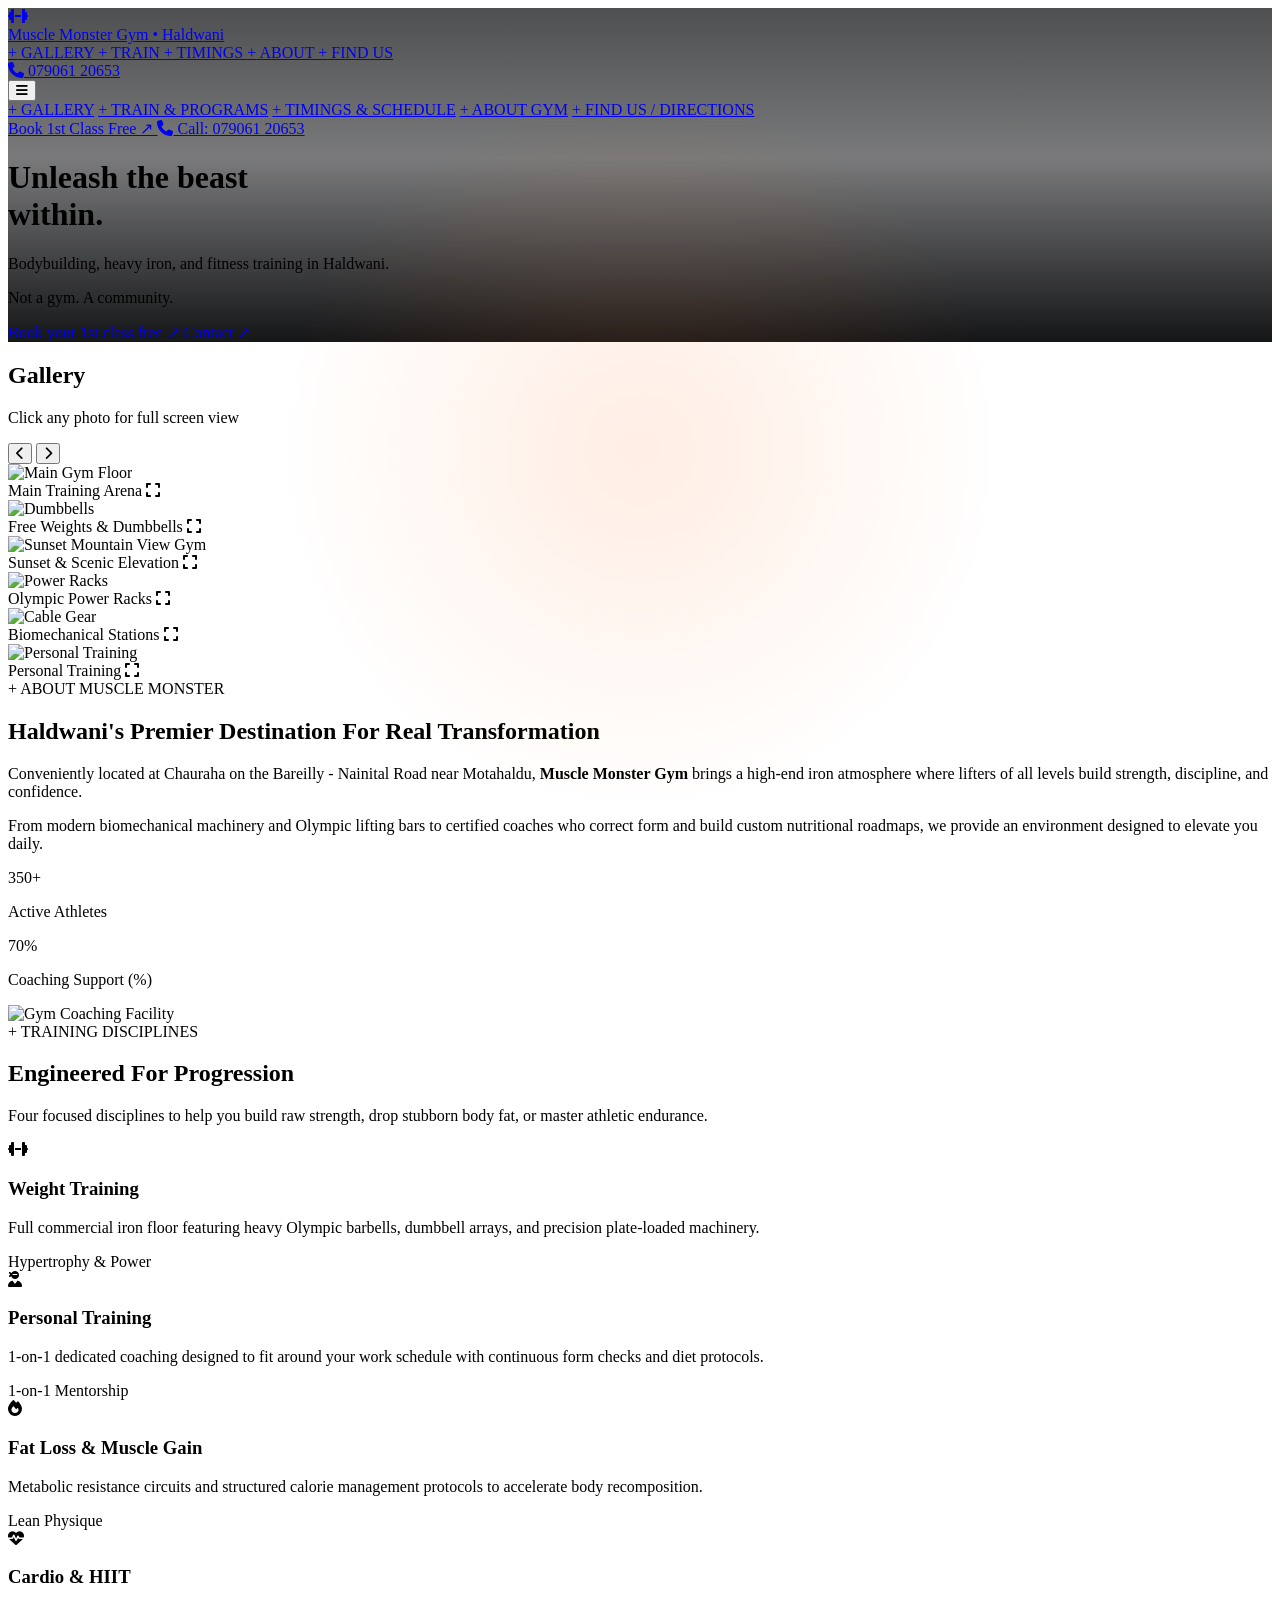
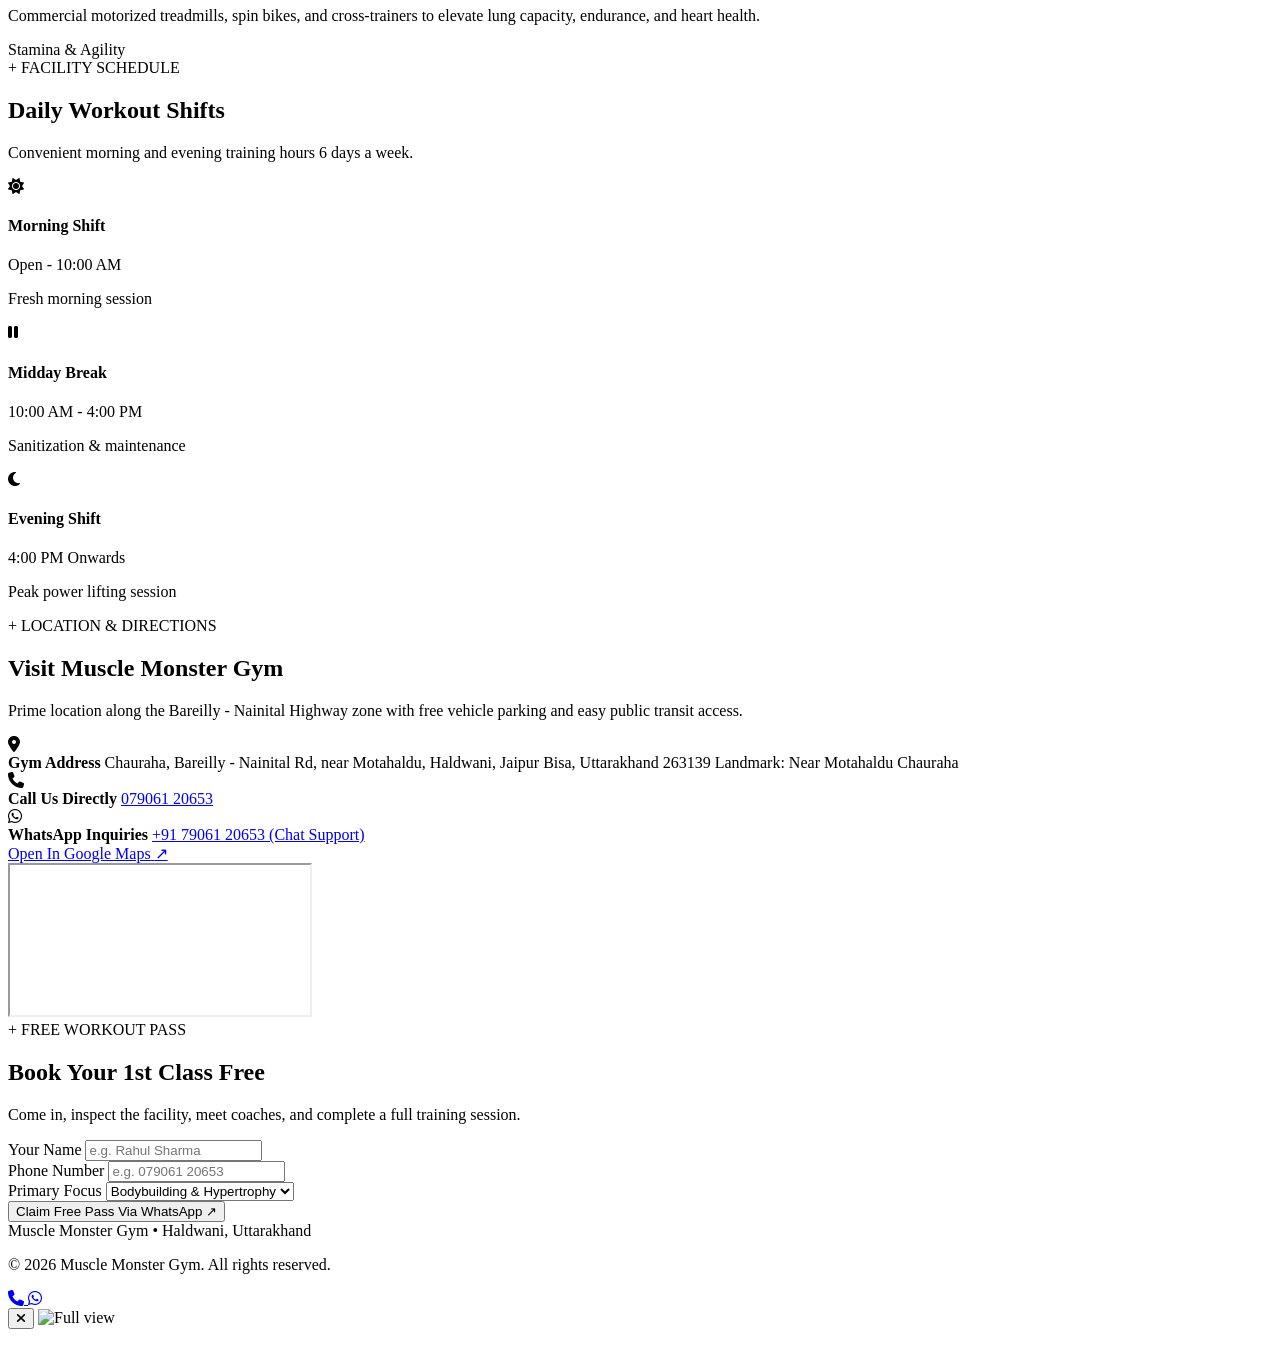
==== index.html @ 207a8b95 "Add files via upload" ====
<!DOCTYPE html>
<html lang="en" class="scroll-smooth">
<head>
  <meta charset="UTF-8">
  <meta name="viewport" content="width=device-width, initial-scale=1.0">
  <title>Muscle Monster Gym | Haldwani's Premier Fitness Hub</title>
  <meta name="description" content="Muscle Monster Gym - Haldwani's premier bodybuilding & fitness training center on Bareilly-Nainital Road near Motahaldu. Unleash the beast within.">
  
  <!-- Modern Clean Typography: Plus Jakarta Sans & Playfair Display for italic accent -->
  <link rel="preconnect" href="https://fonts.googleapis.com">
  <link rel="preconnect" href="https://fonts.gstatic.com" crossorigin>
  <link href="https://fonts.googleapis.com/css2?family=Playfair+Display:ital,wght@1,400;1,500;1,600&family=Plus+Jakarta+Sans:wght@300;400;500;600;700;800&display=swap" rel="stylesheet">
  
  <!-- Font Awesome 6 -->
  <link rel="stylesheet" href="https://cdnjs.cloudflare.com/ajax/libs/font-awesome/6.5.1/css/all.min.css">

  <!-- Tailwind CSS via CDN -->
  <script src="https://cdn.tailwindcss.com"></script>
  <script>
    tailwind.config = {
      darkMode: 'class',
      theme: {
        extend: {
          colors: {
            brand: {
              orange: '#FF5E14',
              red: '#FF2A2A',
              dark: '#0B0C0E',
              darker: '#060709',
              card: '#12141A',
              border: 'rgba(255, 255, 255, 0.1)'
            }
          },
          fontFamily: {
            sans: ['"Plus Jakarta Sans"', 'sans-serif'],
            serif: ['"Playfair Display"', 'serif']
          }
        }
      }
    }
  </script>

  <style>
    /* Hide scrollbar for smooth carousel */
    .no-scrollbar::-webkit-scrollbar {
      display: none;
    }
    .no-scrollbar {
      -ms-overflow-style: none;
      scrollbar-width: none;
    }

    /* Ambient Warm Spotlights (Matching Reference Image) */
    .spotlight-glow {
      background: radial-gradient(circle at 18% 10%, rgba(255, 170, 70, 0.18) 0%, transparent 40%),
                  radial-gradient(circle at 75% 15%, rgba(255, 170, 70, 0.15) 0%, transparent 35%),
                  radial-gradient(circle at 92% 12%, rgba(255, 170, 70, 0.12) 0%, transparent 30%);
    }

    /* Interactive Mouse Spotlight Overlay */
    #cursor-spotlight {
      pointer-events: none;
      position: absolute;
      inset: 0;
      background: radial-gradient(600px circle at var(--mouse-x, 50%) var(--mouse-y, 50%), rgba(255, 120, 40, 0.13), transparent 60%);
      z-index: 1;
      transition: opacity 0.4s ease;
    }

    /* Enhanced Button Glows & Smooth Elevation */
    .btn-lift-white {
      transition: all 0.35s cubic-bezier(0.34, 1.56, 0.64, 1);
    }
    .btn-lift-white:hover {
      transform: translateY(-5px) scale(1.02);
      box-shadow: 0 0 25px rgba(255, 255, 255, 0.65), 0 12px 30px rgba(255, 255, 255, 0.25);
    }
    .btn-lift-white:active {
      transform: translateY(-1px) scale(0.99);
    }

    .btn-lift-dark {
      transition: all 0.35s cubic-bezier(0.34, 1.56, 0.64, 1);
    }
    .btn-lift-dark:hover {
      transform: translateY(-5px) scale(1.02);
      border-color: rgba(255, 94, 20, 0.9);
      color: #FF5E14;
      box-shadow: 0 0 25px rgba(255, 94, 20, 0.5), 0 10px 25px rgba(255, 94, 20, 0.2);
    }
    .btn-lift-dark:active {
      transform: translateY(-1px) scale(0.99);
    }

    .btn-lift-orange {
      transition: all 0.35s cubic-bezier(0.34, 1.56, 0.64, 1);
    }
    .btn-lift-orange:hover {
      transform: translateY(-5px) scale(1.02);
      box-shadow: 0 0 30px rgba(255, 94, 20, 0.75), 0 12px 30px rgba(255, 94, 20, 0.35);
    }
    .btn-lift-orange:active {
      transform: translateY(-1px) scale(0.99);
    }

    /* Card Micro Elevation */
    .card-lift {
      transition: all 0.35s cubic-bezier(0.34, 1.56, 0.64, 1);
    }
    .card-lift:hover {
      transform: translateY(-6px);
      border-color: rgba(255, 94, 20, 0.4);
      box-shadow: 0 15px 35px -10px rgba(0, 0, 0, 0.6), 0 0 20px rgba(255, 94, 20, 0.15);
    }

    /* Gallery Photo Hover Lift */
    .gallery-item {
      transition: all 0.4s cubic-bezier(0.16, 1, 0.3, 1);
      cursor: pointer;
    }
    .gallery-item:hover {
      transform: translateY(-6px);
      border-color: rgba(255, 255, 255, 0.35);
      box-shadow: 0 12px 30px rgba(0, 0, 0, 0.7), 0 0 20px rgba(255, 94, 20, 0.25);
    }
    .gallery-item:hover img {
      transform: scale(1.08);
    }

    /* Floating Action Button Pulse Glow */
    @keyframes floatPulse {
      0%, 100% {
        box-shadow: 0 0 20px rgba(255, 94, 20, 0.4), 0 10px 25px rgba(0,0,0,0.5);
      }
      50% {
        box-shadow: 0 0 35px rgba(255, 94, 20, 0.8), 0 10px 30px rgba(255, 94, 20, 0.4);
      }
    }
    .float-glow {
      animation: floatPulse 3.5s infinite ease-in-out;
    }
  </style>
</head>

<body class="bg-brand-dark text-slate-100 font-sans antialiased selection:bg-brand-orange selection:text-white">

  <!-- ================= TOP HERO CONTAINER WITH REFERENCE HEADER & SPOTLIGHTS ================= -->
  <div id="hero-container" class="relative min-h-[90vh] lg:min-h-screen bg-cover bg-center bg-no-repeat flex flex-col justify-between spotlight-glow border-b border-brand-border overflow-hidden"
       style="background-image: linear-gradient(to bottom, rgba(11, 12, 14, 0.72) 0%, rgba(11, 12, 14, 0.55) 45%, rgba(11, 12, 14, 0.96) 100%), url('https://images.unsplash.com/photo-1540497077202-7c8a3999166f?auto=format&fit=crop&w=2000&q=85');">

    <!-- Interactive Mouse Spotlight Canvas Overlay -->
    <div id="cursor-spotlight"></div>

    <!-- Top Navigation (Matching Reference Design) -->
    <header class="w-full z-40 pt-6 px-6 sm:px-10 lg:px-14 relative">
      <div class="max-w-7xl mx-auto flex items-center justify-between">
        
        <!-- Logo (Clean minimalist styling with dumbbell) -->
        <a href="#home" class="flex items-center gap-2.5 group">
          <div class="w-9 h-9 rounded-lg bg-gradient-to-br from-brand-orange to-red-600 flex items-center justify-center text-white shadow-md group-hover:scale-105 transition-transform">
            <i class="fa-solid fa-dumbbell text-base -rotate-45"></i>
          </div>
          <div class="flex flex-col">
            <span class="font-extrabold text-lg sm:text-xl tracking-wider uppercase text-white leading-none">
              Muscle <span class="text-brand-orange">Monster</span>
            </span>
            <span class="text-[10px] tracking-[0.25em] text-slate-400 font-semibold uppercase mt-0.5">
              Gym • Haldwani
            </span>
          </div>
        </a>

        <!-- Desktop Navigation with Reference '+' Prefix -->
        <nav class="hidden md:flex items-center gap-7 lg:gap-10 text-[11px] lg:text-xs font-bold tracking-widest uppercase text-slate-300">
          <a href="#gallery" class="hover:text-white transition-colors flex items-center gap-1 hover:-translate-y-0.5 duration-200">
            <span class="text-slate-500 font-normal">+</span> GALLERY
          </a>
          <a href="#train" class="hover:text-white transition-colors flex items-center gap-1 hover:-translate-y-0.5 duration-200">
            <span class="text-slate-500 font-normal">+</span> TRAIN
          </a>
          <a href="#timings" class="hover:text-white transition-colors flex items-center gap-1 hover:-translate-y-0.5 duration-200">
            <span class="text-slate-500 font-normal">+</span> TIMINGS
          </a>
          <a href="#about" class="hover:text-white transition-colors flex items-center gap-1 hover:-translate-y-0.5 duration-200">
            <span class="text-slate-500 font-normal">+</span> ABOUT
          </a>
          <a href="#find-us" class="hover:text-white transition-colors flex items-center gap-1 hover:-translate-y-0.5 duration-200">
            <span class="text-slate-500 font-normal">+</span> FIND US
          </a>
        </nav>

        <!-- Right Quick Action -->
        <div class="hidden sm:flex items-center gap-3">
          <a href="tel:07906120653" class="btn-lift-dark px-4 py-2 rounded-full border border-white/20 bg-black/40 text-xs font-semibold text-white tracking-wide flex items-center gap-2">
            <i class="fa-solid fa-phone text-brand-orange text-[11px]"></i>
            <span>079061 20653</span>
          </a>
        </div>

        <!-- Mobile Menu Button -->
        <div class="flex md:hidden">
          <button id="mobile-menu-btn" type="button" aria-label="Toggle Menu" class="p-2 rounded-lg bg-black/60 border border-white/15 text-slate-200">
            <i id="menu-icon" class="fa-solid fa-bars text-lg"></i>
          </button>
        </div>

      </div>

      <!-- Mobile Dropdown -->
      <div id="mobile-menu" class="hidden md:hidden mt-3 rounded-2xl bg-brand-dark/95 backdrop-blur-xl border border-white/10 p-5 space-y-3.5">
        <a href="#gallery" class="mobile-link block text-xs font-bold uppercase tracking-wider text-slate-300 hover:text-white">+ GALLERY</a>
        <a href="#train" class="mobile-link block text-xs font-bold uppercase tracking-wider text-slate-300 hover:text-white">+ TRAIN & PROGRAMS</a>
        <a href="#timings" class="mobile-link block text-xs font-bold uppercase tracking-wider text-slate-300 hover:text-white">+ TIMINGS & SCHEDULE</a>
        <a href="#about" class="mobile-link block text-xs font-bold uppercase tracking-wider text-slate-300 hover:text-white">+ ABOUT GYM</a>
        <a href="#find-us" class="mobile-link block text-xs font-bold uppercase tracking-wider text-slate-300 hover:text-white">+ FIND US / DIRECTIONS</a>
        <div class="pt-3 border-t border-white/10 flex flex-col gap-2">
          <a href="#free-pass" class="mobile-link btn-lift-white w-full py-2.5 text-center bg-white text-black font-bold text-xs uppercase tracking-wider rounded-full">
            Book 1st Class Free ↗
          </a>
          <a href="tel:07906120653" class="btn-lift-dark w-full py-2.5 text-center bg-black/50 border border-white/20 text-white font-semibold text-xs rounded-full flex items-center justify-center gap-2">
            <i class="fa-solid fa-phone text-brand-orange"></i> Call: 079061 20653
          </a>
        </div>
      </div>
    </header>

    <!-- Hero Content (Matching Reference Layout) -->
    <div id="home" class="max-w-7xl mx-auto px-6 sm:px-10 lg:px-14 py-16 sm:py-24 w-full relative z-10">
      <div class="max-w-2xl space-y-5">
        
        <!-- Main Headline with Italicized Accent Word -->
        <h1 class="text-4xl sm:text-6xl lg:text-7xl font-extrabold tracking-tight text-white leading-[1.08]">
          Unleash the beast <br class="hidden sm:inline" />
          <span class="font-serif italic font-normal text-slate-200">within.</span>
        </h1>

        <!-- Subheading Paragraphs (Matching Reference Style) -->
        <div class="space-y-1 text-slate-300 text-sm sm:text-base font-normal max-w-lg leading-relaxed">
          <p>Bodybuilding, heavy iron, and fitness training in Haldwani.</p>
          <p class="font-medium text-white">Not a gym. A community.</p>
        </div>

        <!-- Buttons with Glow & Hover Lift Effect -->
        <div class="flex flex-wrap items-center gap-3.5 pt-3">
          <a href="#free-pass" class="magnetic-btn btn-lift-white px-7 py-3.5 rounded-full bg-white text-black font-bold text-xs sm:text-sm tracking-wide flex items-center gap-2.5">
            <span>Book your 1st class free</span>
            <span class="text-base leading-none">↗</span>
          </a>

          <a href="#find-us" class="magnetic-btn btn-lift-dark px-7 py-3.5 rounded-full bg-black/40 border border-white/25 text-white font-semibold text-xs sm:text-sm tracking-wide flex items-center gap-2.5">
            <span>Contact</span>
            <span class="text-base leading-none">↗</span>
          </a>
        </div>

      </div>
    </div>

    <!-- Empty spacer to balance bottom -->
    <div class="h-6"></div>

  </div>

  <!-- ================= GALLERY SECTION (HORIZONTAL CAROUSEL WITH < > ARROWS & LIGHTBOX) ================= -->
  <section id="gallery" class="py-12 bg-brand-darker border-b border-brand-border">
    <div class="max-w-7xl mx-auto px-6 sm:px-10 lg:px-14">
      
      <!-- Section Title & Carousel Arrow Controls -->
      <div class="flex items-center justify-between mb-6">
        <div>
          <h2 class="text-2xl sm:text-3xl font-bold tracking-tight text-white">
            Gallery
          </h2>
          <p class="text-[11px] text-slate-400 mt-0.5">Click any photo for full screen view</p>
        </div>

        <!-- Circular Left/Right Buttons (< >) with Glow Hover -->
        <div class="flex items-center gap-2.5">
          <button id="gallery-prev-btn" aria-label="Previous Slide" class="btn-lift-dark w-10 h-10 rounded-full bg-white/5 border border-white/15 text-slate-300 hover:text-white flex items-center justify-center text-sm">
            <i class="fa-solid fa-chevron-left text-xs"></i>
          </button>
          <button id="gallery-next-btn" aria-label="Next Slide" class="btn-lift-dark w-10 h-10 rounded-full bg-white/5 border border-white/15 text-slate-300 hover:text-white flex items-center justify-center text-sm">
            <i class="fa-solid fa-chevron-right text-xs"></i>
          </button>
        </div>
      </div>

      <!-- Horizontal Photo Reel (Scrollable, Interactive, Click to Zoom) -->
      <div id="gallery-carousel" class="flex items-center gap-3.5 overflow-x-auto no-scrollbar scroll-smooth pb-3 select-none">
        
        <!-- Photo 1: Main Floor View -->
        <div class="gallery-item flex-none w-64 sm:w-80 h-44 sm:h-52 rounded-xl overflow-hidden border border-white/10 relative group" data-title="Main Training Arena" data-src="https://images.unsplash.com/photo-1534438327276-14e5300c3a48?auto=format&fit=crop&w=1400&q=85">
          <img src="https://images.unsplash.com/photo-1534438327276-14e5300c3a48?auto=format&fit=crop&w=700&q=80" alt="Main Gym Floor" class="w-full h-full object-cover transition-transform duration-500">
          <div class="absolute inset-0 bg-gradient-to-t from-black/80 via-transparent to-transparent opacity-80 group-hover:opacity-95 transition-opacity"></div>
          <div class="absolute bottom-3 left-3 flex items-center justify-between right-3">
            <span class="text-xs font-semibold text-white">Main Training Arena</span>
            <span class="w-6 h-6 rounded-full bg-white/20 text-white flex items-center justify-center text-[10px] opacity-0 group-hover:opacity-100 transition-opacity">
              <i class="fa-solid fa-expand"></i>
            </span>
          </div>
        </div>

        <!-- Photo 2: Heavy Dumbbell Alley -->
        <div class="gallery-item flex-none w-64 sm:w-80 h-44 sm:h-52 rounded-xl overflow-hidden border border-white/10 relative group" data-title="Free Weights & Dumbbells" data-src="https://images.unsplash.com/photo-1584735935682-2f2b69dff9d2?auto=format&fit=crop&w=1400&q=85">
          <img src="https://images.unsplash.com/photo-1584735935682-2f2b69dff9d2?auto=format&fit=crop&w=700&q=80" alt="Dumbbells" class="w-full h-full object-cover transition-transform duration-500">
          <div class="absolute inset-0 bg-gradient-to-t from-black/80 via-transparent to-transparent opacity-80 group-hover:opacity-95 transition-opacity"></div>
          <div class="absolute bottom-3 left-3 flex items-center justify-between right-3">
            <span class="text-xs font-semibold text-white">Free Weights & Dumbbells</span>
            <span class="w-6 h-6 rounded-full bg-white/20 text-white flex items-center justify-center text-[10px] opacity-0 group-hover:opacity-100 transition-opacity">
              <i class="fa-solid fa-expand"></i>
            </span>
          </div>
        </div>

        <!-- Photo 3: Mountain View / Sunset Window Gym (Like Reference Image) -->
        <div class="gallery-item flex-none w-64 sm:w-80 h-44 sm:h-52 rounded-xl overflow-hidden border border-white/10 relative group" data-title="Sunset & Scenic Elevation" data-src="https://images.unsplash.com/photo-1518611012118-696072aa579a?auto=format&fit=crop&w=1400&q=85">
          <img src="https://images.unsplash.com/photo-1518611012118-696072aa579a?auto=format&fit=crop&w=700&q=80" alt="Sunset Mountain View Gym" class="w-full h-full object-cover transition-transform duration-500">
          <div class="absolute inset-0 bg-gradient-to-t from-black/80 via-transparent to-transparent opacity-80 group-hover:opacity-95 transition-opacity"></div>
          <div class="absolute bottom-3 left-3 flex items-center justify-between right-3">
            <span class="text-xs font-semibold text-white">Sunset & Scenic Elevation</span>
            <span class="w-6 h-6 rounded-full bg-white/20 text-white flex items-center justify-center text-[10px] opacity-0 group-hover:opacity-100 transition-opacity">
              <i class="fa-solid fa-expand"></i>
            </span>
          </div>
        </div>

        <!-- Photo 4: Olympic Squat & Power Racks -->
        <div class="gallery-item flex-none w-64 sm:w-80 h-44 sm:h-52 rounded-xl overflow-hidden border border-white/10 relative group" data-title="Olympic Power Racks" data-src="https://images.unsplash.com/photo-1581009146145-b5ef050c2e1e?auto=format&fit=crop&w=1400&q=85">
          <img src="https://images.unsplash.com/photo-1581009146145-b5ef050c2e1e?auto=format&fit=crop&w=700&q=80" alt="Power Racks" class="w-full h-full object-cover transition-transform duration-500">
          <div class="absolute inset-0 bg-gradient-to-t from-black/80 via-transparent to-transparent opacity-80 group-hover:opacity-95 transition-opacity"></div>
          <div class="absolute bottom-3 left-3 flex items-center justify-between right-3">
            <span class="text-xs font-semibold text-white">Olympic Power Racks</span>
            <span class="w-6 h-6 rounded-full bg-white/20 text-white flex items-center justify-center text-[10px] opacity-0 group-hover:opacity-100 transition-opacity">
              <i class="fa-solid fa-expand"></i>
            </span>
          </div>
        </div>

        <!-- Photo 5: Biomechanical Pulley Machines -->
        <div class="gallery-item flex-none w-64 sm:w-80 h-44 sm:h-52 rounded-xl overflow-hidden border border-white/10 relative group" data-title="Biomechanical Stations" data-src="https://images.unsplash.com/photo-1571902943202-507ec2618e8f?auto=format&fit=crop&w=1400&q=85">
          <img src="https://images.unsplash.com/photo-1571902943202-507ec2618e8f?auto=format&fit=crop&w=700&q=80" alt="Cable Gear" class="w-full h-full object-cover transition-transform duration-500">
          <div class="absolute inset-0 bg-gradient-to-t from-black/80 via-transparent to-transparent opacity-80 group-hover:opacity-95 transition-opacity"></div>
          <div class="absolute bottom-3 left-3 flex items-center justify-between right-3">
            <span class="text-xs font-semibold text-white">Biomechanical Stations</span>
            <span class="w-6 h-6 rounded-full bg-white/20 text-white flex items-center justify-center text-[10px] opacity-0 group-hover:opacity-100 transition-opacity">
              <i class="fa-solid fa-expand"></i>
            </span>
          </div>
        </div>

        <!-- Photo 6: 1-on-1 Athlete Coaching -->
        <div class="gallery-item flex-none w-64 sm:w-80 h-44 sm:h-52 rounded-xl overflow-hidden border border-white/10 relative group" data-title="Personal Training" data-src="https://images.unsplash.com/photo-1517838277536-f5f99be501cd?auto=format&fit=crop&w=1400&q=85">
          <img src="https://images.unsplash.com/photo-1517838277536-f5f99be501cd?auto=format&fit=crop&w=700&q=80" alt="Personal Training" class="w-full h-full object-cover transition-transform duration-500">
          <div class="absolute inset-0 bg-gradient-to-t from-black/80 via-transparent to-transparent opacity-80 group-hover:opacity-95 transition-opacity"></div>
          <div class="absolute bottom-3 left-3 flex items-center justify-between right-3">
            <span class="text-xs font-semibold text-white">Personal Training</span>
            <span class="w-6 h-6 rounded-full bg-white/20 text-white flex items-center justify-center text-[10px] opacity-0 group-hover:opacity-100 transition-opacity">
              <i class="fa-solid fa-expand"></i>
            </span>
          </div>
        </div>

      </div>

    </div>
  </section>

  <!-- ================= ABOUT SECTION ================= -->
  <section id="about" class="py-20 bg-brand-dark border-b border-brand-border">
    <div class="max-w-7xl mx-auto px-6 sm:px-10 lg:px-14">
      <div class="grid lg:grid-cols-12 gap-12 items-center">
        
        <div class="lg:col-span-6 space-y-4">
          <span class="text-[11px] font-bold uppercase tracking-widest text-brand-orange">+ ABOUT MUSCLE MONSTER</span>
          <h2 class="text-3xl sm:text-4xl font-extrabold text-white tracking-tight leading-tight">
            Haldwani's Premier Destination For Real Transformation
          </h2>
          <p class="text-slate-300 text-sm sm:text-base leading-relaxed">
            Conveniently located at Chauraha on the Bareilly - Nainital Road near Motahaldu, <strong class="text-white">Muscle Monster Gym</strong> brings a high-end iron atmosphere where lifters of all levels build strength, discipline, and confidence.
          </p>
          <p class="text-slate-400 text-xs sm:text-sm leading-relaxed">
            From modern biomechanical machinery and Olympic lifting bars to certified coaches who correct form and build custom nutritional roadmaps, we provide an environment designed to elevate you daily.
          </p>

          <div class="grid grid-cols-2 gap-4 pt-4 border-t border-white/10">
            <div>
              <p class="text-3xl font-extrabold text-white font-sans counter-value" data-target="500">0</p>
              <p class="text-xs text-slate-400 uppercase tracking-wider mt-0.5">Active Athletes</p>
            </div>
            <div>
              <p class="text-3xl font-extrabold text-brand-orange font-sans counter-value" data-target="100">0</p>
              <p class="text-xs text-slate-400 uppercase tracking-wider mt-0.5">Coaching Support (%)</p>
            </div>
          </div>
        </div>

        <div class="lg:col-span-6">
          <div class="card-lift rounded-2xl overflow-hidden border border-white/10 shadow-2xl relative">
            <img src="https://images.unsplash.com/photo-1526506118085-60ce8714f8c5?auto=format&fit=crop&w=900&q=80" alt="Gym Coaching Facility" class="w-full h-80 sm:h-96 object-cover">
          </div>
        </div>

      </div>
    </div>
  </section>

  <!-- ================= TRAINING & SERVICES SECTION ================= -->
  <section id="train" class="py-20 bg-brand-darker border-b border-brand-border">
    <div class="max-w-7xl mx-auto px-6 sm:px-10 lg:px-14">
      
      <div class="flex flex-col sm:flex-row sm:items-end justify-between gap-4 mb-12">
        <div>
          <span class="text-[11px] font-bold uppercase tracking-widest text-brand-orange">+ TRAINING DISCIPLINES</span>
          <h2 class="text-3xl sm:text-4xl font-extrabold text-white tracking-tight mt-1">
            Engineered For Progression
          </h2>
        </div>
        <p class="text-xs sm:text-sm text-slate-400 max-w-sm">
          Four focused disciplines to help you build raw strength, drop stubborn body fat, or master athletic endurance.
        </p>
      </div>

      <div class="grid sm:grid-cols-2 lg:grid-cols-4 gap-5">
        
        <div class="card-lift p-6 rounded-2xl bg-brand-card border border-white/10 flex flex-col justify-between">
          <div>
            <div class="w-10 h-10 rounded-lg bg-white/5 border border-white/10 flex items-center justify-center text-brand-orange mb-5">
              <i class="fa-solid fa-dumbbell"></i>
            </div>
            <h3 class="text-lg font-bold text-white mb-2">Weight Training</h3>
            <p class="text-xs text-slate-400 leading-relaxed">
              Full commercial iron floor featuring heavy Olympic barbells, dumbbell arrays, and precision plate-loaded machinery.
            </p>
          </div>
          <span class="text-xs font-semibold text-slate-300 mt-6 inline-block">Hypertrophy & Power</span>
        </div>

        <div class="card-lift p-6 rounded-2xl bg-brand-card border border-white/10 flex flex-col justify-between">
          <div>
            <div class="w-10 h-10 rounded-lg bg-white/5 border border-white/10 flex items-center justify-center text-brand-orange mb-5">
              <i class="fa-solid fa-user-ninja"></i>
            </div>
            <h3 class="text-lg font-bold text-white mb-2">Personal Training</h3>
            <p class="text-xs text-slate-400 leading-relaxed">
              1-on-1 dedicated coaching designed to fit around your work schedule with continuous form checks and diet protocols.
            </p>
          </div>
          <span class="text-xs font-semibold text-slate-300 mt-6 inline-block">1-on-1 Mentorship</span>
        </div>

        <div class="card-lift p-6 rounded-2xl bg-brand-card border border-white/10 flex flex-col justify-between">
          <div>
            <div class="w-10 h-10 rounded-lg bg-white/5 border border-white/10 flex items-center justify-center text-brand-orange mb-5">
              <i class="fa-solid fa-fire"></i>
            </div>
            <h3 class="text-lg font-bold text-white mb-2">Fat Loss & Muscle Gain</h3>
            <p class="text-xs text-slate-400 leading-relaxed">
              Metabolic resistance circuits and structured calorie management protocols to accelerate body recomposition.
            </p>
          </div>
          <span class="text-xs font-semibold text-slate-300 mt-6 inline-block">Lean Physique</span>
        </div>

        <div class="card-lift p-6 rounded-2xl bg-brand-card border border-white/10 flex flex-col justify-between">
          <div>
            <div class="w-10 h-10 rounded-lg bg-white/5 border border-white/10 flex items-center justify-center text-brand-orange mb-5">
              <i class="fa-solid fa-heart-pulse"></i>
            </div>
            <h3 class="text-lg font-bold text-white mb-2">Cardio & HIIT</h3>
            <p class="text-xs text-slate-400 leading-relaxed">
              Commercial motorized treadmills, spin bikes, and cross-trainers to elevate lung capacity, endurance, and heart health.
            </p>
          </div>
          <span class="text-xs font-semibold text-slate-300 mt-6 inline-block">Stamina & Agility</span>
        </div>

      </div>

    </div>
  </section>

  <!-- ================= TIMINGS & SCHEDULE SECTION ================= -->
  <section id="timings" class="py-20 bg-brand-dark border-b border-brand-border">
    <div class="max-w-7xl mx-auto px-6 sm:px-10 lg:px-14">
      
      <div class="max-w-2xl mx-auto text-center space-y-2 mb-12">
        <span class="text-[11px] font-bold uppercase tracking-widest text-brand-orange">+ FACILITY SCHEDULE</span>
        <h2 class="text-3xl sm:text-4xl font-extrabold text-white">Daily Workout Shifts</h2>
        <p class="text-xs sm:text-sm text-slate-400">Convenient morning and evening training hours 6 days a week.</p>
      </div>

      <div class="max-w-3xl mx-auto grid sm:grid-cols-3 gap-4">
        
        <!-- Morning -->
        <div class="card-lift p-5 rounded-2xl bg-brand-card border border-white/10 text-center space-y-2">
          <div class="w-9 h-9 rounded-full bg-white/5 mx-auto flex items-center justify-center text-amber-400">
            <i class="fa-solid fa-sun text-xs"></i>
          </div>
          <h4 class="font-bold text-white text-sm">Morning Shift</h4>
          <p class="text-amber-400 text-sm font-semibold">Open - 10:00 AM</p>
          <p class="text-[11px] text-slate-500">Fresh morning session</p>
        </div>

        <!-- Break -->
        <div class="p-5 rounded-2xl bg-brand-card/50 border border-white/5 text-center space-y-2 opacity-70">
          <div class="w-9 h-9 rounded-full bg-white/5 mx-auto flex items-center justify-center text-slate-400">
            <i class="fa-solid fa-pause text-xs"></i>
          </div>
          <h4 class="font-bold text-slate-300 text-sm">Midday Break</h4>
          <p class="text-slate-400 text-sm font-semibold">10:00 AM - 4:00 PM</p>
          <p class="text-[11px] text-slate-500">Sanitization & maintenance</p>
        </div>

        <!-- Evening -->
        <div class="card-lift p-5 rounded-2xl bg-brand-card border border-brand-orange/30 text-center space-y-2">
          <div class="w-9 h-9 rounded-full bg-brand-orange/10 mx-auto flex items-center justify-center text-brand-orange">
            <i class="fa-solid fa-moon text-xs"></i>
          </div>
          <h4 class="font-bold text-white text-sm">Evening Shift</h4>
          <p class="text-brand-orange text-sm font-semibold">4:00 PM Onwards</p>
          <p class="text-[11px] text-slate-500">Peak power lifting session</p>
        </div>

      </div>

    </div>
  </section>

  <!-- ================= LOCATION & CONTACT SECTION (FIND US) ================= -->
  <section id="find-us" class="py-20 bg-brand-darker border-b border-brand-border">
    <div class="max-w-7xl mx-auto px-6 sm:px-10 lg:px-14">
      
      <div class="grid lg:grid-cols-12 gap-10 items-stretch">
        
        <!-- Left Address Info -->
        <div class="lg:col-span-5 space-y-6 flex flex-col justify-between">
          <div>
            <span class="text-[11px] font-bold uppercase tracking-widest text-brand-orange">+ LOCATION & DIRECTIONS</span>
            <h2 class="text-3xl sm:text-4xl font-extrabold text-white mt-1 mb-4">
              Visit Muscle Monster Gym
            </h2>
            <p class="text-slate-400 text-xs sm:text-sm leading-relaxed mb-6">
              Prime location along the Bareilly - Nainital Highway zone with free vehicle parking and easy public transit access.
            </p>

            <div class="space-y-4 text-xs sm:text-sm">
              <div class="flex items-start gap-3">
                <i class="fa-solid fa-location-dot text-brand-orange mt-1"></i>
                <div class="text-slate-300">
                  <strong class="text-white block">Gym Address</strong>
                  Chauraha, Bareilly - Nainital Rd, near Motahaldu, Haldwani, Jaipur Bisa, Uttarakhand 263139
                  <span class="block text-slate-500 text-xs mt-0.5">Landmark: Near Motahaldu Chauraha</span>
                </div>
              </div>

              <div class="flex items-center gap-3">
                <i class="fa-solid fa-phone text-brand-orange"></i>
                <div>
                  <strong class="text-white block">Call Us Directly</strong>
                  <a href="tel:07906120653" class="text-slate-300 hover:text-white font-semibold">079061 20653</a>
                </div>
              </div>

              <div class="flex items-center gap-3">
                <i class="fa-brands fa-whatsapp text-emerald-400 text-base"></i>
                <div>
                  <strong class="text-white block">WhatsApp Inquiries</strong>
                  <a href="https://wa.me/917906120653" target="_blank" rel="noopener noreferrer" class="text-slate-300 hover:text-emerald-400">
                    +91 79061 20653 (Chat Support)
                  </a>
                </div>
              </div>
            </div>
          </div>

          <div class="pt-4">
            <a href="https://maps.google.com/?q=Chauraha,+Bareilly+-+Nainital+Rd,+near+Motahaldu,+Haldwani,+Jaipur+Bisa,+Uttarakhand+263139" target="_blank" rel="noopener noreferrer" class="btn-lift-white inline-flex items-center gap-2 px-7 py-3.5 rounded-full bg-white text-black font-bold text-xs uppercase tracking-wider">
              <span>Open In Google Maps</span>
              <span>↗</span>
            </a>
          </div>
        </div>

        <!-- Right Embedded Map -->
        <div class="lg:col-span-7 card-lift rounded-2xl overflow-hidden border border-white/10 min-h-[300px]">
          <iframe 
            title="Muscle Monster Gym Google Map"
            src="https://maps.google.com/maps?q=Chauraha,%20Bareilly%20-%20Nainital%20Rd,%20near%20Motahaldu,%20Haldwani,%20Jaipur%20Bisa,%20Uttarakhand%20263139&t=&z=15&ie=UTF8&iwloc=&output=embed" 
            class="w-full h-full border-0 filter contrast-125 brightness-90 grayscale-[25%]"
            allowfullscreen="" 
            loading="lazy">
          </iframe>
        </div>

      </div>

    </div>
  </section>

  <!-- ================= FREE TRIAL PASS FORM ================= -->
  <section id="free-pass" class="py-20 bg-brand-dark border-b border-brand-border">
    <div class="max-w-2xl mx-auto px-6">
      
      <div class="card-lift bg-brand-card border border-white/10 rounded-3xl p-8 sm:p-10 shadow-2xl">
        <div class="text-center space-y-2 mb-8">
          <span class="text-[11px] font-bold uppercase tracking-widest text-brand-orange">+ FREE WORKOUT PASS</span>
          <h2 class="text-2xl sm:text-3xl font-extrabold text-white">
            Book Your 1st Class Free
          </h2>
          <p class="text-xs sm:text-sm text-slate-400">
            Come in, inspect the facility, meet coaches, and complete a full training session.
          </p>
        </div>

        <form id="lead-form" onsubmit="handleFormSubmit(event)" class="space-y-4">
          <div>
            <label class="block text-xs uppercase font-semibold text-slate-400 mb-1" for="name">Your Name</label>
            <input type="text" id="name" required placeholder="e.g. Rahul Sharma" class="w-full px-4 py-3 bg-brand-dark border border-white/10 rounded-xl text-white text-sm placeholder-slate-600 focus:outline-none focus:border-brand-orange focus:ring-1 focus:ring-brand-orange transition-all">
          </div>

          <div>
            <label class="block text-xs uppercase font-semibold text-slate-400 mb-1" for="phone">Phone Number</label>
            <input type="tel" id="phone" required placeholder="e.g. 079061 20653" class="w-full px-4 py-3 bg-brand-dark border border-white/10 rounded-xl text-white text-sm placeholder-slate-600 focus:outline-none focus:border-brand-orange focus:ring-1 focus:ring-brand-orange transition-all">
          </div>

          <div>
            <label class="block text-xs uppercase font-semibold text-slate-400 mb-1" for="goal">Primary Focus</label>
            <select id="goal" class="w-full px-4 py-3 bg-brand-dark border border-white/10 rounded-xl text-white text-sm focus:outline-none focus:border-brand-orange focus:ring-1 focus:ring-brand-orange transition-all">
              <option value="Bodybuilding & Muscle Building">Bodybuilding & Hypertrophy</option>
              <option value="Fat Loss & Conditioning">Fat Loss & Conditioning</option>
              <option value="1-on-1 Personal Coaching">1-on-1 Personal Coaching</option>
              <option value="General Strength & Cardio">General Strength & Cardio</option>
            </select>
          </div>

          <button type="submit" class="btn-lift-white w-full py-4 bg-white text-black font-bold text-xs sm:text-sm uppercase tracking-wider rounded-full flex items-center justify-center gap-2 shadow-xl mt-3">
            <span>Claim Free Pass Via WhatsApp</span>
            <span>↗</span>
          </button>
        </form>
      </div>

    </div>
  </section>

  <!-- ================= FOOTER ================= -->
  <footer class="bg-brand-darker py-10 px-6 sm:px-10 lg:px-14 text-xs text-slate-500">
    <div class="max-w-7xl mx-auto flex flex-col sm:flex-row items-center justify-between gap-4">
      <div class="flex items-center gap-2 text-slate-300">
        <span class="font-bold text-white uppercase">Muscle Monster Gym</span>
        <span>•</span>
        <span>Haldwani, Uttarakhand</span>
      </div>
      <p>© 2026 Muscle Monster Gym. All rights reserved.</p>
    </div>
  </footer>

  <!-- ================= FLOATING ACTION BUTTONS (BOTTOM RIGHT - GLOW & LIFT) ================= -->
  <div class="fixed bottom-6 right-6 z-50 flex flex-col gap-3">
    <!-- Call / Phone Float Button -->
    <a href="tel:07906120653" aria-label="Call Gym" class="btn-lift-dark float-glow w-13 h-13 p-3.5 rounded-full bg-black/90 border border-white/25 text-white flex items-center justify-center shadow-2xl backdrop-blur-md">
      <i class="fa-solid fa-phone text-sm text-brand-orange"></i>
    </a>
    
    <!-- WhatsApp Float Button -->
    <a href="https://wa.me/917906120653?text=Hi%20Muscle%20Monster%20Gym!%20I%20would%20like%20to%20book%20my%201st%20workout%20class%20free." target="_blank" rel="noopener noreferrer" aria-label="WhatsApp Us" class="btn-lift-orange w-13 h-13 p-3.5 rounded-full bg-emerald-600 text-white flex items-center justify-center shadow-2xl">
      <i class="fa-brands fa-whatsapp text-xl"></i>
    </a>
  </div>

  <!-- ================= LIGHTBOX MODAL FOR FULLSCREEN GALLERY ZOOM ================= -->
  <div id="lightbox-modal" class="fixed inset-0 z-50 bg-black/90 backdrop-blur-md hidden items-center justify-center p-4 transition-all opacity-0">
    <div class="relative max-w-4xl w-full max-h-[90vh] flex flex-col items-center">
      <button id="lightbox-close" class="absolute -top-12 right-0 text-white hover:text-brand-orange text-2xl transition-colors">
        <i class="fa-solid fa-xmark"></i>
      </button>
      <img id="lightbox-img" src="" alt="Full view" class="w-full max-h-[80vh] object-contain rounded-xl border border-white/10 shadow-2xl">
      <p id="lightbox-caption" class="text-white text-sm font-semibold mt-3 tracking-wide"></p>
    </div>
  </div>

  <!-- ================= JAVASCRIPT ================= -->
  <script>
    // 1. Interactive Ambient Mouse Spotlight in Hero
    const heroContainer = document.getElementById('hero-container');
    const spotlight = document.getElementById('cursor-spotlight');

    if (heroContainer && spotlight) {
      heroContainer.addEventListener('mousemove', (e) => {
        const rect = heroContainer.getBoundingClientRect();
        const x = e.clientX - rect.left;
        const y = e.clientY - rect.top;
        spotlight.style.setProperty('--mouse-x', `${x}px`);
        spotlight.style.setProperty('--mouse-y', `${y}px`);
      });
    }

    // 2. Mobile Menu Toggle
    const menuBtn = document.getElementById('mobile-menu-btn');
    const mobileMenu = document.getElementById('mobile-menu');
    const menuIcon = document.getElementById('menu-icon');
    const mobileLinks = document.querySelectorAll('.mobile-link');

    menuBtn.addEventListener('click', () => {
      mobileMenu.classList.toggle('hidden');
      if (mobileMenu.classList.contains('hidden')) {
        menuIcon.classList.remove('fa-xmark');
        menuIcon.classList.add('fa-bars');
      } else {
        menuIcon.classList.remove('fa-bars');
        menuIcon.classList.add('fa-xmark');
      }
    });

    mobileLinks.forEach(link => {
      link.addEventListener('click', () => {
        mobileMenu.classList.add('hidden');
        menuIcon.classList.remove('fa-xmark');
        menuIcon.classList.add('fa-bars');
      });
    });

    // 3. Gallery Carousel Slider (< and > buttons) + Smooth Auto-Advance
    const galleryCarousel = document.getElementById('gallery-carousel');
    const prevBtn = document.getElementById('gallery-prev-btn');
    const nextBtn = document.getElementById('gallery-next-btn');

    if (prevBtn && nextBtn && galleryCarousel) {
      prevBtn.addEventListener('click', () => {
        galleryCarousel.scrollBy({ left: -320, behavior: 'smooth' });
      });
      nextBtn.addEventListener('click', () => {
        galleryCarousel.scrollBy({ left: 320, behavior: 'smooth' });
      });

      // Subtle auto advance every 5s unless hovered
      let autoAdvance = setInterval(() => {
        if (galleryCarousel.scrollLeft + galleryCarousel.clientWidth >= galleryCarousel.scrollWidth - 10) {
          galleryCarousel.scrollTo({ left: 0, behavior: 'smooth' });
        } else {
          galleryCarousel.scrollBy({ left: 320, behavior: 'smooth' });
        }
      }, 4500);

      galleryCarousel.addEventListener('mouseenter', () => clearInterval(autoAdvance));
      galleryCarousel.addEventListener('mouseleave', () => {
        autoAdvance = setInterval(() => {
          if (galleryCarousel.scrollLeft + galleryCarousel.clientWidth >= galleryCarousel.scrollWidth - 10) {
            galleryCarousel.scrollTo({ left: 0, behavior: 'smooth' });
          } else {
            galleryCarousel.scrollBy({ left: 320, behavior: 'smooth' });
          }
        }, 4500);
      });
    }

    // 4. Interactive Lightbox Modal for Gallery Images
    const galleryItems = document.querySelectorAll('.gallery-item');
    const lightboxModal = document.getElementById('lightbox-modal');
    const lightboxImg = document.getElementById('lightbox-img');
    const lightboxCaption = document.getElementById('lightbox-caption');
    const lightboxClose = document.getElementById('lightbox-close');

    galleryItems.forEach(item => {
      item.addEventListener('click', () => {
        const fullSrc = item.getAttribute('data-src');
        const title = item.getAttribute('data-title');
        lightboxImg.src = fullSrc;
        lightboxCaption.textContent = title;
        lightboxModal.classList.remove('hidden');
        lightboxModal.classList.add('flex');
        setTimeout(() => {
          lightboxModal.classList.remove('opacity-0');
        }, 10);
      });
    });

    const closeLightbox = () => {
      lightboxModal.classList.add('opacity-0');
      setTimeout(() => {
        lightboxModal.classList.remove('flex');
        lightboxModal.classList.add('hidden');
        lightboxImg.src = '';
      }, 300);
    };

    if (lightboxClose) lightboxClose.addEventListener('click', closeLightbox);
    if (lightboxModal) {
      lightboxModal.addEventListener('click', (e) => {
        if (e.target === lightboxModal) closeLightbox();
      });
    }

    // 5. Animated Number Counter on Scroll
    const counters = document.querySelectorAll('.counter-value');
    let hasCounted = false;

    const animateCounters = () => {
      counters.forEach(counter => {
        const target = +counter.getAttribute('data-target');
        let count = 0;
        const speed = target / 40;
        const updateCount = () => {
          count += speed;
          if (count < target) {
            counter.innerText = Math.ceil(count) + (target === 500 ? '+' : '%');
            setTimeout(updateCount, 25);
          } else {
            counter.innerText = target + (target === 500 ? '+' : '%');
          }
        };
        updateCount();
      });
    };

    window.addEventListener('scroll', () => {
      const aboutSection = document.getElementById('about');
      if (aboutSection && !hasCounted) {
        const rect = aboutSection.getBoundingClientRect();
        if (rect.top <= window.innerHeight * 0.75) {
          animateCounters();
          hasCounted = true;
        }
      }
    });

    // 6. Lead Form Submission -> WhatsApp Direct
    function handleFormSubmit(e) {
      e.preventDefault();
      const name = document.getElementById('name').value.trim();
      const phone = document.getElementById('phone').value.trim();
      const goal = document.getElementById('goal').value;

      if (!name || !phone) {
        alert('Please fill your name and phone number.');
        return;
      }

      const msg = `Hello Muscle Monster Gym! 👋%0A%0AMy Name: *${encodeURIComponent(name)}*%0APhone: *${encodeURIComponent(phone)}*%0AGoal: *${encodeURIComponent(goal)}*%0A%0AI would like to book my 1st class free pass!`;
      window.open(`https://wa.me/917906120653?text=${msg}`, '_blank');
    }
  </script>

</body>
</html>
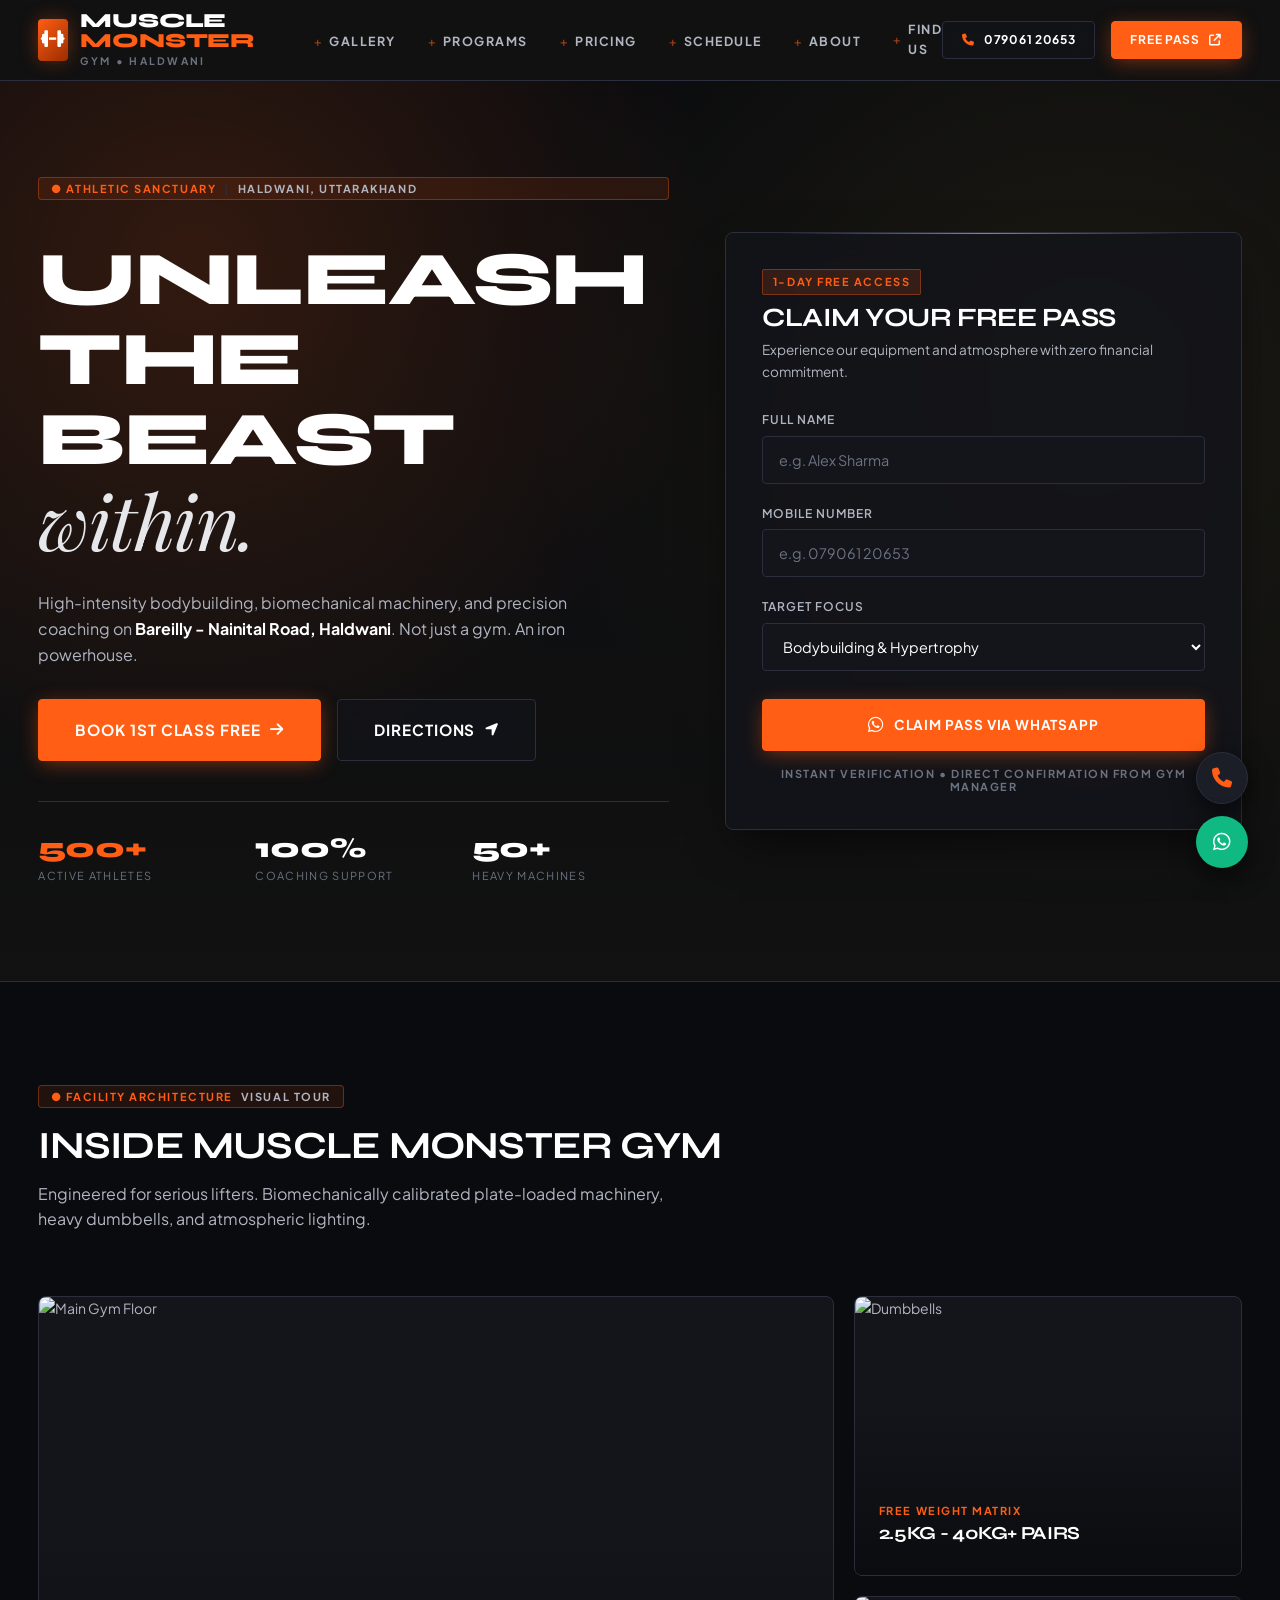
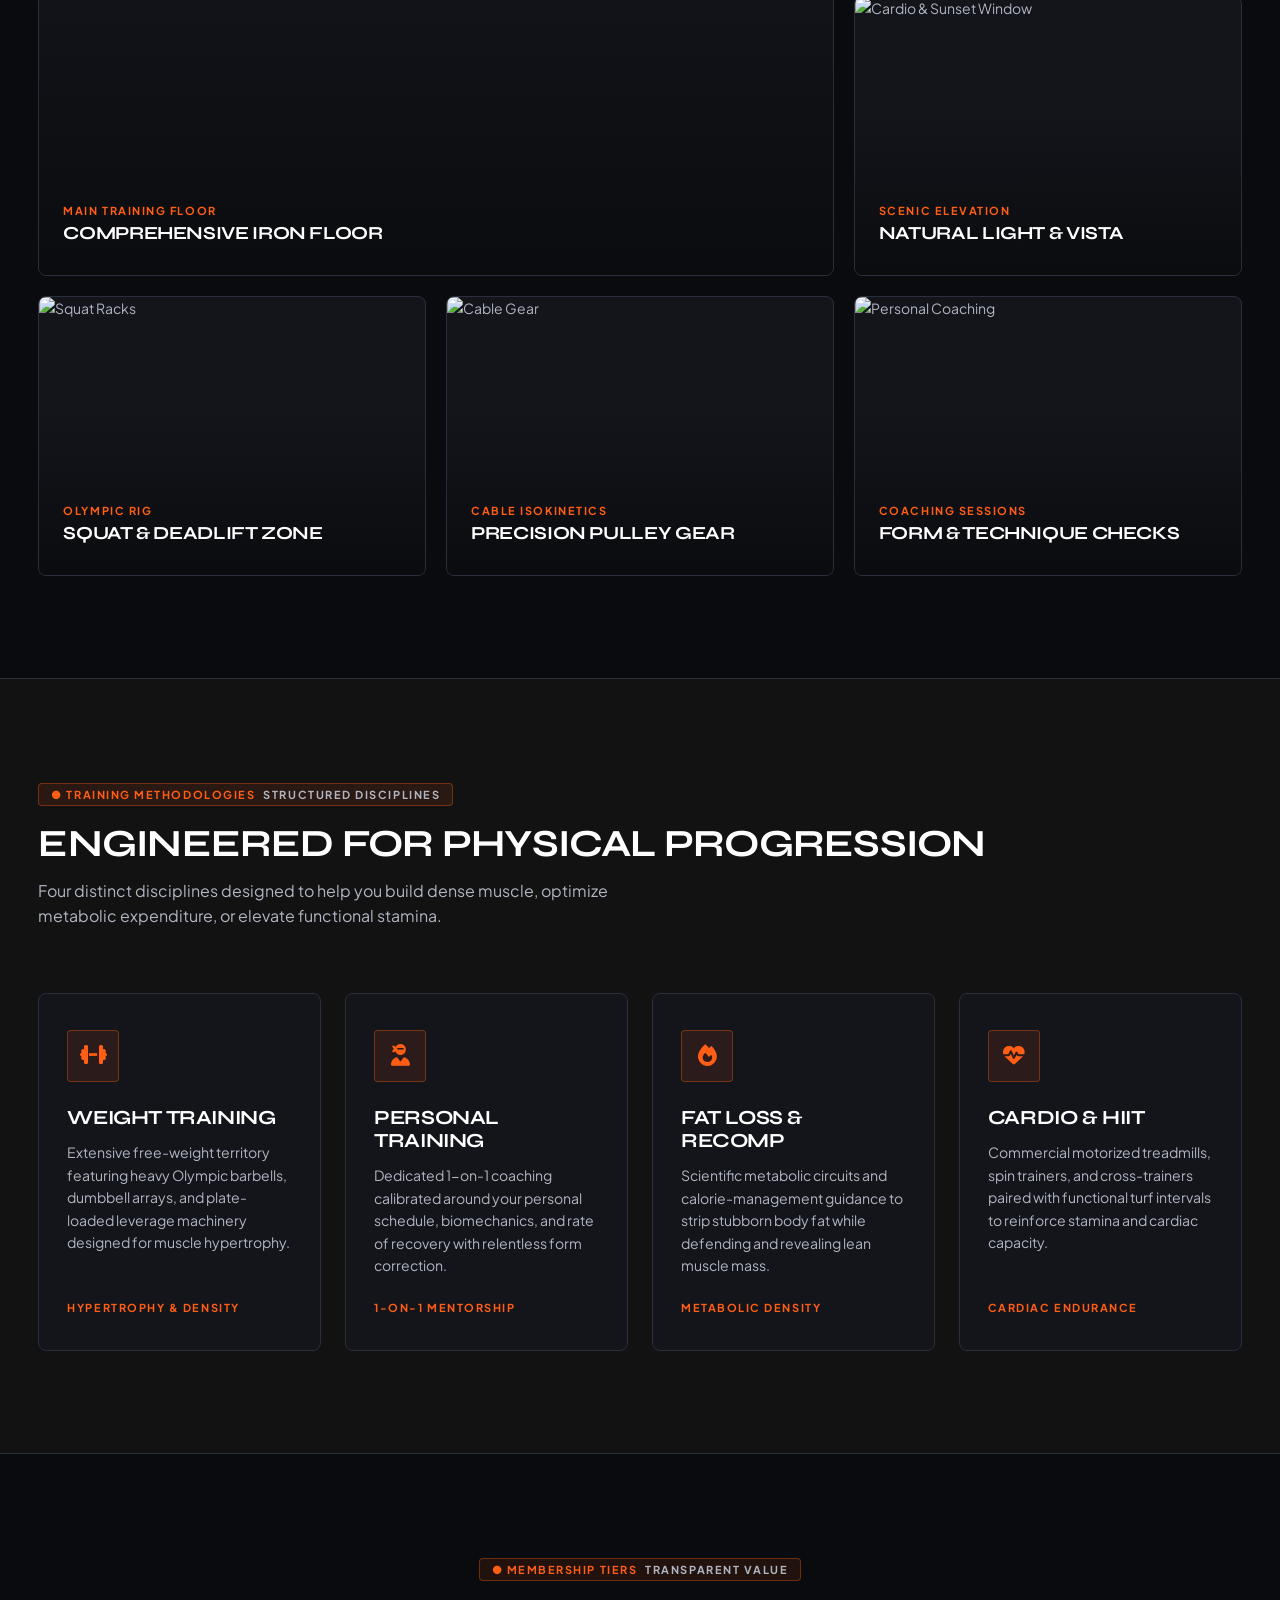
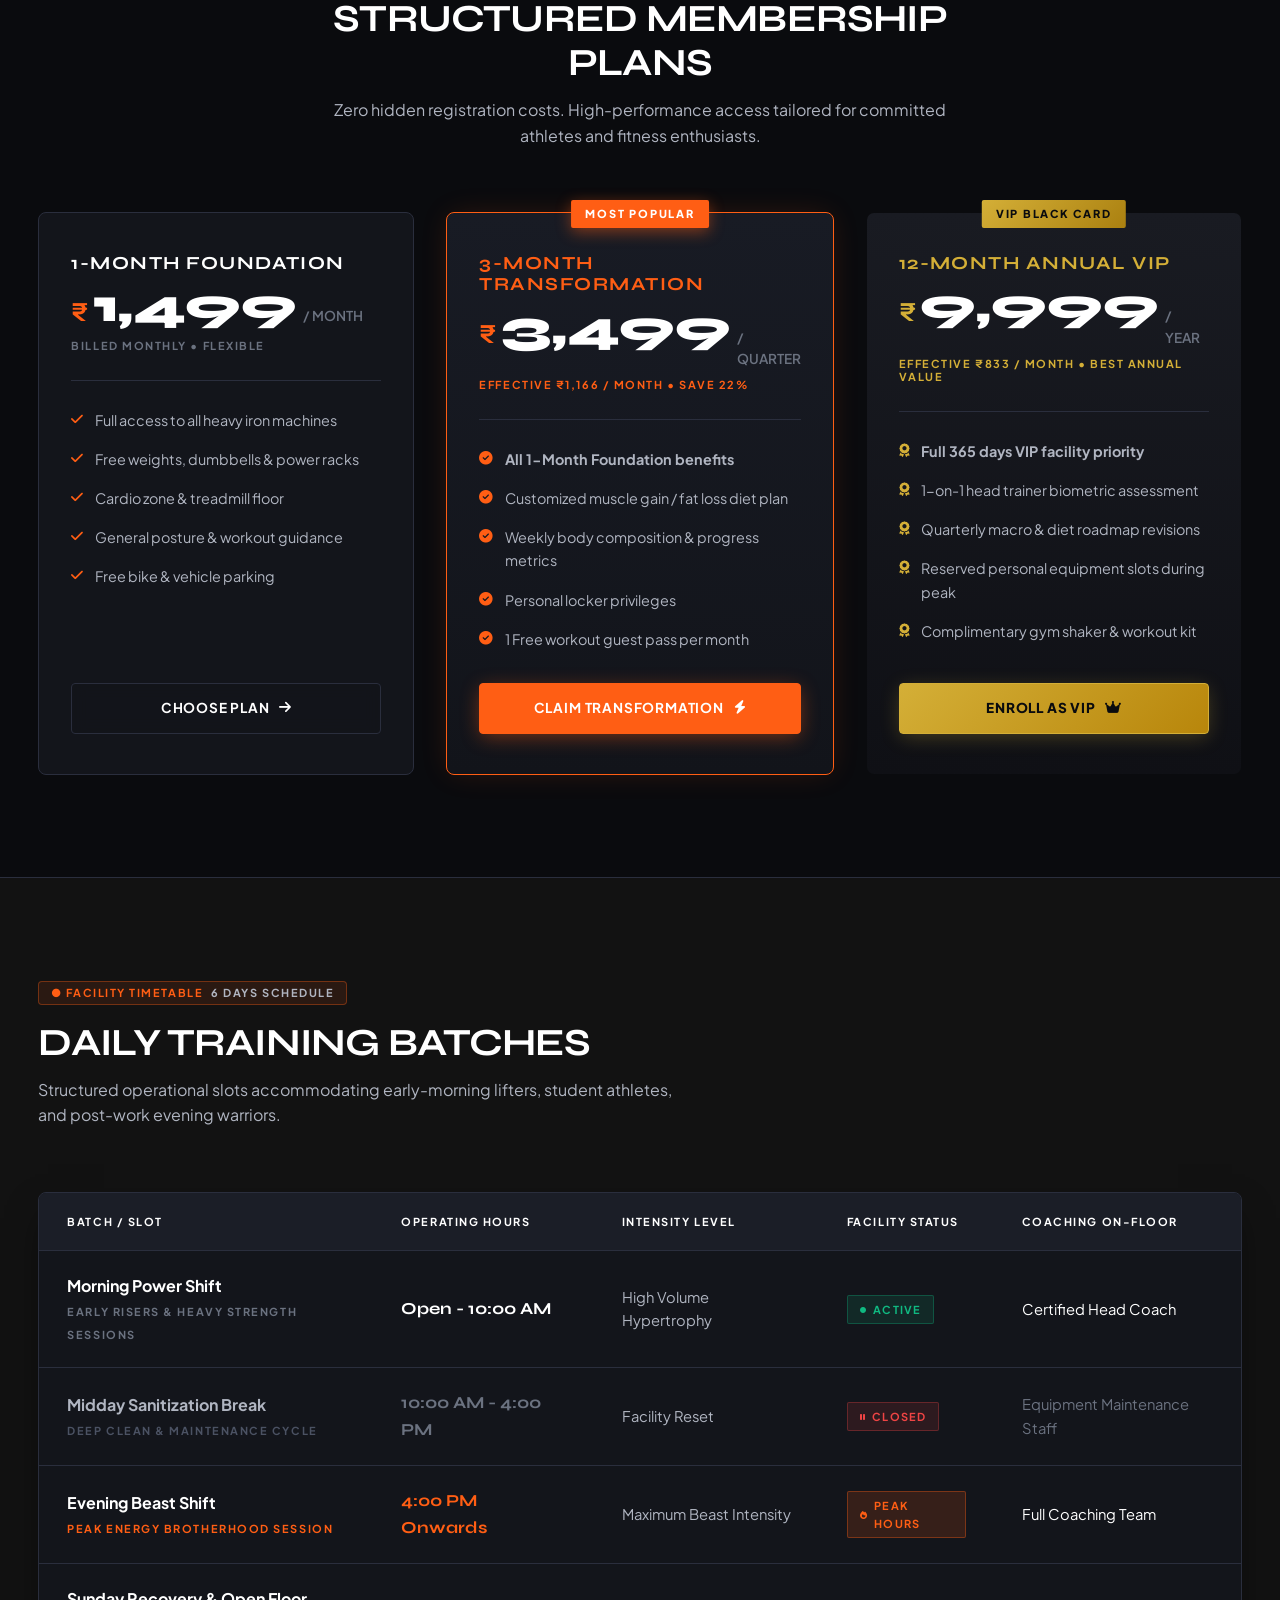
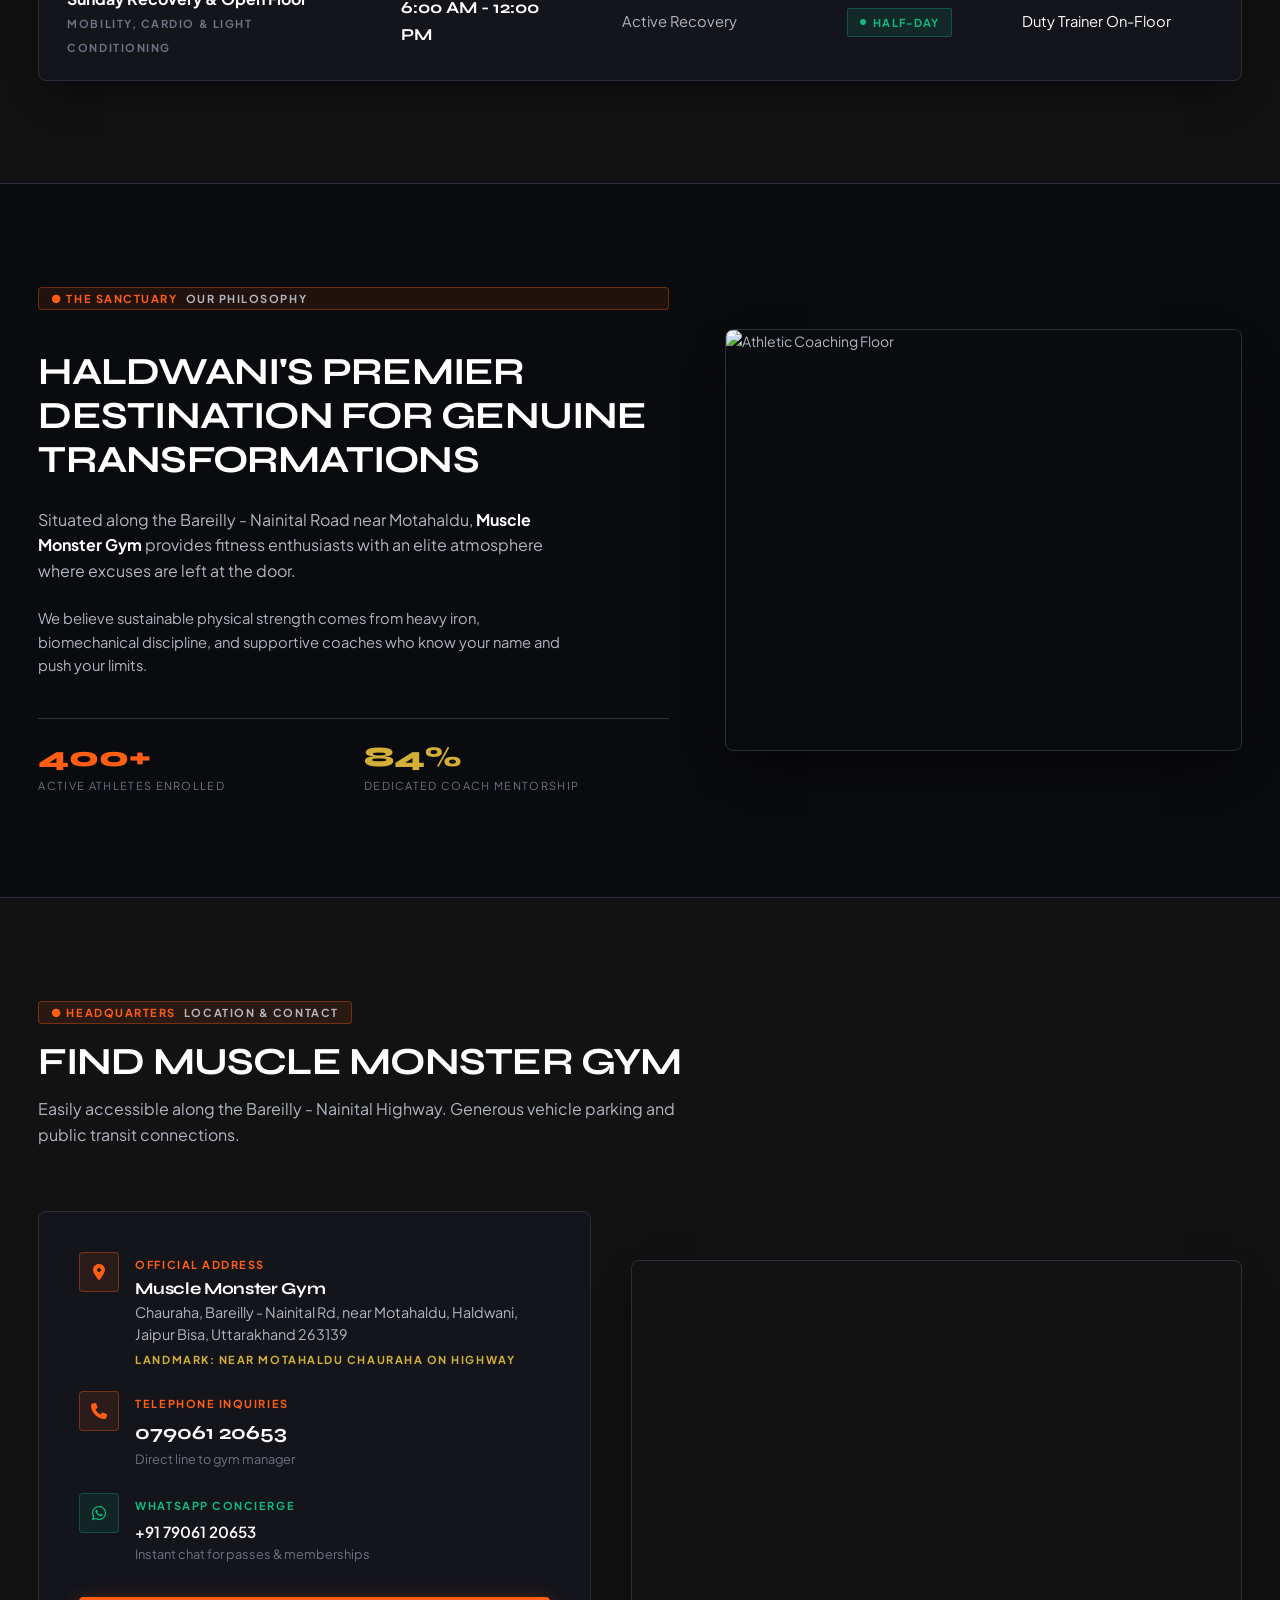
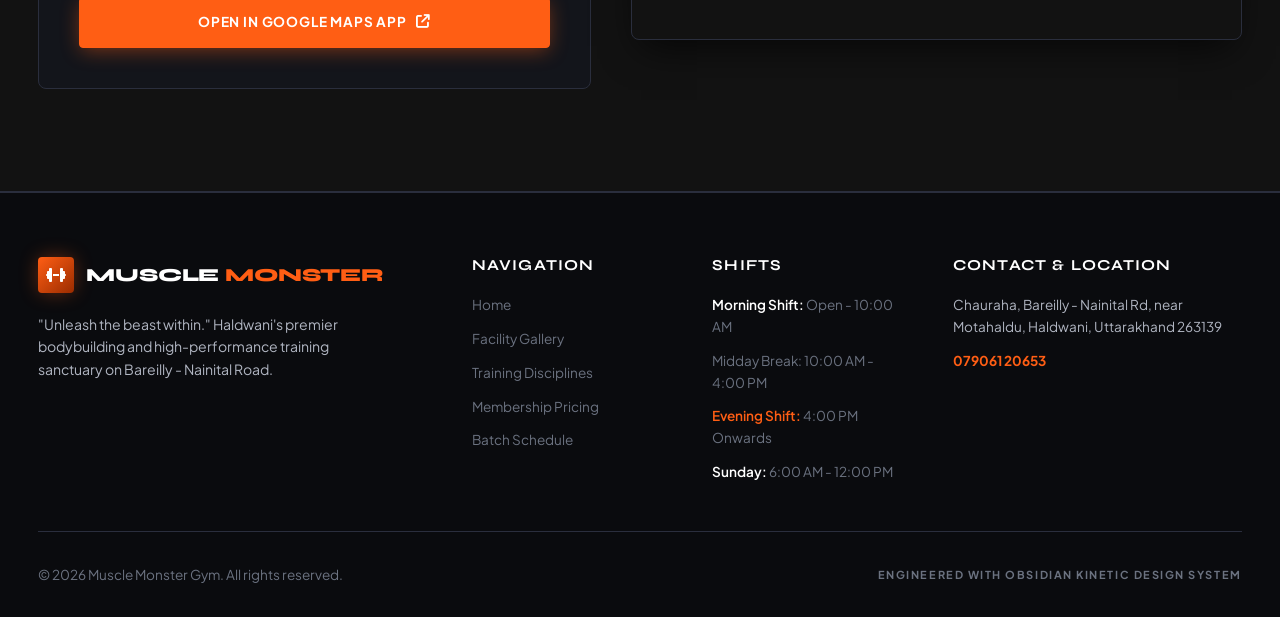
==== commit 93afceca: "Add files via upload" ====
--- a/index.html
+++ b/index.html
@@ -1,592 +1,738 @@
 <!DOCTYPE html>
-<html lang="en" class="scroll-smooth">
+<html lang="en">
 <head>
   <meta charset="UTF-8">
   <meta name="viewport" content="width=device-width, initial-scale=1.0">
-  <title>Muscle Monster Gym | Haldwani's Premier Fitness Hub</title>
-  <meta name="description" content="Muscle Monster Gym - Haldwani's premier bodybuilding & fitness training center on Bareilly-Nainital Road near Motahaldu. Unleash the beast within.">
+  <title>Muscle Monster Gym | Premier Bodybuilding & Fitness Sanctuary</title>
+  <meta name="description" content="Muscle Monster Gym - Haldwani's premier athletic fitness center on Bareilly-Nainital Road near Motahaldu. Luxurious Matte Dark training facility with heavy iron and elite coaching.">
   
-  <!-- Modern Clean Typography: Plus Jakarta Sans & Playfair Display for italic accent -->
+  <!-- Stitch Obsidian Kinetic Fonts: Syne (Display) & Plus Jakarta Sans (Body) & Playfair Display (Serif Accent) -->
   <link rel="preconnect" href="https://fonts.googleapis.com">
   <link rel="preconnect" href="https://fonts.gstatic.com" crossorigin>
-  <link href="https://fonts.googleapis.com/css2?family=Playfair+Display:ital,wght@1,400;1,500;1,600&family=Plus+Jakarta+Sans:wght@300;400;500;600;700;800&display=swap" rel="stylesheet">
+  <link href="https://fonts.googleapis.com/css2?family=Playfair+Display:ital,wght@1,400;1,600&family=Plus+Jakarta+Sans:wght@400;500;600;700;800&family=Syne:wght@700;800&display=swap" rel="stylesheet">
   
-  <!-- Font Awesome 6 -->
+  <!-- Font Awesome 6 Icons -->
   <link rel="stylesheet" href="https://cdnjs.cloudflare.com/ajax/libs/font-awesome/6.5.1/css/all.min.css">
 
-  <!-- Tailwind CSS via CDN -->
-  <script src="https://cdn.tailwindcss.com"></script>
-  <script>
-    tailwind.config = {
-      darkMode: 'class',
-      theme: {
-        extend: {
-          colors: {
-            brand: {
-              orange: '#FF5E14',
-              red: '#FF2A2A',
-              dark: '#0B0C0E',
-              darker: '#060709',
-              card: '#12141A',
-              border: 'rgba(255, 255, 255, 0.1)'
-            }
-          },
-          fontFamily: {
-            sans: ['"Plus Jakarta Sans"', 'sans-serif'],
-            serif: ['"Playfair Display"', 'serif']
-          }
-        }
-      }
-    }
-  </script>
-
-  <style>
-    /* Hide scrollbar for smooth carousel */
-    .no-scrollbar::-webkit-scrollbar {
-      display: none;
-    }
-    .no-scrollbar {
-      -ms-overflow-style: none;
-      scrollbar-width: none;
-    }
-
-    /* Ambient Warm Spotlights (Matching Reference Image) */
-    .spotlight-glow {
-      background: radial-gradient(circle at 18% 10%, rgba(255, 170, 70, 0.18) 0%, transparent 40%),
-                  radial-gradient(circle at 75% 15%, rgba(255, 170, 70, 0.15) 0%, transparent 35%),
-                  radial-gradient(circle at 92% 12%, rgba(255, 170, 70, 0.12) 0%, transparent 30%);
-    }
-
-    /* Interactive Mouse Spotlight Overlay */
-    #cursor-spotlight {
-      pointer-events: none;
-      position: absolute;
-      inset: 0;
-      background: radial-gradient(600px circle at var(--mouse-x, 50%) var(--mouse-y, 50%), rgba(255, 120, 40, 0.13), transparent 60%);
-      z-index: 1;
-      transition: opacity 0.4s ease;
-    }
-
-    /* Enhanced Button Glows & Smooth Elevation */
-    .btn-lift-white {
-      transition: all 0.35s cubic-bezier(0.34, 1.56, 0.64, 1);
-    }
-    .btn-lift-white:hover {
-      transform: translateY(-5px) scale(1.02);
-      box-shadow: 0 0 25px rgba(255, 255, 255, 0.65), 0 12px 30px rgba(255, 255, 255, 0.25);
-    }
-    .btn-lift-white:active {
-      transform: translateY(-1px) scale(0.99);
-    }
-
-    .btn-lift-dark {
-      transition: all 0.35s cubic-bezier(0.34, 1.56, 0.64, 1);
-    }
-    .btn-lift-dark:hover {
-      transform: translateY(-5px) scale(1.02);
-      border-color: rgba(255, 94, 20, 0.9);
-      color: #FF5E14;
-      box-shadow: 0 0 25px rgba(255, 94, 20, 0.5), 0 10px 25px rgba(255, 94, 20, 0.2);
-    }
-    .btn-lift-dark:active {
-      transform: translateY(-1px) scale(0.99);
-    }
-
-    .btn-lift-orange {
-      transition: all 0.35s cubic-bezier(0.34, 1.56, 0.64, 1);
-    }
-    .btn-lift-orange:hover {
-      transform: translateY(-5px) scale(1.02);
-      box-shadow: 0 0 30px rgba(255, 94, 20, 0.75), 0 12px 30px rgba(255, 94, 20, 0.35);
-    }
-    .btn-lift-orange:active {
-      transform: translateY(-1px) scale(0.99);
-    }
-
-    /* Card Micro Elevation */
-    .card-lift {
-      transition: all 0.35s cubic-bezier(0.34, 1.56, 0.64, 1);
-    }
-    .card-lift:hover {
-      transform: translateY(-6px);
-      border-color: rgba(255, 94, 20, 0.4);
-      box-shadow: 0 15px 35px -10px rgba(0, 0, 0, 0.6), 0 0 20px rgba(255, 94, 20, 0.15);
-    }
-
-    /* Gallery Photo Hover Lift */
-    .gallery-item {
-      transition: all 0.4s cubic-bezier(0.16, 1, 0.3, 1);
-      cursor: pointer;
-    }
-    .gallery-item:hover {
-      transform: translateY(-6px);
-      border-color: rgba(255, 255, 255, 0.35);
-      box-shadow: 0 12px 30px rgba(0, 0, 0, 0.7), 0 0 20px rgba(255, 94, 20, 0.25);
-    }
-    .gallery-item:hover img {
-      transform: scale(1.08);
-    }
-
-    /* Floating Action Button Pulse Glow */
-    @keyframes floatPulse {
-      0%, 100% {
-        box-shadow: 0 0 20px rgba(255, 94, 20, 0.4), 0 10px 25px rgba(0,0,0,0.5);
-      }
-      50% {
-        box-shadow: 0 0 35px rgba(255, 94, 20, 0.8), 0 10px 30px rgba(255, 94, 20, 0.4);
-      }
-    }
-    .float-glow {
-      animation: floatPulse 3.5s infinite ease-in-out;
-    }
-  </style>
+  <!-- Stitch Linked Stylesheet -->
+  <link rel="stylesheet" href="style.css">
+
+  <!-- Stitch Linked Script -->
+  <script src="script.js" defer></script>
 </head>
 
-<body class="bg-brand-dark text-slate-100 font-sans antialiased selection:bg-brand-orange selection:text-white">
-
-  <!-- ================= TOP HERO CONTAINER WITH REFERENCE HEADER & SPOTLIGHTS ================= -->
-  <div id="hero-container" class="relative min-h-[90vh] lg:min-h-screen bg-cover bg-center bg-no-repeat flex flex-col justify-between spotlight-glow border-b border-brand-border overflow-hidden"
-       style="background-image: linear-gradient(to bottom, rgba(11, 12, 14, 0.72) 0%, rgba(11, 12, 14, 0.55) 45%, rgba(11, 12, 14, 0.96) 100%), url('https://images.unsplash.com/photo-1540497077202-7c8a3999166f?auto=format&fit=crop&w=2000&q=85');">
-
-    <!-- Interactive Mouse Spotlight Canvas Overlay -->
-    <div id="cursor-spotlight"></div>
-
-    <!-- Top Navigation (Matching Reference Design) -->
-    <header class="w-full z-40 pt-6 px-6 sm:px-10 lg:px-14 relative">
-      <div class="max-w-7xl mx-auto flex items-center justify-between">
+<body>
+
+  <!-- ================= SITE HEADER / NAVIGATION ================= -->
+  <header class="site-header">
+    <div class="container">
+      <div class="nav-wrapper">
         
-        <!-- Logo (Clean minimalist styling with dumbbell) -->
-        <a href="#home" class="flex items-center gap-2.5 group">
-          <div class="w-9 h-9 rounded-lg bg-gradient-to-br from-brand-orange to-red-600 flex items-center justify-center text-white shadow-md group-hover:scale-105 transition-transform">
-            <i class="fa-solid fa-dumbbell text-base -rotate-45"></i>
-          </div>
-          <div class="flex flex-col">
-            <span class="font-extrabold text-lg sm:text-xl tracking-wider uppercase text-white leading-none">
-              Muscle <span class="text-brand-orange">Monster</span>
-            </span>
-            <span class="text-[10px] tracking-[0.25em] text-slate-400 font-semibold uppercase mt-0.5">
-              Gym • Haldwani
-            </span>
+        <!-- Brand Logo -->
+        <a href="#home" class="brand-logo">
+          <div class="brand-emblem">
+            <i class="fa-solid fa-dumbbell -rotate-45"></i>
+          </div>
+          <div class="brand-text">
+            <span class="brand-title">Muscle <span>Monster</span></span>
+            <span class="brand-subtitle">Gym • Haldwani</span>
           </div>
         </a>
 
-        <!-- Desktop Navigation with Reference '+' Prefix -->
-        <nav class="hidden md:flex items-center gap-7 lg:gap-10 text-[11px] lg:text-xs font-bold tracking-widest uppercase text-slate-300">
-          <a href="#gallery" class="hover:text-white transition-colors flex items-center gap-1 hover:-translate-y-0.5 duration-200">
-            <span class="text-slate-500 font-normal">+</span> GALLERY
-          </a>
-          <a href="#train" class="hover:text-white transition-colors flex items-center gap-1 hover:-translate-y-0.5 duration-200">
-            <span class="text-slate-500 font-normal">+</span> TRAIN
-          </a>
-          <a href="#timings" class="hover:text-white transition-colors flex items-center gap-1 hover:-translate-y-0.5 duration-200">
-            <span class="text-slate-500 font-normal">+</span> TIMINGS
-          </a>
-          <a href="#about" class="hover:text-white transition-colors flex items-center gap-1 hover:-translate-y-0.5 duration-200">
-            <span class="text-slate-500 font-normal">+</span> ABOUT
-          </a>
-          <a href="#find-us" class="hover:text-white transition-colors flex items-center gap-1 hover:-translate-y-0.5 duration-200">
-            <span class="text-slate-500 font-normal">+</span> FIND US
-          </a>
+        <!-- Desktop Navigation with Stitch '+' Prefix -->
+        <nav>
+          <ul class="nav-menu" id="nav-menu">
+            <li><a href="#gallery" class="nav-link"><span class="prefix">+</span> Gallery</a></li>
+            <li><a href="#programs" class="nav-link"><span class="prefix">+</span> Programs</a></li>
+            <li><a href="#pricing" class="nav-link"><span class="prefix">+</span> Pricing</a></li>
+            <li><a href="#schedule" class="nav-link"><span class="prefix">+</span> Schedule</a></li>
+            <li><a href="#about" class="nav-link"><span class="prefix">+</span> About</a></li>
+            <li><a href="#location" class="nav-link"><span class="prefix">+</span> Find Us</a></li>
+          </ul>
         </nav>
 
-        <!-- Right Quick Action -->
-        <div class="hidden sm:flex items-center gap-3">
-          <a href="tel:07906120653" class="btn-lift-dark px-4 py-2 rounded-full border border-white/20 bg-black/40 text-xs font-semibold text-white tracking-wide flex items-center gap-2">
-            <i class="fa-solid fa-phone text-brand-orange text-[11px]"></i>
+        <!-- Header Actions -->
+        <div class="nav-actions">
+          <a href="tel:07906120653" class="btn btn-ghost btn-sm">
+            <i class="fa-solid fa-phone" style="color: var(--color-primary);"></i>
             <span>079061 20653</span>
           </a>
-        </div>
-
-        <!-- Mobile Menu Button -->
-        <div class="flex md:hidden">
-          <button id="mobile-menu-btn" type="button" aria-label="Toggle Menu" class="p-2 rounded-lg bg-black/60 border border-white/15 text-slate-200">
-            <i id="menu-icon" class="fa-solid fa-bars text-lg"></i>
-          </button>
-        </div>
-
-      </div>
-
-      <!-- Mobile Dropdown -->
-      <div id="mobile-menu" class="hidden md:hidden mt-3 rounded-2xl bg-brand-dark/95 backdrop-blur-xl border border-white/10 p-5 space-y-3.5">
-        <a href="#gallery" class="mobile-link block text-xs font-bold uppercase tracking-wider text-slate-300 hover:text-white">+ GALLERY</a>
-        <a href="#train" class="mobile-link block text-xs font-bold uppercase tracking-wider text-slate-300 hover:text-white">+ TRAIN & PROGRAMS</a>
-        <a href="#timings" class="mobile-link block text-xs font-bold uppercase tracking-wider text-slate-300 hover:text-white">+ TIMINGS & SCHEDULE</a>
-        <a href="#about" class="mobile-link block text-xs font-bold uppercase tracking-wider text-slate-300 hover:text-white">+ ABOUT GYM</a>
-        <a href="#find-us" class="mobile-link block text-xs font-bold uppercase tracking-wider text-slate-300 hover:text-white">+ FIND US / DIRECTIONS</a>
-        <div class="pt-3 border-t border-white/10 flex flex-col gap-2">
-          <a href="#free-pass" class="mobile-link btn-lift-white w-full py-2.5 text-center bg-white text-black font-bold text-xs uppercase tracking-wider rounded-full">
-            Book 1st Class Free ↗
+          <a href="#booking" class="btn btn-primary btn-sm">
+            <span>Free Pass</span>
+            <i class="fa-solid fa-arrow-up-right-from-square" style="font-size: 0.75rem;"></i>
           </a>
-          <a href="tel:07906120653" class="btn-lift-dark w-full py-2.5 text-center bg-black/50 border border-white/20 text-white font-semibold text-xs rounded-full flex items-center justify-center gap-2">
-            <i class="fa-solid fa-phone text-brand-orange"></i> Call: 079061 20653
+        </div>
+
+        <!-- Mobile Menu Toggle Button -->
+        <button class="menu-toggle" id="menu-toggle" aria-label="Toggle Navigation Menu">
+          <i class="fa-solid fa-bars"></i>
+        </button>
+
+      </div>
+    </div>
+  </header>
+
+  <!-- ================= HERO SECTION ================= -->
+  <section class="hero-section" id="home">
+    <div class="hero-spotlight"></div>
+    
+    <div class="container">
+      <div class="hero-grid">
+        
+        <!-- Hero Left Column: Monolithic Headline & Telemetry -->
+        <div class="hero-content">
+          
+          <div class="section-tag">
+            <span class="label-caps label-caps-accent">● ATHLETIC SANCTUARY</span>
+            <span class="label-caps" style="color: var(--border-hairline);">|</span>
+            <span class="label-caps">HALDWANI, UTTARAKHAND</span>
+          </div>
+
+          <h1 class="hero-headline">
+            Unleash the beast <br>
+            <span class="serif-within">within.</span>
+          </h1>
+
+          <p class="hero-subtext">
+            High-intensity bodybuilding, biomechanical machinery, and precision coaching on <strong>Bareilly - Nainital Road, Haldwani</strong>. Not just a gym. An iron powerhouse.
+          </p>
+
+          <div class="hero-actions">
+            <a href="#booking" class="btn btn-primary btn-lg">
+              <span>Book 1st Class Free</span>
+              <i class="fa-solid fa-arrow-right"></i>
+            </a>
+            <a href="#location" class="btn btn-ghost btn-lg">
+              <span>Directions</span>
+              <i class="fa-solid fa-location-arrow"></i>
+            </a>
+          </div>
+
+          <!-- Quick Telemetry Counters -->
+          <div class="hero-telemetry">
+            <div class="telemetry-item">
+              <span class="telemetry-num primary counter-animate" data-target="500" data-suffix="+" data-duration="2400">0</span>
+              <span class="telemetry-label">Active Athletes</span>
+            </div>
+            <div class="telemetry-item">
+              <span class="telemetry-num counter-animate" data-target="100" data-suffix="%" data-duration="2000">0</span>
+              <span class="telemetry-label">Coaching Support</span>
+            </div>
+            <div class="telemetry-item">
+              <span class="telemetry-num counter-animate" data-target="50" data-suffix="+" data-duration="1800">0</span>
+              <span class="telemetry-label">Heavy Machines</span>
+            </div>
+          </div>
+
+        </div>
+
+        <!-- Hero Right Column: Structured Booking Card -->
+        <div class="booking-card" id="booking">
+          <div class="booking-header">
+            <span class="booking-badge">1-Day Free Access</span>
+            <h3 class="title-h3" style="color: var(--text-high); text-transform: uppercase;">
+              Claim Your Free Pass
+            </h3>
+            <p style="color: var(--text-med); font-size: 0.85rem; margin-top: 0.35rem;">
+              Experience our equipment and atmosphere with zero financial commitment.
+            </p>
+          </div>
+
+          <form class="booking-form" id="booking-form">
+            <div class="form-group">
+              <label class="form-label" for="user-name">Full Name</label>
+              <input type="text" id="user-name" class="form-input" placeholder="e.g. Alex Sharma" required>
+            </div>
+
+            <div class="form-group">
+              <label class="form-label" for="user-phone">Mobile Number</label>
+              <input type="tel" id="user-phone" class="form-input" placeholder="e.g. 079061 20653" required>
+            </div>
+
+            <div class="form-group">
+              <label class="form-label" for="user-goal">Target Focus</label>
+              <select id="user-goal" class="form-select">
+                <option value="Bodybuilding & Hypertrophy">Bodybuilding & Hypertrophy</option>
+                <option value="Fat Loss & Calorie Deficit">Fat Loss & Conditioning</option>
+                <option value="1-on-1 Personal Training">1-on-1 Personal Coaching</option>
+                <option value="Strength & Powerlifting">Strength & Powerlifting</option>
+                <option value="General Athletic Stamina">General Athletic Stamina</option>
+              </select>
+            </div>
+
+            <button type="submit" class="btn btn-primary" style="width: 100%; margin-top: 0.5rem; padding: 1rem;">
+              <i class="fa-brands fa-whatsapp" style="font-size: 1.1rem;"></i>
+              <span>Claim Pass Via WhatsApp</span>
+            </button>
+          </form>
+
+          <p class="label-caps" style="text-align: center; color: var(--text-low); margin-top: 1rem;">
+            Instant verification • Direct confirmation from gym manager
+          </p>
+        </div>
+
+      </div>
+    </div>
+  </section>
+
+  <!-- ================= GALLERY GRID WITH HOVER LIFT-EFFECTS ================= -->
+  <section class="section-spacing" id="gallery" style="background-color: var(--bg-canvas); border-bottom: 1px solid var(--border-hairline);">
+    <div class="container">
+      
+      <div class="section-header">
+        <div class="section-tag">
+          <span class="label-caps label-caps-accent">● FACILITY ARCHITECTURE</span>
+          <span class="label-caps">VISUAL TOUR</span>
+        </div>
+        <h2 class="title-h2">
+          Inside Muscle Monster Gym
+        </h2>
+        <p class="section-desc">
+          Engineered for serious lifters. Biomechanically calibrated plate-loaded machinery, heavy dumbbells, and atmospheric lighting.
+        </p>
+      </div>
+
+      <!-- Bento Gallery Grid -->
+      <div class="gallery-grid">
+        
+        <!-- Tile 1: Main Floor Arena (Span 8) -->
+        <div class="gallery-card col-8 row-2" data-title="Main Iron Training Floor" data-full-img="https://images.unsplash.com/photo-1534438327276-14e5300c3a48?auto=format&fit=crop&w=1600&q=85">
+          <img src="https://images.unsplash.com/photo-1534438327276-14e5300c3a48?auto=format&fit=crop&w=1000&q=80" alt="Main Gym Floor" class="gallery-img">
+          <div class="gallery-overlay">
+            <span class="label-caps label-caps-accent mb-1">MAIN TRAINING FLOOR</span>
+            <div class="gallery-meta">
+              <h3 class="gallery-title">Comprehensive Iron Floor</h3>
+              <div class="gallery-zoom-icon"><i class="fa-solid fa-expand"></i></div>
+            </div>
+          </div>
+        </div>
+
+        <!-- Tile 2: Heavy Dumbbell Alley (Span 4) -->
+        <div class="gallery-card col-4" data-title="Dumbbell & Free Weight Alley" data-full-img="https://images.unsplash.com/photo-1584735935682-2f2b69dff9d2?auto=format&fit=crop&w=1600&q=85">
+          <img src="https://images.unsplash.com/photo-1584735935682-2f2b69dff9d2?auto=format&fit=crop&w=700&q=80" alt="Dumbbells" class="gallery-img">
+          <div class="gallery-overlay">
+            <span class="label-caps label-caps-accent mb-1">FREE WEIGHT MATRIX</span>
+            <div class="gallery-meta">
+              <h3 class="gallery-title">2.5kg - 40kg+ Pairs</h3>
+              <div class="gallery-zoom-icon"><i class="fa-solid fa-expand"></i></div>
+            </div>
+          </div>
+        </div>
+
+        <!-- Tile 3: Scenic Mountain Sunset Gym (Span 4) -->
+        <div class="gallery-card col-4" data-title="Sunset & Scenic Elevation" data-full-img="https://images.unsplash.com/photo-1518611012118-696072aa579a?auto=format&fit=crop&w=1600&q=85">
+          <img src="https://images.unsplash.com/photo-1518611012118-696072aa579a?auto=format&fit=crop&w=700&q=80" alt="Cardio & Sunset Window" class="gallery-img">
+          <div class="gallery-overlay">
+            <span class="label-caps label-caps-accent mb-1">SCENIC ELEVATION</span>
+            <div class="gallery-meta">
+              <h3 class="gallery-title">Natural Light & Vista</h3>
+              <div class="gallery-zoom-icon"><i class="fa-solid fa-expand"></i></div>
+            </div>
+          </div>
+        </div>
+
+        <!-- Tile 4: Olympic Squat Racks (Span 4) -->
+        <div class="gallery-card col-4" data-title="Olympic Power Racks" data-full-img="https://images.unsplash.com/photo-1581009146145-b5ef050c2e1e?auto=format&fit=crop&w=1600&q=85">
+          <img src="https://images.unsplash.com/photo-1581009146145-b5ef050c2e1e?auto=format&fit=crop&w=700&q=80" alt="Squat Racks" class="gallery-img">
+          <div class="gallery-overlay">
+            <span class="label-caps label-caps-accent mb-1">OLYMPIC RIG</span>
+            <div class="gallery-meta">
+              <h3 class="gallery-title">Squat & Deadlift Zone</h3>
+              <div class="gallery-zoom-icon"><i class="fa-solid fa-expand"></i></div>
+            </div>
+          </div>
+        </div>
+
+        <!-- Tile 5: Biomechanical Pulley Stations (Span 4) -->
+        <div class="gallery-card col-4" data-title="Biomechanical Cable Stations" data-full-img="https://images.unsplash.com/photo-1571902943202-507ec2618e8f?auto=format&fit=crop&w=1600&q=85">
+          <img src="https://images.unsplash.com/photo-1571902943202-507ec2618e8f?auto=format&fit=crop&w=700&q=80" alt="Cable Gear" class="gallery-img">
+          <div class="gallery-overlay">
+            <span class="label-caps label-caps-accent mb-1">CABLE ISOKINETICS</span>
+            <div class="gallery-meta">
+              <h3 class="gallery-title">Precision Pulley Gear</h3>
+              <div class="gallery-zoom-icon"><i class="fa-solid fa-expand"></i></div>
+            </div>
+          </div>
+        </div>
+
+        <!-- Tile 6: 1-on-1 Athlete Mentorship (Span 4) -->
+        <div class="gallery-card col-4" data-title="1-on-1 Coach Mentorship" data-full-img="https://images.unsplash.com/photo-1517838277536-f5f99be501cd?auto=format&fit=crop&w=1600&q=85">
+          <img src="https://images.unsplash.com/photo-1517838277536-f5f99be501cd?auto=format&fit=crop&w=700&q=80" alt="Personal Coaching" class="gallery-img">
+          <div class="gallery-overlay">
+            <span class="label-caps label-caps-accent mb-1">COACHING SESSIONS</span>
+            <div class="gallery-meta">
+              <h3 class="gallery-title">Form & Technique Checks</h3>
+              <div class="gallery-zoom-icon"><i class="fa-solid fa-expand"></i></div>
+            </div>
+          </div>
+        </div>
+
+      </div>
+
+    </div>
+  </section>
+
+  <!-- ================= TRAINING DISCIPLINES ================= -->
+  <section class="section-spacing" id="programs" style="border-bottom: 1px solid var(--border-hairline);">
+    <div class="container">
+      
+      <div class="section-header">
+        <div class="section-tag">
+          <span class="label-caps label-caps-accent">● TRAINING METHODOLOGIES</span>
+          <span class="label-caps">STRUCTURED DISCIPLINES</span>
+        </div>
+        <h2 class="title-h2">
+          Engineered For Physical Progression
+        </h2>
+        <p class="section-desc">
+          Four distinct disciplines designed to help you build dense muscle, optimize metabolic expenditure, or elevate functional stamina.
+        </p>
+      </div>
+
+      <div class="programs-grid">
+        
+        <!-- Card 1 -->
+        <div class="program-card">
+          <div>
+            <div class="program-icon-box">
+              <i class="fa-solid fa-dumbbell"></i>
+            </div>
+            <h3 class="program-title">Weight Training</h3>
+            <p class="program-desc">
+              Extensive free-weight territory featuring heavy Olympic barbells, dumbbell arrays, and plate-loaded leverage machinery designed for muscle hypertrophy.
+            </p>
+          </div>
+          <span class="label-caps label-caps-accent" style="margin-top: 1.5rem; display: block;">Hypertrophy & Density</span>
+        </div>
+
+        <!-- Card 2 -->
+        <div class="program-card">
+          <div>
+            <div class="program-icon-box">
+              <i class="fa-solid fa-user-ninja"></i>
+            </div>
+            <h3 class="program-title">Personal Training</h3>
+            <p class="program-desc">
+              Dedicated 1-on-1 coaching calibrated around your personal schedule, biomechanics, and rate of recovery with relentless form correction.
+            </p>
+          </div>
+          <span class="label-caps label-caps-accent" style="margin-top: 1.5rem; display: block;">1-on-1 Mentorship</span>
+        </div>
+
+        <!-- Card 3 -->
+        <div class="program-card">
+          <div>
+            <div class="program-icon-box">
+              <i class="fa-solid fa-fire"></i>
+            </div>
+            <h3 class="program-title">Fat Loss & Recomp</h3>
+            <p class="program-desc">
+              Scientific metabolic circuits and calorie-management guidance to strip stubborn body fat while defending and revealing lean muscle mass.
+            </p>
+          </div>
+          <span class="label-caps label-caps-accent" style="margin-top: 1.5rem; display: block;">Metabolic Density</span>
+        </div>
+
+        <!-- Card 4 -->
+        <div class="program-card">
+          <div>
+            <div class="program-icon-box">
+              <i class="fa-solid fa-heart-pulse"></i>
+            </div>
+            <h3 class="program-title">Cardio & HIIT</h3>
+            <p class="program-desc">
+              Commercial motorized treadmills, spin trainers, and cross-trainers paired with functional turf intervals to reinforce stamina and cardiac capacity.
+            </p>
+          </div>
+          <span class="label-caps label-caps-accent" style="margin-top: 1.5rem; display: block;">Cardiac Endurance</span>
+        </div>
+
+      </div>
+
+    </div>
+  </section>
+
+  <!-- ================= PRICING CARDS COMPONENT ================= -->
+  <section class="section-spacing" id="pricing" style="background-color: var(--bg-canvas); border-bottom: 1px solid var(--border-hairline);">
+    <div class="container">
+      
+      <div class="section-header text-center">
+        <div class="section-tag">
+          <span class="label-caps label-caps-accent">● MEMBERSHIP TIERS</span>
+          <span class="label-caps">TRANSPARENT VALUE</span>
+        </div>
+        <h2 class="title-h2">
+          Structured Membership Plans
+        </h2>
+        <p class="section-desc" style="margin-left: auto; margin-right: auto;">
+          Zero hidden registration costs. High-performance access tailored for committed athletes and fitness enthusiasts.
+        </p>
+      </div>
+
+      <div class="pricing-grid">
+        
+        <!-- Tier 1: Monthly Foundation -->
+        <div class="pricing-card">
+          <div>
+            <div class="pricing-header">
+              <h3 class="pricing-plan-name">1-Month Foundation</h3>
+              <div class="pricing-price">
+                <span class="price-currency">₹</span>
+                <span class="price-amount">1,499</span>
+                <span class="price-period">/ Month</span>
+              </div>
+              <p class="label-caps" style="color: var(--text-low); margin-top: 0.5rem;">Billed Monthly • Flexible</p>
+            </div>
+
+            <ul class="pricing-features">
+              <li class="feature-item">
+                <i class="fa-solid fa-check"></i>
+                <span>Full access to all heavy iron machines</span>
+              </li>
+              <li class="feature-item">
+                <i class="fa-solid fa-check"></i>
+                <span>Free weights, dumbbells & power racks</span>
+              </li>
+              <li class="feature-item">
+                <i class="fa-solid fa-check"></i>
+                <span>Cardio zone & treadmill floor</span>
+              </li>
+              <li class="feature-item">
+                <i class="fa-solid fa-check"></i>
+                <span>General posture & workout guidance</span>
+              </li>
+              <li class="feature-item">
+                <i class="fa-solid fa-check"></i>
+                <span>Free bike & vehicle parking</span>
+              </li>
+            </ul>
+          </div>
+
+          <a href="https://wa.me/917906120653?text=Hi%20Muscle%20Monster%20Gym!%20I%20am%20interested%20in%20the%201-Month%20Foundation%20Plan." target="_blank" class="btn btn-ghost" style="width: 100%;">
+            <span>Choose Plan</span>
+            <i class="fa-solid fa-arrow-right"></i>
           </a>
         </div>
-      </div>
-    </header>
-
-    <!-- Hero Content (Matching Reference Layout) -->
-    <div id="home" class="max-w-7xl mx-auto px-6 sm:px-10 lg:px-14 py-16 sm:py-24 w-full relative z-10">
-      <div class="max-w-2xl space-y-5">
+
+        <!-- Tier 2: 3-Month Beast Transformation (Featured) -->
+        <div class="pricing-card featured">
+          <span class="popular-tag">MOST POPULAR</span>
+
+          <div>
+            <div class="pricing-header">
+              <h3 class="pricing-plan-name" style="color: var(--color-primary);">3-Month Transformation</h3>
+              <div class="pricing-price">
+                <span class="price-currency">₹</span>
+                <span class="price-amount">3,499</span>
+                <span class="price-period">/ Quarter</span>
+              </div>
+              <p class="label-caps" style="color: var(--color-primary); margin-top: 0.5rem;">Effective ₹1,166 / Month • Save 22%</p>
+            </div>
+
+            <ul class="pricing-features">
+              <li class="feature-item">
+                <i class="fa-solid fa-circle-check"></i>
+                <span><strong>All 1-Month Foundation benefits</strong></span>
+              </li>
+              <li class="feature-item">
+                <i class="fa-solid fa-circle-check"></i>
+                <span>Customized muscle gain / fat loss diet plan</span>
+              </li>
+              <li class="feature-item">
+                <i class="fa-solid fa-circle-check"></i>
+                <span>Weekly body composition & progress metrics</span>
+              </li>
+              <li class="feature-item">
+                <i class="fa-solid fa-circle-check"></i>
+                <span>Personal locker privileges</span>
+              </li>
+              <li class="feature-item">
+                <i class="fa-solid fa-circle-check"></i>
+                <span>1 Free workout guest pass per month</span>
+              </li>
+            </ul>
+          </div>
+
+          <a href="https://wa.me/917906120653?text=Hi%20Muscle%20Monster%20Gym!%20I%20want%20to%20enroll%20in%20the%203-Month%20Transformation%20Plan." target="_blank" class="btn btn-primary" style="width: 100%;">
+            <span>Claim Transformation</span>
+            <i class="fa-solid fa-bolt"></i>
+          </a>
+        </div>
+
+        <!-- Tier 3: 12-Month VIP Black Card -->
+        <div class="pricing-card vip">
+          <span class="vip-tag">VIP BLACK CARD</span>
+
+          <div>
+            <div class="pricing-header">
+              <h3 class="pricing-plan-name" style="color: var(--color-secondary);">12-Month Annual VIP</h3>
+              <div class="pricing-price">
+                <span class="price-currency">₹</span>
+                <span class="price-amount">9,999</span>
+                <span class="price-period">/ Year</span>
+              </div>
+              <p class="label-caps label-caps-gold" style="margin-top: 0.5rem;">Effective ₹833 / Month • Best Annual Value</p>
+            </div>
+
+            <ul class="pricing-features">
+              <li class="feature-item">
+                <i class="fa-solid fa-award"></i>
+                <span><strong>Full 365 days VIP facility priority</strong></span>
+              </li>
+              <li class="feature-item">
+                <i class="fa-solid fa-award"></i>
+                <span>1-on-1 head trainer biometric assessment</span>
+              </li>
+              <li class="feature-item">
+                <i class="fa-solid fa-award"></i>
+                <span>Quarterly macro & diet roadmap revisions</span>
+              </li>
+              <li class="feature-item">
+                <i class="fa-solid fa-award"></i>
+                <span>Reserved personal equipment slots during peak</span>
+              </li>
+              <li class="feature-item">
+                <i class="fa-solid fa-award"></i>
+                <span>Complimentary gym shaker & workout kit</span>
+              </li>
+            </ul>
+          </div>
+
+          <a href="https://wa.me/917906120653?text=Hi%20Muscle%20Monster%20Gym!%20I%20am%20interested%20in%20the%2012-Month%20VIP%20Black%20Card." target="_blank" class="btn btn-vip" style="width: 100%;">
+            <span>Enroll as VIP</span>
+            <i class="fa-solid fa-crown"></i>
+          </a>
+        </div>
+
+      </div>
+
+    </div>
+  </section>
+
+  <!-- ================= SCHEDULE TABLES COMPONENT ================= -->
+  <section class="section-spacing" id="schedule" style="border-bottom: 1px solid var(--border-hairline);">
+    <div class="container">
+      
+      <div class="section-header">
+        <div class="section-tag">
+          <span class="label-caps label-caps-accent">● FACILITY TIMETABLE</span>
+          <span class="label-caps">6 DAYS SCHEDULE</span>
+        </div>
+        <h2 class="title-h2">
+          Daily Training Batches
+        </h2>
+        <p class="section-desc">
+          Structured operational slots accommodating early-morning lifters, student athletes, and post-work evening warriors.
+        </p>
+      </div>
+
+      <div class="schedule-container">
+        <table class="schedule-table">
+          <thead>
+            <tr>
+              <th>Batch / Slot</th>
+              <th>Operating Hours</th>
+              <th>Intensity Level</th>
+              <th>Facility Status</th>
+              <th>Coaching On-Floor</th>
+            </tr>
+          </thead>
+          <tbody>
+            <tr>
+              <td>
+                <strong style="color: var(--text-high); display: block; font-size: 1rem;">Morning Power Shift</strong>
+                <span class="label-caps" style="color: var(--text-low);">Early risers & heavy strength sessions</span>
+              </td>
+              <td>
+                <span class="time-badge">Open - 10:00 AM</span>
+              </td>
+              <td>High Volume Hypertrophy</td>
+              <td>
+                <span class="status-pill open">
+                  <i class="fa-solid fa-circle" style="font-size: 6px;"></i> Active
+                </span>
+              </td>
+              <td style="color: var(--text-high);">Certified Head Coach</td>
+            </tr>
+
+            <tr>
+              <td>
+                <strong style="color: var(--text-med); display: block; font-size: 1rem;">Midday Sanitization Break</strong>
+                <span class="label-caps" style="color: var(--text-muted);">Deep clean & maintenance cycle</span>
+              </td>
+              <td>
+                <span class="time-badge" style="color: var(--text-low);">10:00 AM - 4:00 PM</span>
+              </td>
+              <td>Facility Reset</td>
+              <td>
+                <span class="status-pill break">
+                  <i class="fa-solid fa-pause" style="font-size: 8px;"></i> Closed
+                </span>
+              </td>
+              <td style="color: var(--text-low);">Equipment Maintenance Staff</td>
+            </tr>
+
+            <tr>
+              <td>
+                <strong style="color: var(--text-high); display: block; font-size: 1rem;">Evening Beast Shift</strong>
+                <span class="label-caps label-caps-accent">Peak energy brotherhood session</span>
+              </td>
+              <td>
+                <span class="time-badge" style="color: var(--color-primary);">4:00 PM Onwards</span>
+              </td>
+              <td>Maximum Beast Intensity</td>
+              <td>
+                <span class="status-pill peak">
+                  <i class="fa-solid fa-fire" style="font-size: 8px;"></i> Peak Hours
+                </span>
+              </td>
+              <td style="color: var(--text-high);">Full Coaching Team</td>
+            </tr>
+
+            <tr>
+              <td>
+                <strong style="color: var(--text-high); display: block; font-size: 1rem;">Sunday Recovery & Open Floor</strong>
+                <span class="label-caps" style="color: var(--text-low);">Mobility, cardio & light conditioning</span>
+              </td>
+              <td>
+                <span class="time-badge">6:00 AM - 12:00 PM</span>
+              </td>
+              <td>Active Recovery</td>
+              <td>
+                <span class="status-pill open">
+                  <i class="fa-solid fa-circle" style="font-size: 6px;"></i> Half-Day
+                </span>
+              </td>
+              <td style="color: var(--text-high);">Duty Trainer On-Floor</td>
+            </tr>
+          </tbody>
+        </table>
+      </div>
+
+    </div>
+  </section>
+
+  <!-- ================= ABOUT SECTION ================= -->
+  <section class="section-spacing" id="about" style="background-color: var(--bg-canvas); border-bottom: 1px solid var(--border-hairline);">
+    <div class="container">
+      <div class="hero-grid" style="align-items: center;">
         
-        <!-- Main Headline with Italicized Accent Word -->
-        <h1 class="text-4xl sm:text-6xl lg:text-7xl font-extrabold tracking-tight text-white leading-[1.08]">
-          Unleash the beast <br class="hidden sm:inline" />
-          <span class="font-serif italic font-normal text-slate-200">within.</span>
-        </h1>
-
-        <!-- Subheading Paragraphs (Matching Reference Style) -->
-        <div class="space-y-1 text-slate-300 text-sm sm:text-base font-normal max-w-lg leading-relaxed">
-          <p>Bodybuilding, heavy iron, and fitness training in Haldwani.</p>
-          <p class="font-medium text-white">Not a gym. A community.</p>
-        </div>
-
-        <!-- Buttons with Glow & Hover Lift Effect -->
-        <div class="flex flex-wrap items-center gap-3.5 pt-3">
-          <a href="#free-pass" class="magnetic-btn btn-lift-white px-7 py-3.5 rounded-full bg-white text-black font-bold text-xs sm:text-sm tracking-wide flex items-center gap-2.5">
-            <span>Book your 1st class free</span>
-            <span class="text-base leading-none">↗</span>
-          </a>
-
-          <a href="#find-us" class="magnetic-btn btn-lift-dark px-7 py-3.5 rounded-full bg-black/40 border border-white/25 text-white font-semibold text-xs sm:text-sm tracking-wide flex items-center gap-2.5">
-            <span>Contact</span>
-            <span class="text-base leading-none">↗</span>
-          </a>
-        </div>
-
-      </div>
-    </div>
-
-    <!-- Empty spacer to balance bottom -->
-    <div class="h-6"></div>
-
-  </div>
-
-  <!-- ================= GALLERY SECTION (HORIZONTAL CAROUSEL WITH < > ARROWS & LIGHTBOX) ================= -->
-  <section id="gallery" class="py-12 bg-brand-darker border-b border-brand-border">
-    <div class="max-w-7xl mx-auto px-6 sm:px-10 lg:px-14">
+        <div class="hero-content">
+          <div class="section-tag">
+            <span class="label-caps label-caps-accent">● THE SANCTUARY</span>
+            <span class="label-caps">OUR PHILOSOPHY</span>
+          </div>
+
+          <h2 class="title-h2">
+            Haldwani's Premier Destination For Genuine Transformations
+          </h2>
+
+          <p class="hero-subtext">
+            Situated along the Bareilly - Nainital Road near Motahaldu, <strong>Muscle Monster Gym</strong> provides fitness enthusiasts with an elite atmosphere where excuses are left at the door.
+          </p>
+
+          <p class="hero-subtext" style="font-size: 0.92rem; color: var(--text-med);">
+            We believe sustainable physical strength comes from heavy iron, biomechanical discipline, and supportive coaches who know your name and push your limits.
+          </p>
+
+          <div class="hero-telemetry" style="grid-template-columns: repeat(2, 1fr); padding-top: 1.5rem;">
+            <div class="telemetry-item">
+              <span class="telemetry-num counter-animate" data-target="500" data-suffix="+" data-duration="2200" style="color: var(--color-primary);">0</span>
+              <span class="telemetry-label">Active Athletes Enrolled</span>
+            </div>
+            <div class="telemetry-item">
+              <span class="telemetry-num counter-animate" data-target="100" data-suffix="%" data-duration="2000" style="color: var(--color-secondary);">0</span>
+              <span class="telemetry-label">Dedicated Coach Mentorship</span>
+            </div>
+          </div>
+        </div>
+
+        <div>
+          <div style="border-radius: var(--radius-md); overflow: hidden; border: 1px solid var(--border-hairline); box-shadow: 0 20px 45px -15px rgba(0, 0, 0, 0.8);">
+            <img src="https://images.unsplash.com/photo-1526506118085-60ce8714f8c5?auto=format&fit=crop&w=1000&q=80" alt="Athletic Coaching Floor" style="width: 100%; height: 420px; object-fit: cover;">
+          </div>
+        </div>
+
+      </div>
+    </div>
+  </section>
+
+  <!-- ================= LOCATION & DIRECTIONS ================= -->
+  <section class="section-spacing" id="location" style="border-bottom: 1px solid var(--border-hairline);">
+    <div class="container">
       
-      <!-- Section Title & Carousel Arrow Controls -->
-      <div class="flex items-center justify-between mb-6">
-        <div>
-          <h2 class="text-2xl sm:text-3xl font-bold tracking-tight text-white">
-            Gallery
-          </h2>
-          <p class="text-[11px] text-slate-400 mt-0.5">Click any photo for full screen view</p>
-        </div>
-
-        <!-- Circular Left/Right Buttons (< >) with Glow Hover -->
-        <div class="flex items-center gap-2.5">
-          <button id="gallery-prev-btn" aria-label="Previous Slide" class="btn-lift-dark w-10 h-10 rounded-full bg-white/5 border border-white/15 text-slate-300 hover:text-white flex items-center justify-center text-sm">
-            <i class="fa-solid fa-chevron-left text-xs"></i>
-          </button>
-          <button id="gallery-next-btn" aria-label="Next Slide" class="btn-lift-dark w-10 h-10 rounded-full bg-white/5 border border-white/15 text-slate-300 hover:text-white flex items-center justify-center text-sm">
-            <i class="fa-solid fa-chevron-right text-xs"></i>
-          </button>
-        </div>
-      </div>
-
-      <!-- Horizontal Photo Reel (Scrollable, Interactive, Click to Zoom) -->
-      <div id="gallery-carousel" class="flex items-center gap-3.5 overflow-x-auto no-scrollbar scroll-smooth pb-3 select-none">
+      <div class="section-header">
+        <div class="section-tag">
+          <span class="label-caps label-caps-accent">● HEADQUARTERS</span>
+          <span class="label-caps">LOCATION & CONTACT</span>
+        </div>
+        <h2 class="title-h2">
+          Find Muscle Monster Gym
+        </h2>
+        <p class="section-desc">
+          Easily accessible along the Bareilly - Nainital Highway. Generous vehicle parking and public transit connections.
+        </p>
+      </div>
+
+      <div class="location-grid">
         
-        <!-- Photo 1: Main Floor View -->
-        <div class="gallery-item flex-none w-64 sm:w-80 h-44 sm:h-52 rounded-xl overflow-hidden border border-white/10 relative group" data-title="Main Training Arena" data-src="https://images.unsplash.com/photo-1534438327276-14e5300c3a48?auto=format&fit=crop&w=1400&q=85">
-          <img src="https://images.unsplash.com/photo-1534438327276-14e5300c3a48?auto=format&fit=crop&w=700&q=80" alt="Main Gym Floor" class="w-full h-full object-cover transition-transform duration-500">
-          <div class="absolute inset-0 bg-gradient-to-t from-black/80 via-transparent to-transparent opacity-80 group-hover:opacity-95 transition-opacity"></div>
-          <div class="absolute bottom-3 left-3 flex items-center justify-between right-3">
-            <span class="text-xs font-semibold text-white">Main Training Arena</span>
-            <span class="w-6 h-6 rounded-full bg-white/20 text-white flex items-center justify-center text-[10px] opacity-0 group-hover:opacity-100 transition-opacity">
-              <i class="fa-solid fa-expand"></i>
-            </span>
-          </div>
-        </div>
-
-        <!-- Photo 2: Heavy Dumbbell Alley -->
-        <div class="gallery-item flex-none w-64 sm:w-80 h-44 sm:h-52 rounded-xl overflow-hidden border border-white/10 relative group" data-title="Free Weights & Dumbbells" data-src="https://images.unsplash.com/photo-1584735935682-2f2b69dff9d2?auto=format&fit=crop&w=1400&q=85">
-          <img src="https://images.unsplash.com/photo-1584735935682-2f2b69dff9d2?auto=format&fit=crop&w=700&q=80" alt="Dumbbells" class="w-full h-full object-cover transition-transform duration-500">
-          <div class="absolute inset-0 bg-gradient-to-t from-black/80 via-transparent to-transparent opacity-80 group-hover:opacity-95 transition-opacity"></div>
-          <div class="absolute bottom-3 left-3 flex items-center justify-between right-3">
-            <span class="text-xs font-semibold text-white">Free Weights & Dumbbells</span>
-            <span class="w-6 h-6 rounded-full bg-white/20 text-white flex items-center justify-center text-[10px] opacity-0 group-hover:opacity-100 transition-opacity">
-              <i class="fa-solid fa-expand"></i>
-            </span>
-          </div>
-        </div>
-
-        <!-- Photo 3: Mountain View / Sunset Window Gym (Like Reference Image) -->
-        <div class="gallery-item flex-none w-64 sm:w-80 h-44 sm:h-52 rounded-xl overflow-hidden border border-white/10 relative group" data-title="Sunset & Scenic Elevation" data-src="https://images.unsplash.com/photo-1518611012118-696072aa579a?auto=format&fit=crop&w=1400&q=85">
-          <img src="https://images.unsplash.com/photo-1518611012118-696072aa579a?auto=format&fit=crop&w=700&q=80" alt="Sunset Mountain View Gym" class="w-full h-full object-cover transition-transform duration-500">
-          <div class="absolute inset-0 bg-gradient-to-t from-black/80 via-transparent to-transparent opacity-80 group-hover:opacity-95 transition-opacity"></div>
-          <div class="absolute bottom-3 left-3 flex items-center justify-between right-3">
-            <span class="text-xs font-semibold text-white">Sunset & Scenic Elevation</span>
-            <span class="w-6 h-6 rounded-full bg-white/20 text-white flex items-center justify-center text-[10px] opacity-0 group-hover:opacity-100 transition-opacity">
-              <i class="fa-solid fa-expand"></i>
-            </span>
-          </div>
-        </div>
-
-        <!-- Photo 4: Olympic Squat & Power Racks -->
-        <div class="gallery-item flex-none w-64 sm:w-80 h-44 sm:h-52 rounded-xl overflow-hidden border border-white/10 relative group" data-title="Olympic Power Racks" data-src="https://images.unsplash.com/photo-1581009146145-b5ef050c2e1e?auto=format&fit=crop&w=1400&q=85">
-          <img src="https://images.unsplash.com/photo-1581009146145-b5ef050c2e1e?auto=format&fit=crop&w=700&q=80" alt="Power Racks" class="w-full h-full object-cover transition-transform duration-500">
-          <div class="absolute inset-0 bg-gradient-to-t from-black/80 via-transparent to-transparent opacity-80 group-hover:opacity-95 transition-opacity"></div>
-          <div class="absolute bottom-3 left-3 flex items-center justify-between right-3">
-            <span class="text-xs font-semibold text-white">Olympic Power Racks</span>
-            <span class="w-6 h-6 rounded-full bg-white/20 text-white flex items-center justify-center text-[10px] opacity-0 group-hover:opacity-100 transition-opacity">
-              <i class="fa-solid fa-expand"></i>
-            </span>
-          </div>
-        </div>
-
-        <!-- Photo 5: Biomechanical Pulley Machines -->
-        <div class="gallery-item flex-none w-64 sm:w-80 h-44 sm:h-52 rounded-xl overflow-hidden border border-white/10 relative group" data-title="Biomechanical Stations" data-src="https://images.unsplash.com/photo-1571902943202-507ec2618e8f?auto=format&fit=crop&w=1400&q=85">
-          <img src="https://images.unsplash.com/photo-1571902943202-507ec2618e8f?auto=format&fit=crop&w=700&q=80" alt="Cable Gear" class="w-full h-full object-cover transition-transform duration-500">
-          <div class="absolute inset-0 bg-gradient-to-t from-black/80 via-transparent to-transparent opacity-80 group-hover:opacity-95 transition-opacity"></div>
-          <div class="absolute bottom-3 left-3 flex items-center justify-between right-3">
-            <span class="text-xs font-semibold text-white">Biomechanical Stations</span>
-            <span class="w-6 h-6 rounded-full bg-white/20 text-white flex items-center justify-center text-[10px] opacity-0 group-hover:opacity-100 transition-opacity">
-              <i class="fa-solid fa-expand"></i>
-            </span>
-          </div>
-        </div>
-
-        <!-- Photo 6: 1-on-1 Athlete Coaching -->
-        <div class="gallery-item flex-none w-64 sm:w-80 h-44 sm:h-52 rounded-xl overflow-hidden border border-white/10 relative group" data-title="Personal Training" data-src="https://images.unsplash.com/photo-1517838277536-f5f99be501cd?auto=format&fit=crop&w=1400&q=85">
-          <img src="https://images.unsplash.com/photo-1517838277536-f5f99be501cd?auto=format&fit=crop&w=700&q=80" alt="Personal Training" class="w-full h-full object-cover transition-transform duration-500">
-          <div class="absolute inset-0 bg-gradient-to-t from-black/80 via-transparent to-transparent opacity-80 group-hover:opacity-95 transition-opacity"></div>
-          <div class="absolute bottom-3 left-3 flex items-center justify-between right-3">
-            <span class="text-xs font-semibold text-white">Personal Training</span>
-            <span class="w-6 h-6 rounded-full bg-white/20 text-white flex items-center justify-center text-[10px] opacity-0 group-hover:opacity-100 transition-opacity">
-              <i class="fa-solid fa-expand"></i>
-            </span>
-          </div>
-        </div>
-
-      </div>
-
-    </div>
-  </section>
-
-  <!-- ================= ABOUT SECTION ================= -->
-  <section id="about" class="py-20 bg-brand-dark border-b border-brand-border">
-    <div class="max-w-7xl mx-auto px-6 sm:px-10 lg:px-14">
-      <div class="grid lg:grid-cols-12 gap-12 items-center">
-        
-        <div class="lg:col-span-6 space-y-4">
-          <span class="text-[11px] font-bold uppercase tracking-widest text-brand-orange">+ ABOUT MUSCLE MONSTER</span>
-          <h2 class="text-3xl sm:text-4xl font-extrabold text-white tracking-tight leading-tight">
-            Haldwani's Premier Destination For Real Transformation
-          </h2>
-          <p class="text-slate-300 text-sm sm:text-base leading-relaxed">
-            Conveniently located at Chauraha on the Bareilly - Nainital Road near Motahaldu, <strong class="text-white">Muscle Monster Gym</strong> brings a high-end iron atmosphere where lifters of all levels build strength, discipline, and confidence.
-          </p>
-          <p class="text-slate-400 text-xs sm:text-sm leading-relaxed">
-            From modern biomechanical machinery and Olympic lifting bars to certified coaches who correct form and build custom nutritional roadmaps, we provide an environment designed to elevate you daily.
-          </p>
-
-          <div class="grid grid-cols-2 gap-4 pt-4 border-t border-white/10">
+        <!-- Left Address Info Card -->
+        <div class="location-info-card">
+          <div class="info-item">
+            <div class="info-icon">
+              <i class="fa-solid fa-location-dot"></i>
+            </div>
             <div>
-              <p class="text-3xl font-extrabold text-white font-sans counter-value" data-target="500">0</p>
-              <p class="text-xs text-slate-400 uppercase tracking-wider mt-0.5">Active Athletes</p>
+              <span class="label-caps label-caps-accent">OFFICIAL ADDRESS</span>
+              <h4 style="color: var(--text-high); font-size: 1.05rem; margin-top: 0.25rem;">Muscle Monster Gym</h4>
+              <p style="color: var(--text-med); font-size: 0.9rem; margin-top: 0.25rem; line-height: 1.5;">
+                Chauraha, Bareilly - Nainital Rd, near Motahaldu, Haldwani, Jaipur Bisa, Uttarakhand 263139
+              </p>
+              <p class="label-caps" style="color: var(--color-secondary); margin-top: 0.5rem;">
+                Landmark: Near Motahaldu Chauraha on Highway
+              </p>
+            </div>
+          </div>
+
+          <div class="info-item">
+            <div class="info-icon">
+              <i class="fa-solid fa-phone"></i>
             </div>
             <div>
-              <p class="text-3xl font-extrabold text-brand-orange font-sans counter-value" data-target="100">0</p>
-              <p class="text-xs text-slate-400 uppercase tracking-wider mt-0.5">Coaching Support (%)</p>
-            </div>
-          </div>
-        </div>
-
-        <div class="lg:col-span-6">
-          <div class="card-lift rounded-2xl overflow-hidden border border-white/10 shadow-2xl relative">
-            <img src="https://images.unsplash.com/photo-1526506118085-60ce8714f8c5?auto=format&fit=crop&w=900&q=80" alt="Gym Coaching Facility" class="w-full h-80 sm:h-96 object-cover">
-          </div>
-        </div>
-
-      </div>
-    </div>
-  </section>
-
-  <!-- ================= TRAINING & SERVICES SECTION ================= -->
-  <section id="train" class="py-20 bg-brand-darker border-b border-brand-border">
-    <div class="max-w-7xl mx-auto px-6 sm:px-10 lg:px-14">
-      
-      <div class="flex flex-col sm:flex-row sm:items-end justify-between gap-4 mb-12">
-        <div>
-          <span class="text-[11px] font-bold uppercase tracking-widest text-brand-orange">+ TRAINING DISCIPLINES</span>
-          <h2 class="text-3xl sm:text-4xl font-extrabold text-white tracking-tight mt-1">
-            Engineered For Progression
-          </h2>
-        </div>
-        <p class="text-xs sm:text-sm text-slate-400 max-w-sm">
-          Four focused disciplines to help you build raw strength, drop stubborn body fat, or master athletic endurance.
-        </p>
-      </div>
-
-      <div class="grid sm:grid-cols-2 lg:grid-cols-4 gap-5">
-        
-        <div class="card-lift p-6 rounded-2xl bg-brand-card border border-white/10 flex flex-col justify-between">
-          <div>
-            <div class="w-10 h-10 rounded-lg bg-white/5 border border-white/10 flex items-center justify-center text-brand-orange mb-5">
-              <i class="fa-solid fa-dumbbell"></i>
-            </div>
-            <h3 class="text-lg font-bold text-white mb-2">Weight Training</h3>
-            <p class="text-xs text-slate-400 leading-relaxed">
-              Full commercial iron floor featuring heavy Olympic barbells, dumbbell arrays, and precision plate-loaded machinery.
-            </p>
-          </div>
-          <span class="text-xs font-semibold text-slate-300 mt-6 inline-block">Hypertrophy & Power</span>
-        </div>
-
-        <div class="card-lift p-6 rounded-2xl bg-brand-card border border-white/10 flex flex-col justify-between">
-          <div>
-            <div class="w-10 h-10 rounded-lg bg-white/5 border border-white/10 flex items-center justify-center text-brand-orange mb-5">
-              <i class="fa-solid fa-user-ninja"></i>
-            </div>
-            <h3 class="text-lg font-bold text-white mb-2">Personal Training</h3>
-            <p class="text-xs text-slate-400 leading-relaxed">
-              1-on-1 dedicated coaching designed to fit around your work schedule with continuous form checks and diet protocols.
-            </p>
-          </div>
-          <span class="text-xs font-semibold text-slate-300 mt-6 inline-block">1-on-1 Mentorship</span>
-        </div>
-
-        <div class="card-lift p-6 rounded-2xl bg-brand-card border border-white/10 flex flex-col justify-between">
-          <div>
-            <div class="w-10 h-10 rounded-lg bg-white/5 border border-white/10 flex items-center justify-center text-brand-orange mb-5">
-              <i class="fa-solid fa-fire"></i>
-            </div>
-            <h3 class="text-lg font-bold text-white mb-2">Fat Loss & Muscle Gain</h3>
-            <p class="text-xs text-slate-400 leading-relaxed">
-              Metabolic resistance circuits and structured calorie management protocols to accelerate body recomposition.
-            </p>
-          </div>
-          <span class="text-xs font-semibold text-slate-300 mt-6 inline-block">Lean Physique</span>
-        </div>
-
-        <div class="card-lift p-6 rounded-2xl bg-brand-card border border-white/10 flex flex-col justify-between">
-          <div>
-            <div class="w-10 h-10 rounded-lg bg-white/5 border border-white/10 flex items-center justify-center text-brand-orange mb-5">
-              <i class="fa-solid fa-heart-pulse"></i>
-            </div>
-            <h3 class="text-lg font-bold text-white mb-2">Cardio & HIIT</h3>
-            <p class="text-xs text-slate-400 leading-relaxed">
-              Commercial motorized treadmills, spin bikes, and cross-trainers to elevate lung capacity, endurance, and heart health.
-            </p>
-          </div>
-          <span class="text-xs font-semibold text-slate-300 mt-6 inline-block">Stamina & Agility</span>
-        </div>
-
-      </div>
-
-    </div>
-  </section>
-
-  <!-- ================= TIMINGS & SCHEDULE SECTION ================= -->
-  <section id="timings" class="py-20 bg-brand-dark border-b border-brand-border">
-    <div class="max-w-7xl mx-auto px-6 sm:px-10 lg:px-14">
-      
-      <div class="max-w-2xl mx-auto text-center space-y-2 mb-12">
-        <span class="text-[11px] font-bold uppercase tracking-widest text-brand-orange">+ FACILITY SCHEDULE</span>
-        <h2 class="text-3xl sm:text-4xl font-extrabold text-white">Daily Workout Shifts</h2>
-        <p class="text-xs sm:text-sm text-slate-400">Convenient morning and evening training hours 6 days a week.</p>
-      </div>
-
-      <div class="max-w-3xl mx-auto grid sm:grid-cols-3 gap-4">
-        
-        <!-- Morning -->
-        <div class="card-lift p-5 rounded-2xl bg-brand-card border border-white/10 text-center space-y-2">
-          <div class="w-9 h-9 rounded-full bg-white/5 mx-auto flex items-center justify-center text-amber-400">
-            <i class="fa-solid fa-sun text-xs"></i>
-          </div>
-          <h4 class="font-bold text-white text-sm">Morning Shift</h4>
-          <p class="text-amber-400 text-sm font-semibold">Open - 10:00 AM</p>
-          <p class="text-[11px] text-slate-500">Fresh morning session</p>
-        </div>
-
-        <!-- Break -->
-        <div class="p-5 rounded-2xl bg-brand-card/50 border border-white/5 text-center space-y-2 opacity-70">
-          <div class="w-9 h-9 rounded-full bg-white/5 mx-auto flex items-center justify-center text-slate-400">
-            <i class="fa-solid fa-pause text-xs"></i>
-          </div>
-          <h4 class="font-bold text-slate-300 text-sm">Midday Break</h4>
-          <p class="text-slate-400 text-sm font-semibold">10:00 AM - 4:00 PM</p>
-          <p class="text-[11px] text-slate-500">Sanitization & maintenance</p>
-        </div>
-
-        <!-- Evening -->
-        <div class="card-lift p-5 rounded-2xl bg-brand-card border border-brand-orange/30 text-center space-y-2">
-          <div class="w-9 h-9 rounded-full bg-brand-orange/10 mx-auto flex items-center justify-center text-brand-orange">
-            <i class="fa-solid fa-moon text-xs"></i>
-          </div>
-          <h4 class="font-bold text-white text-sm">Evening Shift</h4>
-          <p class="text-brand-orange text-sm font-semibold">4:00 PM Onwards</p>
-          <p class="text-[11px] text-slate-500">Peak power lifting session</p>
-        </div>
-
-      </div>
-
-    </div>
-  </section>
-
-  <!-- ================= LOCATION & CONTACT SECTION (FIND US) ================= -->
-  <section id="find-us" class="py-20 bg-brand-darker border-b border-brand-border">
-    <div class="max-w-7xl mx-auto px-6 sm:px-10 lg:px-14">
-      
-      <div class="grid lg:grid-cols-12 gap-10 items-stretch">
-        
-        <!-- Left Address Info -->
-        <div class="lg:col-span-5 space-y-6 flex flex-col justify-between">
-          <div>
-            <span class="text-[11px] font-bold uppercase tracking-widest text-brand-orange">+ LOCATION & DIRECTIONS</span>
-            <h2 class="text-3xl sm:text-4xl font-extrabold text-white mt-1 mb-4">
-              Visit Muscle Monster Gym
-            </h2>
-            <p class="text-slate-400 text-xs sm:text-sm leading-relaxed mb-6">
-              Prime location along the Bareilly - Nainital Highway zone with free vehicle parking and easy public transit access.
-            </p>
-
-            <div class="space-y-4 text-xs sm:text-sm">
-              <div class="flex items-start gap-3">
-                <i class="fa-solid fa-location-dot text-brand-orange mt-1"></i>
-                <div class="text-slate-300">
-                  <strong class="text-white block">Gym Address</strong>
-                  Chauraha, Bareilly - Nainital Rd, near Motahaldu, Haldwani, Jaipur Bisa, Uttarakhand 263139
-                  <span class="block text-slate-500 text-xs mt-0.5">Landmark: Near Motahaldu Chauraha</span>
-                </div>
-              </div>
-
-              <div class="flex items-center gap-3">
-                <i class="fa-solid fa-phone text-brand-orange"></i>
-                <div>
-                  <strong class="text-white block">Call Us Directly</strong>
-                  <a href="tel:07906120653" class="text-slate-300 hover:text-white font-semibold">079061 20653</a>
-                </div>
-              </div>
-
-              <div class="flex items-center gap-3">
-                <i class="fa-brands fa-whatsapp text-emerald-400 text-base"></i>
-                <div>
-                  <strong class="text-white block">WhatsApp Inquiries</strong>
-                  <a href="https://wa.me/917906120653" target="_blank" rel="noopener noreferrer" class="text-slate-300 hover:text-emerald-400">
-                    +91 79061 20653 (Chat Support)
-                  </a>
-                </div>
-              </div>
-            </div>
-          </div>
-
-          <div class="pt-4">
-            <a href="https://maps.google.com/?q=Chauraha,+Bareilly+-+Nainital+Rd,+near+Motahaldu,+Haldwani,+Jaipur+Bisa,+Uttarakhand+263139" target="_blank" rel="noopener noreferrer" class="btn-lift-white inline-flex items-center gap-2 px-7 py-3.5 rounded-full bg-white text-black font-bold text-xs uppercase tracking-wider">
-              <span>Open In Google Maps</span>
-              <span>↗</span>
+              <span class="label-caps label-caps-accent">TELEPHONE INQUIRIES</span>
+              <p style="color: var(--text-high); font-family: var(--font-heading); font-size: 1.25rem; font-weight: 700; margin-top: 0.25rem;">
+                <a href="tel:07906120653" style="color: var(--text-high);">079061 20653</a>
+              </p>
+              <p style="color: var(--text-low); font-size: 0.8rem;">Direct line to gym manager</p>
+            </div>
+          </div>
+
+          <div class="info-item">
+            <div class="info-icon" style="background: rgba(16, 185, 129, 0.1); border-color: rgba(16, 185, 129, 0.3); color: #10B981;">
+              <i class="fa-brands fa-whatsapp"></i>
+            </div>
+            <div>
+              <span class="label-caps" style="color: #10B981;">WHATSAPP CONCIERGE</span>
+              <p style="color: var(--text-high); font-size: 0.95rem; font-weight: 600; margin-top: 0.25rem;">
+                <a href="https://wa.me/917906120653" target="_blank" style="color: var(--text-high);">+91 79061 20653</a>
+              </p>
+              <p style="color: var(--text-low); font-size: 0.8rem;">Instant chat for passes & memberships</p>
+            </div>
+          </div>
+
+          <div style="padding-top: 0.5rem;">
+            <a href="https://maps.google.com/?q=Chauraha,+Bareilly+-+Nainital+Rd,+near+Motahaldu,+Haldwani,+Jaipur+Bisa,+Uttarakhand+263139" target="_blank" class="btn btn-primary" style="width: 100%;">
+              <span>Open in Google Maps App</span>
+              <i class="fa-solid fa-arrow-up-right-from-square"></i>
             </a>
           </div>
         </div>
 
-        <!-- Right Embedded Map -->
-        <div class="lg:col-span-7 card-lift rounded-2xl overflow-hidden border border-white/10 min-h-[300px]">
+        <!-- Right Embedded Google Map -->
+        <div class="map-frame-wrapper">
           <iframe 
             title="Muscle Monster Gym Google Map"
             src="https://maps.google.com/maps?q=Chauraha,%20Bareilly%20-%20Nainital%20Rd,%20near%20Motahaldu,%20Haldwani,%20Jaipur%20Bisa,%20Uttarakhand%20263139&t=&z=15&ie=UTF8&iwloc=&output=embed" 
-            class="w-full h-full border-0 filter contrast-125 brightness-90 grayscale-[25%]"
             allowfullscreen="" 
             loading="lazy">
           </iframe>
@@ -597,249 +743,83 @@
     </div>
   </section>
 
-  <!-- ================= FREE TRIAL PASS FORM ================= -->
-  <section id="free-pass" class="py-20 bg-brand-dark border-b border-brand-border">
-    <div class="max-w-2xl mx-auto px-6">
+  <!-- ================= SITE FOOTER ================= -->
+  <footer class="site-footer">
+    <div class="container">
       
-      <div class="card-lift bg-brand-card border border-white/10 rounded-3xl p-8 sm:p-10 shadow-2xl">
-        <div class="text-center space-y-2 mb-8">
-          <span class="text-[11px] font-bold uppercase tracking-widest text-brand-orange">+ FREE WORKOUT PASS</span>
-          <h2 class="text-2xl sm:text-3xl font-extrabold text-white">
-            Book Your 1st Class Free
-          </h2>
-          <p class="text-xs sm:text-sm text-slate-400">
-            Come in, inspect the facility, meet coaches, and complete a full training session.
+      <div class="footer-grid">
+        <div class="footer-col">
+          <div class="brand-logo" style="margin-bottom: 1.25rem;">
+            <div class="brand-emblem" style="width: 36px; height: 36px; font-size: 1rem;">
+              <i class="fa-solid fa-dumbbell -rotate-45"></i>
+            </div>
+            <span class="brand-title" style="font-size: 1.15rem;">Muscle <span>Monster</span></span>
+          </div>
+          <p style="color: var(--text-med); font-size: 0.88rem; line-height: 1.6; max-width: 340px;">
+            "Unleash the beast within." Haldwani's premier bodybuilding and high-performance training sanctuary on Bareilly - Nainital Road.
           </p>
         </div>
 
-        <form id="lead-form" onsubmit="handleFormSubmit(event)" class="space-y-4">
-          <div>
-            <label class="block text-xs uppercase font-semibold text-slate-400 mb-1" for="name">Your Name</label>
-            <input type="text" id="name" required placeholder="e.g. Rahul Sharma" class="w-full px-4 py-3 bg-brand-dark border border-white/10 rounded-xl text-white text-sm placeholder-slate-600 focus:outline-none focus:border-brand-orange focus:ring-1 focus:ring-brand-orange transition-all">
-          </div>
-
-          <div>
-            <label class="block text-xs uppercase font-semibold text-slate-400 mb-1" for="phone">Phone Number</label>
-            <input type="tel" id="phone" required placeholder="e.g. 079061 20653" class="w-full px-4 py-3 bg-brand-dark border border-white/10 rounded-xl text-white text-sm placeholder-slate-600 focus:outline-none focus:border-brand-orange focus:ring-1 focus:ring-brand-orange transition-all">
-          </div>
-
-          <div>
-            <label class="block text-xs uppercase font-semibold text-slate-400 mb-1" for="goal">Primary Focus</label>
-            <select id="goal" class="w-full px-4 py-3 bg-brand-dark border border-white/10 rounded-xl text-white text-sm focus:outline-none focus:border-brand-orange focus:ring-1 focus:ring-brand-orange transition-all">
-              <option value="Bodybuilding & Muscle Building">Bodybuilding & Hypertrophy</option>
-              <option value="Fat Loss & Conditioning">Fat Loss & Conditioning</option>
-              <option value="1-on-1 Personal Coaching">1-on-1 Personal Coaching</option>
-              <option value="General Strength & Cardio">General Strength & Cardio</option>
-            </select>
-          </div>
-
-          <button type="submit" class="btn-lift-white w-full py-4 bg-white text-black font-bold text-xs sm:text-sm uppercase tracking-wider rounded-full flex items-center justify-center gap-2 shadow-xl mt-3">
-            <span>Claim Free Pass Via WhatsApp</span>
-            <span>↗</span>
-          </button>
-        </form>
-      </div>
-
-    </div>
-  </section>
-
-  <!-- ================= FOOTER ================= -->
-  <footer class="bg-brand-darker py-10 px-6 sm:px-10 lg:px-14 text-xs text-slate-500">
-    <div class="max-w-7xl mx-auto flex flex-col sm:flex-row items-center justify-between gap-4">
-      <div class="flex items-center gap-2 text-slate-300">
-        <span class="font-bold text-white uppercase">Muscle Monster Gym</span>
-        <span>•</span>
-        <span>Haldwani, Uttarakhand</span>
-      </div>
-      <p>© 2026 Muscle Monster Gym. All rights reserved.</p>
+        <div class="footer-col">
+          <h4>Navigation</h4>
+          <ul class="footer-links">
+            <li><a href="#home">Home</a></li>
+            <li><a href="#gallery">Facility Gallery</a></li>
+            <li><a href="#programs">Training Disciplines</a></li>
+            <li><a href="#pricing">Membership Pricing</a></li>
+            <li><a href="#schedule">Batch Schedule</a></li>
+          </ul>
+        </div>
+
+        <div class="footer-col">
+          <h4>Shifts</h4>
+          <ul class="footer-links">
+            <li><span style="color: var(--text-high); font-weight: 600;">Morning Shift:</span> Open - 10:00 AM</li>
+            <li><span style="color: var(--text-low);">Midday Break:</span> 10:00 AM - 4:00 PM</li>
+            <li><span style="color: var(--color-primary); font-weight: 600;">Evening Shift:</span> 4:00 PM Onwards</li>
+            <li><span style="color: var(--text-high); font-weight: 600;">Sunday:</span> 6:00 AM - 12:00 PM</li>
+          </ul>
+        </div>
+
+        <div class="footer-col">
+          <h4>Contact & Location</h4>
+          <p style="color: var(--text-med); line-height: 1.6;">
+            Chauraha, Bareilly - Nainital Rd, near Motahaldu, Haldwani, Uttarakhand 263139
+          </p>
+          <p style="color: var(--text-high); font-weight: 700; margin-top: 0.75rem;">
+            <a href="tel:07906120653" style="color: var(--color-primary);">079061 20653</a>
+          </p>
+        </div>
+      </div>
+
+      <div class="footer-bottom">
+        <p>© 2026 Muscle Monster Gym. All rights reserved.</p>
+        <p class="label-caps" style="color: var(--text-low);">Engineered with Obsidian Kinetic Design System</p>
+      </div>
+
     </div>
   </footer>
 
-  <!-- ================= FLOATING ACTION BUTTONS (BOTTOM RIGHT - GLOW & LIFT) ================= -->
-  <div class="fixed bottom-6 right-6 z-50 flex flex-col gap-3">
-    <!-- Call / Phone Float Button -->
-    <a href="tel:07906120653" aria-label="Call Gym" class="btn-lift-dark float-glow w-13 h-13 p-3.5 rounded-full bg-black/90 border border-white/25 text-white flex items-center justify-center shadow-2xl backdrop-blur-md">
-      <i class="fa-solid fa-phone text-sm text-brand-orange"></i>
+  <!-- ================= FLOATING ACTION BUTTONS ================= -->
+  <div class="floating-actions">
+    <a href="tel:07906120653" class="float-btn float-call" aria-label="Call Gym Directly">
+      <i class="fa-solid fa-phone"></i>
     </a>
-    
-    <!-- WhatsApp Float Button -->
-    <a href="https://wa.me/917906120653?text=Hi%20Muscle%20Monster%20Gym!%20I%20would%20like%20to%20book%20my%201st%20workout%20class%20free." target="_blank" rel="noopener noreferrer" aria-label="WhatsApp Us" class="btn-lift-orange w-13 h-13 p-3.5 rounded-full bg-emerald-600 text-white flex items-center justify-center shadow-2xl">
-      <i class="fa-brands fa-whatsapp text-xl"></i>
+    <a href="https://wa.me/917906120653?text=Hi%20Muscle%20Monster%20Gym!%20I%20am%20interested%20in%20visiting%20the%20facility%20today." target="_blank" class="float-btn float-whatsapp" aria-label="WhatsApp Inquiry">
+      <i class="fa-brands fa-whatsapp"></i>
     </a>
   </div>
 
-  <!-- ================= LIGHTBOX MODAL FOR FULLSCREEN GALLERY ZOOM ================= -->
-  <div id="lightbox-modal" class="fixed inset-0 z-50 bg-black/90 backdrop-blur-md hidden items-center justify-center p-4 transition-all opacity-0">
-    <div class="relative max-w-4xl w-full max-h-[90vh] flex flex-col items-center">
-      <button id="lightbox-close" class="absolute -top-12 right-0 text-white hover:text-brand-orange text-2xl transition-colors">
+  <!-- ================= GALLERY LIGHTBOX MODAL ================= -->
+  <div class="lightbox-modal" id="lightbox-modal">
+    <div class="lightbox-content">
+      <button class="lightbox-close-btn" id="lightbox-close" aria-label="Close Lightbox">
         <i class="fa-solid fa-xmark"></i>
       </button>
-      <img id="lightbox-img" src="" alt="Full view" class="w-full max-h-[80vh] object-contain rounded-xl border border-white/10 shadow-2xl">
-      <p id="lightbox-caption" class="text-white text-sm font-semibold mt-3 tracking-wide"></p>
+      <img src="" alt="Fullscreen Gym Floor View" class="lightbox-img" id="lightbox-img">
+      <p class="lightbox-caption" id="lightbox-caption"></p>
     </div>
   </div>
-
-  <!-- ================= JAVASCRIPT ================= -->
-  <script>
-    // 1. Interactive Ambient Mouse Spotlight in Hero
-    const heroContainer = document.getElementById('hero-container');
-    const spotlight = document.getElementById('cursor-spotlight');
-
-    if (heroContainer && spotlight) {
-      heroContainer.addEventListener('mousemove', (e) => {
-        const rect = heroContainer.getBoundingClientRect();
-        const x = e.clientX - rect.left;
-        const y = e.clientY - rect.top;
-        spotlight.style.setProperty('--mouse-x', `${x}px`);
-        spotlight.style.setProperty('--mouse-y', `${y}px`);
-      });
-    }
-
-    // 2. Mobile Menu Toggle
-    const menuBtn = document.getElementById('mobile-menu-btn');
-    const mobileMenu = document.getElementById('mobile-menu');
-    const menuIcon = document.getElementById('menu-icon');
-    const mobileLinks = document.querySelectorAll('.mobile-link');
-
-    menuBtn.addEventListener('click', () => {
-      mobileMenu.classList.toggle('hidden');
-      if (mobileMenu.classList.contains('hidden')) {
-        menuIcon.classList.remove('fa-xmark');
-        menuIcon.classList.add('fa-bars');
-      } else {
-        menuIcon.classList.remove('fa-bars');
-        menuIcon.classList.add('fa-xmark');
-      }
-    });
-
-    mobileLinks.forEach(link => {
-      link.addEventListener('click', () => {
-        mobileMenu.classList.add('hidden');
-        menuIcon.classList.remove('fa-xmark');
-        menuIcon.classList.add('fa-bars');
-      });
-    });
-
-    // 3. Gallery Carousel Slider (< and > buttons) + Smooth Auto-Advance
-    const galleryCarousel = document.getElementById('gallery-carousel');
-    const prevBtn = document.getElementById('gallery-prev-btn');
-    const nextBtn = document.getElementById('gallery-next-btn');
-
-    if (prevBtn && nextBtn && galleryCarousel) {
-      prevBtn.addEventListener('click', () => {
-        galleryCarousel.scrollBy({ left: -320, behavior: 'smooth' });
-      });
-      nextBtn.addEventListener('click', () => {
-        galleryCarousel.scrollBy({ left: 320, behavior: 'smooth' });
-      });
-
-      // Subtle auto advance every 5s unless hovered
-      let autoAdvance = setInterval(() => {
-        if (galleryCarousel.scrollLeft + galleryCarousel.clientWidth >= galleryCarousel.scrollWidth - 10) {
-          galleryCarousel.scrollTo({ left: 0, behavior: 'smooth' });
-        } else {
-          galleryCarousel.scrollBy({ left: 320, behavior: 'smooth' });
-        }
-      }, 4500);
-
-      galleryCarousel.addEventListener('mouseenter', () => clearInterval(autoAdvance));
-      galleryCarousel.addEventListener('mouseleave', () => {
-        autoAdvance = setInterval(() => {
-          if (galleryCarousel.scrollLeft + galleryCarousel.clientWidth >= galleryCarousel.scrollWidth - 10) {
-            galleryCarousel.scrollTo({ left: 0, behavior: 'smooth' });
-          } else {
-            galleryCarousel.scrollBy({ left: 320, behavior: 'smooth' });
-          }
-        }, 4500);
-      });
-    }
-
-    // 4. Interactive Lightbox Modal for Gallery Images
-    const galleryItems = document.querySelectorAll('.gallery-item');
-    const lightboxModal = document.getElementById('lightbox-modal');
-    const lightboxImg = document.getElementById('lightbox-img');
-    const lightboxCaption = document.getElementById('lightbox-caption');
-    const lightboxClose = document.getElementById('lightbox-close');
-
-    galleryItems.forEach(item => {
-      item.addEventListener('click', () => {
-        const fullSrc = item.getAttribute('data-src');
-        const title = item.getAttribute('data-title');
-        lightboxImg.src = fullSrc;
-        lightboxCaption.textContent = title;
-        lightboxModal.classList.remove('hidden');
-        lightboxModal.classList.add('flex');
-        setTimeout(() => {
-          lightboxModal.classList.remove('opacity-0');
-        }, 10);
-      });
-    });
-
-    const closeLightbox = () => {
-      lightboxModal.classList.add('opacity-0');
-      setTimeout(() => {
-        lightboxModal.classList.remove('flex');
-        lightboxModal.classList.add('hidden');
-        lightboxImg.src = '';
-      }, 300);
-    };
-
-    if (lightboxClose) lightboxClose.addEventListener('click', closeLightbox);
-    if (lightboxModal) {
-      lightboxModal.addEventListener('click', (e) => {
-        if (e.target === lightboxModal) closeLightbox();
-      });
-    }
-
-    // 5. Animated Number Counter on Scroll
-    const counters = document.querySelectorAll('.counter-value');
-    let hasCounted = false;
-
-    const animateCounters = () => {
-      counters.forEach(counter => {
-        const target = +counter.getAttribute('data-target');
-        let count = 0;
-        const speed = target / 40;
-        const updateCount = () => {
-          count += speed;
-          if (count < target) {
-            counter.innerText = Math.ceil(count) + (target === 500 ? '+' : '%');
-            setTimeout(updateCount, 25);
-          } else {
-            counter.innerText = target + (target === 500 ? '+' : '%');
-          }
-        };
-        updateCount();
-      });
-    };
-
-    window.addEventListener('scroll', () => {
-      const aboutSection = document.getElementById('about');
-      if (aboutSection && !hasCounted) {
-        const rect = aboutSection.getBoundingClientRect();
-        if (rect.top <= window.innerHeight * 0.75) {
-          animateCounters();
-          hasCounted = true;
-        }
-      }
-    });
-
-    // 6. Lead Form Submission -> WhatsApp Direct
-    function handleFormSubmit(e) {
-      e.preventDefault();
-      const name = document.getElementById('name').value.trim();
-      const phone = document.getElementById('phone').value.trim();
-      const goal = document.getElementById('goal').value;
-
-      if (!name || !phone) {
-        alert('Please fill your name and phone number.');
-        return;
-      }
-
-      const msg = `Hello Muscle Monster Gym! 👋%0A%0AMy Name: *${encodeURIComponent(name)}*%0APhone: *${encodeURIComponent(phone)}*%0AGoal: *${encodeURIComponent(goal)}*%0A%0AI would like to book my 1st class free pass!`;
-      window.open(`https://wa.me/917906120653?text=${msg}`, '_blank');
-    }
-  </script>
 
 </body>
 </html>
--- a/style.css
+++ b/style.css
@@ -0,0 +1,1334 @@
+/* ==========================================================================
+   MUSCLE MONSTER GYM — OBSIDIAN KINETIC DESIGN SYSTEM
+   Theme: Luxurious Matte Dark (#121212) with Neon Ember (#FF5E14) & Gold (#D4AF37)
+   Typography: Syne (Display/Headings) + Plus Jakarta Sans (Body/Telemetry)
+   ========================================================================== */
+
+/* --------------------------------------------------------------------------
+   1. DESIGN TOKENS (Variables)
+   -------------------------------------------------------------------------- */
+:root {
+  /* Canvas & Matte Surfaces */
+  --bg-canvas: #0A0B0E;
+  --bg-matte: #121212;
+  --bg-surface-1: #13151B;
+  --bg-surface-2: #1B1E27;
+  --bg-surface-3: #222632;
+  --bg-surface-trans: rgba(19, 21, 27, 0.75);
+
+  /* Hairline Borders & Dividers */
+  --border-hairline: #2A2E3D;
+  --border-subtle: rgba(255, 255, 255, 0.08);
+  --border-accent: rgba(255, 94, 20, 0.35);
+
+  /* Neon & Metallic Accent Tokens (From Stitch) */
+  --color-primary: #FF5E14;              /* Metallic Ember */
+  --color-primary-hover: #FF7838;        /* Radiant Fiery Coral */
+  --color-primary-glow: rgba(255, 94, 20, 0.45);
+  --color-primary-glow-soft: rgba(255, 94, 20, 0.18);
+  
+  --color-secondary: #D4AF37;            /* Brushed Champagne Gold */
+  --color-secondary-glow: rgba(212, 175, 55, 0.3);
+  --color-secondary-subtle: rgba(212, 175, 55, 0.12);
+
+  --color-emerald: #10B981;
+  --color-rose: #EF4444;
+
+  /* Text & Editorial Hierarchy */
+  --text-high: #FFFFFF;
+  --text-med: #B0B5C1;
+  --text-low: #6B7280;
+  --text-muted: #4B5263;
+
+  /* Typography Families */
+  --font-heading: 'Syne', -apple-system, BlinkMacSystemFont, sans-serif;
+  --font-body: 'Plus Jakarta Sans', -apple-system, BlinkMacSystemFont, sans-serif;
+
+  /* Fluid Typography with clamp() */
+  --text-display: clamp(2.4rem, 6vw, 4.75rem);
+  --text-h1: clamp(2rem, 4.5vw, 3.25rem);
+  --text-h2: clamp(1.5rem, 3.2vw, 2.4rem);
+  --text-h3: clamp(1.2rem, 2.2vw, 1.65rem);
+  --text-body-lg: clamp(1rem, 1.25vw, 1.15rem);
+  --text-body: clamp(0.875rem, 1vw, 1rem);
+  --text-body-sm: clamp(0.78rem, 0.85vw, 0.875rem);
+  --text-label-caps: 0.6875rem;          /* 11px */
+
+  /* Radii (Obsidian Kinetic Soft-Geometry) */
+  --radius-xs: 2px;
+  --radius-sm: 4px;
+  --radius-md: 8px;
+  --radius-lg: 12px;
+  --radius-full: 9999px;
+
+  /* Layout Spacing */
+  --container-max: 1360px;
+  --section-pad-y: clamp(4rem, 8vw, 7.5rem);
+}
+
+/* --------------------------------------------------------------------------
+   2. RESET & BASE
+   -------------------------------------------------------------------------- */
+*, *::before, *::after {
+  box-sizing: border-box;
+  margin: 0;
+  padding: 0;
+}
+
+html {
+  scroll-behavior: smooth;
+  color-scheme: dark;
+}
+
+body {
+  background-color: var(--bg-matte);
+  color: var(--text-med);
+  font-family: var(--font-body);
+  font-size: var(--text-body);
+  line-height: 1.6;
+  -webkit-font-smoothing: antialiased;
+  -moz-osx-font-smoothing: grayscale;
+  overflow-x: hidden;
+  background-image: 
+    radial-gradient(ellipse 80% 50% at 50% -20%, rgba(255, 94, 20, 0.12), transparent 70%),
+    radial-gradient(circle at 10% 80%, rgba(212, 175, 55, 0.05), transparent 40%);
+  background-attachment: fixed;
+}
+
+/* Custom Scrollbar */
+::-webkit-scrollbar {
+  width: 8px;
+}
+::-webkit-scrollbar-track {
+  background: var(--bg-canvas);
+}
+::-webkit-scrollbar-thumb {
+  background: var(--border-hairline);
+  border-radius: var(--radius-sm);
+}
+::-webkit-scrollbar-thumb:hover {
+  background: var(--color-primary);
+}
+
+::selection {
+  background: var(--color-primary);
+  color: var(--text-high);
+}
+
+img {
+  max-width: 100%;
+  display: block;
+}
+
+a {
+  color: inherit;
+  text-decoration: none;
+  transition: all 0.25s ease;
+}
+
+button, input, select {
+  font-family: inherit;
+  color: inherit;
+}
+
+/* --------------------------------------------------------------------------
+   3. TYPOGRAPHY HELPERS
+   -------------------------------------------------------------------------- */
+h1, h2, h3, h4, .font-heading {
+  font-family: var(--font-heading);
+  color: var(--text-high);
+  font-weight: 700;
+  line-height: 1.15;
+  letter-spacing: -0.02em;
+}
+
+.title-display {
+  font-size: var(--text-display);
+  font-weight: 800;
+  letter-spacing: -0.03em;
+  text-transform: uppercase;
+}
+
+.title-h1 {
+  font-size: var(--text-h1);
+  text-transform: uppercase;
+}
+
+.title-h2 {
+  font-size: var(--text-h2);
+  text-transform: uppercase;
+}
+
+.title-h3 {
+  font-size: var(--text-h3);
+}
+
+/* Stitch Label-Caps for Athletic Telemetry */
+.label-caps {
+  font-family: var(--font-body);
+  font-size: var(--text-label-caps);
+  font-weight: 700;
+  line-height: 1.2;
+  letter-spacing: 0.14em;
+  text-transform: uppercase;
+  color: var(--text-med);
+}
+
+.label-caps-accent {
+  color: var(--color-primary);
+}
+
+.label-caps-gold {
+  color: var(--color-secondary);
+}
+
+/* --------------------------------------------------------------------------
+   4. LAYOUT & CONTAINERS
+   -------------------------------------------------------------------------- */
+.container {
+  width: 100%;
+  max-width: var(--container-max);
+  margin-left: auto;
+  margin-right: auto;
+  padding-left: clamp(1.25rem, 3vw, 2.5rem);
+  padding-right: clamp(1.25rem, 3vw, 2.5rem);
+}
+
+.section-spacing {
+  padding-top: var(--section-pad-y);
+  padding-bottom: var(--section-pad-y);
+}
+
+.section-header {
+  margin-bottom: clamp(2.5rem, 5vw, 4rem);
+}
+
+.section-header.text-center {
+  text-align: center;
+  max-width: 760px;
+  margin-left: auto;
+  margin-right: auto;
+}
+
+.section-tag {
+  display: inline-flex;
+  align-items: center;
+  gap: 0.5rem;
+  padding: 0.25rem 0.75rem;
+  background: rgba(255, 94, 20, 0.1);
+  border: 1px solid var(--border-accent);
+  border-radius: var(--radius-sm);
+  margin-bottom: 1rem;
+}
+
+.section-desc {
+  color: var(--text-med);
+  font-size: var(--text-body-lg);
+  margin-top: 0.75rem;
+  max-width: 640px;
+}
+
+/* --------------------------------------------------------------------------
+   5. BUTTON COMPONENTS
+   -------------------------------------------------------------------------- */
+.btn {
+  display: inline-flex;
+  align-items: center;
+  justify-content: center;
+  gap: 0.6rem;
+  padding: 0.85rem 1.75rem;
+  font-size: 0.85rem;
+  font-weight: 700;
+  letter-spacing: 0.06em;
+  text-transform: uppercase;
+  border-radius: var(--radius-sm);
+  cursor: pointer;
+  border: 1px solid transparent;
+  transition: all 0.3s cubic-bezier(0.16, 1, 0.3, 1);
+  position: relative;
+  white-space: nowrap;
+}
+
+.btn:active {
+  transform: translateY(1px);
+}
+
+/* Primary Kinetic: Neon Metallic Ember */
+.btn-primary {
+  background-color: var(--color-primary);
+  color: #FFFFFF;
+  border-color: var(--color-primary);
+  box-shadow: 0 4px 20px -2px var(--color-primary-glow);
+}
+
+.btn-primary:hover {
+  background-color: var(--color-primary-hover);
+  border-color: var(--color-primary-hover);
+  transform: translateY(-3px);
+  box-shadow: 0 8px 30px 0 var(--color-primary-glow);
+}
+
+/* Ghost Hairline Button */
+.btn-ghost {
+  background-color: rgba(19, 21, 27, 0.7);
+  color: var(--text-high);
+  border-color: var(--border-hairline);
+  backdrop-filter: blur(8px);
+}
+
+.btn-ghost:hover {
+  background-color: var(--bg-surface-2);
+  border-color: var(--color-primary);
+  color: var(--color-primary);
+  transform: translateY(-3px);
+  box-shadow: 0 6px 20px -4px rgba(255, 94, 20, 0.25);
+}
+
+/* VIP Champagne Gold Button */
+.btn-vip {
+  background: linear-gradient(135deg, #D4AF37 0%, #B8860B 100%);
+  color: #0A0B0E;
+  font-weight: 800;
+  border-color: #D4AF37;
+  box-shadow: 0 4px 20px -2px var(--color-secondary-glow);
+}
+
+.btn-vip:hover {
+  background: linear-gradient(135deg, #E6C258 0%, #D4AF37 100%);
+  transform: translateY(-3px);
+  box-shadow: 0 8px 28px 0 var(--color-secondary-glow);
+}
+
+.btn-sm {
+  padding: 0.55rem 1.15rem;
+  font-size: 0.75rem;
+}
+
+.btn-lg {
+  padding: 1.1rem 2.25rem;
+  font-size: 0.95rem;
+}
+
+/* --------------------------------------------------------------------------
+   6. HEADER & NAVIGATION
+   -------------------------------------------------------------------------- */
+.site-header {
+  position: sticky;
+  top: 0;
+  z-index: 100;
+  background-color: rgba(18, 18, 18, 0.88);
+  backdrop-filter: blur(16px);
+  -webkit-backdrop-filter: blur(16px);
+  border-bottom: 1px solid var(--border-hairline);
+  transition: all 0.3s ease;
+}
+
+.site-header.scrolled {
+  background-color: rgba(10, 11, 14, 0.96);
+  border-bottom-color: rgba(255, 94, 20, 0.25);
+  box-shadow: 0 10px 30px -10px rgba(0, 0, 0, 0.8);
+}
+
+.nav-wrapper {
+  display: flex;
+  align-items: center;
+  justify-content: space-between;
+  height: 80px;
+}
+
+.brand-logo {
+  display: flex;
+  align-items: center;
+  gap: 0.75rem;
+}
+
+.brand-emblem {
+  width: 42px;
+  height: 42px;
+  background: linear-gradient(135deg, var(--color-primary) 0%, #9B2C00 100%);
+  border-radius: var(--radius-sm);
+  display: flex;
+  align-items: center;
+  justify-content: center;
+  color: #FFF;
+  font-size: 1.2rem;
+  box-shadow: 0 0 20px -2px var(--color-primary-glow);
+  transition: transform 0.3s ease;
+}
+
+.brand-logo:hover .brand-emblem {
+  transform: rotate(-10deg) scale(1.05);
+}
+
+.brand-text {
+  display: flex;
+  flex-direction: column;
+}
+
+.brand-title {
+  font-family: var(--font-heading);
+  font-size: 1.25rem;
+  font-weight: 800;
+  color: var(--text-high);
+  text-transform: uppercase;
+  letter-spacing: -0.01em;
+  line-height: 1;
+}
+
+.brand-title span {
+  color: var(--color-primary);
+}
+
+.brand-subtitle {
+  font-size: 0.65rem;
+  letter-spacing: 0.22em;
+  text-transform: uppercase;
+  color: var(--text-low);
+  font-weight: 700;
+  margin-top: 2px;
+}
+
+.nav-menu {
+  display: flex;
+  align-items: center;
+  gap: 2rem;
+  list-style: none;
+}
+
+.nav-link {
+  font-size: 0.78rem;
+  font-weight: 700;
+  letter-spacing: 0.12em;
+  text-transform: uppercase;
+  color: var(--text-med);
+  position: relative;
+  display: inline-flex;
+  align-items: center;
+  gap: 0.35rem;
+}
+
+.nav-link .prefix {
+  color: var(--color-primary);
+  opacity: 0.7;
+  font-weight: 400;
+}
+
+.nav-link:hover {
+  color: var(--text-high);
+}
+
+.nav-link::after {
+  content: '';
+  position: absolute;
+  bottom: -4px;
+  left: 0;
+  width: 0;
+  height: 2px;
+  background-color: var(--color-primary);
+  transition: width 0.25s ease;
+}
+
+.nav-link:hover::after {
+  width: 100%;
+}
+
+.nav-actions {
+  display: flex;
+  align-items: center;
+  gap: 1rem;
+}
+
+.menu-toggle {
+  display: none;
+  background: var(--bg-surface-1);
+  border: 1px solid var(--border-hairline);
+  color: var(--text-high);
+  width: 42px;
+  height: 42px;
+  border-radius: var(--radius-sm);
+  cursor: pointer;
+  align-items: center;
+  justify-content: center;
+  font-size: 1.15rem;
+}
+
+/* --------------------------------------------------------------------------
+   7. HERO COMPONENT
+   -------------------------------------------------------------------------- */
+.hero-section {
+  position: relative;
+  min-height: 90vh;
+  display: flex;
+  align-items: center;
+  background-color: var(--bg-canvas);
+  background-image: 
+    linear-gradient(180deg, rgba(10, 11, 14, 0.75) 0%, rgba(18, 18, 18, 0.95) 100%),
+    url('https://images.unsplash.com/photo-1540497077202-7c8a3999166f?auto=format&fit=crop&w=2000&q=85');
+  background-size: cover;
+  background-position: center;
+  border-bottom: 1px solid var(--border-hairline);
+  padding: 6rem 0;
+  overflow: hidden;
+}
+
+.hero-spotlight {
+  position: absolute;
+  top: 0;
+  left: 0;
+  right: 0;
+  bottom: 0;
+  background: 
+    radial-gradient(circle at 15% 20%, rgba(255, 94, 20, 0.16) 0%, transparent 40%),
+    radial-gradient(circle at 85% 30%, rgba(212, 175, 55, 0.08) 0%, transparent 45%);
+  pointer-events: none;
+}
+
+.hero-grid {
+  display: grid;
+  grid-template-columns: 1.1fr 0.9fr;
+  gap: 3.5rem;
+  align-items: center;
+  position: relative;
+  z-index: 2;
+}
+
+.hero-content {
+  display: flex;
+  flex-direction: column;
+  gap: 1.5rem;
+}
+
+.hero-headline {
+  font-size: var(--text-display);
+  font-weight: 800;
+  line-height: 1.05;
+  text-transform: uppercase;
+  color: var(--text-high);
+}
+
+.hero-headline .highlight-accent {
+  color: var(--color-primary);
+  text-shadow: 0 0 30px var(--color-primary-glow);
+}
+
+.hero-headline .serif-within {
+  font-family: 'Playfair Display', serif;
+  font-style: italic;
+  font-weight: 400;
+  color: #E5E7EB;
+  text-transform: none;
+}
+
+.hero-subtext {
+  font-size: var(--text-body-lg);
+  color: var(--text-med);
+  line-height: 1.6;
+  max-width: 540px;
+}
+
+.hero-subtext strong {
+  color: var(--text-high);
+}
+
+.hero-actions {
+  display: flex;
+  flex-wrap: wrap;
+  gap: 1rem;
+  margin-top: 0.5rem;
+}
+
+/* Quick Telemetry Chips */
+.hero-telemetry {
+  display: grid;
+  grid-template-columns: repeat(3, 1fr);
+  gap: 1.25rem;
+  padding-top: 2rem;
+  border-top: 1px solid var(--border-hairline);
+  margin-top: 1rem;
+}
+
+.telemetry-item {
+  display: flex;
+  flex-direction: column;
+}
+
+.telemetry-num {
+  font-family: var(--font-heading);
+  font-size: 1.75rem;
+  font-weight: 800;
+  color: var(--text-high);
+  line-height: 1;
+}
+
+.telemetry-num.primary {
+  color: var(--color-primary);
+}
+
+.telemetry-label {
+  font-size: var(--text-label-caps);
+  letter-spacing: 0.12em;
+  text-transform: uppercase;
+  color: var(--text-low);
+  margin-top: 0.35rem;
+}
+
+/* Hero Right: Modern Booking Card */
+.booking-card {
+  background: var(--bg-surface-trans);
+  border: 1px solid var(--border-hairline);
+  border-radius: var(--radius-md);
+  padding: 2.25rem;
+  backdrop-filter: blur(14px);
+  -webkit-backdrop-filter: blur(14px);
+  box-shadow: 0 20px 45px -15px rgba(0, 0, 0, 0.7);
+  position: relative;
+}
+
+.booking-card::before {
+  content: '';
+  position: absolute;
+  top: 0;
+  left: 10%;
+  right: 10%;
+  height: 1px;
+  background: linear-gradient(90deg, transparent, var(--color-primary), transparent);
+}
+
+.booking-header {
+  margin-bottom: 1.75rem;
+}
+
+.booking-badge {
+  display: inline-block;
+  padding: 0.2rem 0.6rem;
+  background: rgba(255, 94, 20, 0.15);
+  border: 1px solid var(--border-accent);
+  color: var(--color-primary);
+  font-size: var(--text-label-caps);
+  font-weight: 700;
+  letter-spacing: 0.14em;
+  text-transform: uppercase;
+  border-radius: var(--radius-xs);
+  margin-bottom: 0.5rem;
+}
+
+.booking-form {
+  display: flex;
+  flex-direction: column;
+  gap: 1.25rem;
+}
+
+.form-group {
+  display: flex;
+  flex-direction: column;
+  gap: 0.4rem;
+}
+
+.form-label {
+  font-size: 0.75rem;
+  font-weight: 600;
+  letter-spacing: 0.08em;
+  text-transform: uppercase;
+  color: var(--text-med);
+}
+
+.form-input, .form-select {
+  width: 100%;
+  height: 48px;
+  background-color: var(--bg-surface-1);
+  border: 1px solid var(--border-hairline);
+  border-radius: var(--radius-sm);
+  padding: 0 1rem;
+  color: var(--text-high);
+  font-size: 0.9rem;
+  transition: all 0.25s ease;
+}
+
+.form-input:focus, .form-select:focus {
+  outline: none;
+  border-color: var(--color-primary);
+  box-shadow: 0 0 0 1px var(--color-primary), 0 0 18px var(--color-primary-glow-soft);
+}
+
+.form-input::placeholder {
+  color: var(--text-low);
+}
+
+/* --------------------------------------------------------------------------
+   8. PRICING CARDS COMPONENT
+   -------------------------------------------------------------------------- */
+.pricing-grid {
+  display: grid;
+  grid-template-columns: repeat(3, 1fr);
+  gap: 2rem;
+  align-items: stretch;
+}
+
+.pricing-card {
+  background: var(--bg-surface-1);
+  border: 1px solid var(--border-hairline);
+  border-radius: var(--radius-md);
+  padding: 2.5rem 2rem;
+  display: flex;
+  flex-direction: column;
+  justify-content: space-between;
+  position: relative;
+  transition: all 0.35s cubic-bezier(0.16, 1, 0.3, 1);
+}
+
+.pricing-card:hover {
+  transform: translateY(-8px);
+  border-color: rgba(255, 94, 20, 0.45);
+  box-shadow: 0 20px 40px -15px rgba(0, 0, 0, 0.8), 0 0 30px var(--color-primary-glow-soft);
+}
+
+/* Popular Ember Card */
+.pricing-card.featured {
+  background: linear-gradient(180deg, #181B24 0%, #12141A 100%);
+  border-color: var(--color-primary);
+  box-shadow: 0 0 30px -5px var(--color-primary-glow-soft);
+}
+
+.pricing-card.featured .popular-tag {
+  position: absolute;
+  top: -13px;
+  left: 50%;
+  transform: translateX(-50%);
+  background: var(--color-primary);
+  color: #FFF;
+  font-size: var(--text-label-caps);
+  font-weight: 800;
+  letter-spacing: 0.16em;
+  text-transform: uppercase;
+  padding: 0.3rem 0.9rem;
+  border-radius: var(--radius-xs);
+  box-shadow: 0 4px 15px var(--color-primary-glow);
+}
+
+/* VIP Black Card with Brushed Champagne Gold Halo */
+.pricing-card.vip {
+  background: linear-gradient(180deg, #191B22 0%, #0F1015 100%);
+  border: 1px solid transparent;
+  background-clip: padding-box;
+  position: relative;
+}
+
+.pricing-card.vip::before {
+  content: '';
+  position: absolute;
+  top: -1px;
+  right: -1px;
+  bottom: -1px;
+  left: -1px;
+  background: linear-gradient(135deg, #D4AF37 0%, rgba(212, 175, 55, 0.15) 50%, rgba(212, 175, 55, 0.4) 100%);
+  border-radius: var(--radius-md);
+  z-index: -1;
+}
+
+.pricing-card.vip:hover {
+  transform: translateY(-8px);
+  box-shadow: 0 20px 45px -15px rgba(0, 0, 0, 0.8), 0 0 35px var(--color-secondary-glow);
+}
+
+.pricing-card.vip .vip-tag {
+  position: absolute;
+  top: -13px;
+  left: 50%;
+  transform: translateX(-50%);
+  background: linear-gradient(135deg, #D4AF37 0%, #AA8010 100%);
+  color: #0A0B0E;
+  font-size: var(--text-label-caps);
+  font-weight: 800;
+  letter-spacing: 0.16em;
+  text-transform: uppercase;
+  padding: 0.3rem 0.9rem;
+  border-radius: var(--radius-xs);
+}
+
+.pricing-header {
+  border-bottom: 1px solid var(--border-hairline);
+  padding-bottom: 1.75rem;
+  margin-bottom: 1.75rem;
+}
+
+.pricing-plan-name {
+  font-size: 1.15rem;
+  font-weight: 700;
+  text-transform: uppercase;
+  letter-spacing: 0.08em;
+  color: var(--text-high);
+  margin-bottom: 0.5rem;
+}
+
+.pricing-price {
+  display: flex;
+  align-items: baseline;
+  gap: 0.35rem;
+}
+
+.price-currency {
+  font-size: 1.5rem;
+  font-weight: 700;
+  color: var(--color-primary);
+}
+
+.pricing-card.vip .price-currency {
+  color: var(--color-secondary);
+}
+
+.price-amount {
+  font-family: var(--font-heading);
+  font-size: 3rem;
+  font-weight: 800;
+  color: var(--text-high);
+  line-height: 1;
+}
+
+.price-period {
+  font-size: 0.85rem;
+  color: var(--text-low);
+  text-transform: uppercase;
+  font-weight: 600;
+}
+
+.pricing-features {
+  list-style: none;
+  display: flex;
+  flex-direction: column;
+  gap: 1rem;
+  margin-bottom: 2rem;
+}
+
+.feature-item {
+  display: flex;
+  align-items: flex-start;
+  gap: 0.75rem;
+  font-size: 0.9rem;
+  color: var(--text-med);
+}
+
+.feature-item i {
+  color: var(--color-primary);
+  margin-top: 0.25rem;
+  font-size: 0.85rem;
+}
+
+.pricing-card.vip .feature-item i {
+  color: var(--color-secondary);
+}
+
+/* --------------------------------------------------------------------------
+   9. SCHEDULE TABLES COMPONENT
+   -------------------------------------------------------------------------- */
+.schedule-container {
+  background: var(--bg-surface-1);
+  border: 1px solid var(--border-hairline);
+  border-radius: var(--radius-md);
+  overflow: hidden;
+  box-shadow: 0 16px 36px -10px rgba(0, 0, 0, 0.6);
+}
+
+.schedule-table {
+  width: 100%;
+  border-collapse: collapse;
+  text-align: left;
+}
+
+.schedule-table th {
+  background: var(--bg-surface-2);
+  color: var(--text-high);
+  font-size: var(--text-label-caps);
+  letter-spacing: 0.14em;
+  text-transform: uppercase;
+  padding: 1.25rem 1.75rem;
+  border-bottom: 1px solid var(--border-hairline);
+}
+
+.schedule-table td {
+  padding: 1.35rem 1.75rem;
+  border-bottom: 1px solid var(--border-hairline);
+  font-size: 0.92rem;
+  color: var(--text-med);
+  transition: all 0.2s ease;
+}
+
+.schedule-table tbody tr:hover td {
+  background-color: rgba(255, 94, 20, 0.04);
+  color: var(--text-high);
+}
+
+.schedule-table tbody tr:last-child td {
+  border-bottom: none;
+}
+
+/* Status Chips */
+.status-pill {
+  display: inline-flex;
+  align-items: center;
+  gap: 0.4rem;
+  padding: 0.3rem 0.75rem;
+  font-size: var(--text-label-caps);
+  font-weight: 700;
+  letter-spacing: 0.1em;
+  text-transform: uppercase;
+  border-radius: var(--radius-xs);
+}
+
+.status-pill.open {
+  background: rgba(16, 185, 129, 0.12);
+  color: var(--color-emerald);
+  border: 1px solid rgba(16, 185, 129, 0.3);
+}
+
+.status-pill.break {
+  background: rgba(239, 68, 68, 0.12);
+  color: var(--color-rose);
+  border: 1px solid rgba(239, 68, 68, 0.3);
+}
+
+.status-pill.peak {
+  background: rgba(255, 94, 20, 0.15);
+  color: var(--color-primary);
+  border: 1px solid var(--border-accent);
+}
+
+.time-badge {
+  font-family: var(--font-heading);
+  font-size: 1.05rem;
+  font-weight: 700;
+  color: var(--text-high);
+}
+
+/* --------------------------------------------------------------------------
+   10. GALLERY GRID WITH HOVER LIFT-EFFECTS
+   -------------------------------------------------------------------------- */
+.gallery-grid {
+  display: grid;
+  grid-template-columns: repeat(12, 1fr);
+  grid-auto-rows: 280px;
+  gap: 1.25rem;
+}
+
+.gallery-card {
+  position: relative;
+  border-radius: var(--radius-md);
+  overflow: hidden;
+  border: 1px solid var(--border-hairline);
+  background-color: var(--bg-surface-1);
+  cursor: pointer;
+  transition: all 0.4s cubic-bezier(0.16, 1, 0.3, 1);
+}
+
+/* Asymmetric Bento Layout */
+.gallery-card.col-6 { grid-column: span 6; }
+.gallery-card.col-4 { grid-column: span 4; }
+.gallery-card.col-8 { grid-column: span 8; }
+.gallery-card.row-2 { grid-row: span 2; }
+
+/* HOVER LIFT EFFECT */
+.gallery-card:hover {
+  transform: translateY(-8px);
+  border-color: rgba(255, 94, 20, 0.55);
+  box-shadow: 0 16px 36px -8px rgba(0, 0, 0, 0.8), 0 0 25px var(--color-primary-glow);
+  z-index: 5;
+}
+
+.gallery-img {
+  width: 100%;
+  height: 100%;
+  object-fit: cover;
+  transition: transform 0.6s cubic-bezier(0.16, 1, 0.3, 1);
+}
+
+.gallery-card:hover .gallery-img {
+  transform: scale(1.08);
+}
+
+.gallery-overlay {
+  position: absolute;
+  inset: 0;
+  background: linear-gradient(180deg, transparent 40%, rgba(10, 11, 14, 0.92) 100%);
+  display: flex;
+  flex-direction: column;
+  justify-content: flex-end;
+  padding: 1.5rem;
+  transition: all 0.3s ease;
+}
+
+.gallery-meta {
+  display: flex;
+  align-items: center;
+  justify-content: space-between;
+}
+
+.gallery-title {
+  font-family: var(--font-heading);
+  font-size: 1.15rem;
+  font-weight: 700;
+  color: var(--text-high);
+  text-transform: uppercase;
+}
+
+.gallery-zoom-icon {
+  width: 34px;
+  height: 34px;
+  border-radius: var(--radius-sm);
+  background: rgba(255, 94, 20, 0.2);
+  border: 1px solid var(--border-accent);
+  color: var(--color-primary);
+  display: flex;
+  align-items: center;
+  justify-content: center;
+  font-size: 0.85rem;
+  opacity: 0;
+  transform: scale(0.8);
+  transition: all 0.3s ease;
+}
+
+.gallery-card:hover .gallery-zoom-icon {
+  opacity: 1;
+  transform: scale(1);
+}
+
+/* --------------------------------------------------------------------------
+   11. PROGRAMS / DISCIPLINES SECTION
+   -------------------------------------------------------------------------- */
+.programs-grid {
+  display: grid;
+  grid-template-columns: repeat(4, 1fr);
+  gap: 1.5rem;
+}
+
+.program-card {
+  background: var(--bg-surface-1);
+  border: 1px solid var(--border-hairline);
+  border-radius: var(--radius-md);
+  padding: 2.25rem 1.75rem;
+  display: flex;
+  flex-direction: column;
+  justify-content: space-between;
+  transition: all 0.35s cubic-bezier(0.16, 1, 0.3, 1);
+}
+
+.program-card:hover {
+  transform: translateY(-6px);
+  border-color: rgba(255, 94, 20, 0.5);
+  box-shadow: 0 16px 36px -10px rgba(0, 0, 0, 0.7), 0 0 25px var(--color-primary-glow-soft);
+}
+
+.program-icon-box {
+  width: 52px;
+  height: 52px;
+  background: rgba(255, 94, 20, 0.1);
+  border: 1px solid var(--border-accent);
+  border-radius: var(--radius-sm);
+  display: flex;
+  align-items: center;
+  justify-content: center;
+  color: var(--color-primary);
+  font-size: 1.35rem;
+  margin-bottom: 1.5rem;
+  transition: all 0.3s ease;
+}
+
+.program-card:hover .program-icon-box {
+  background: var(--color-primary);
+  color: #FFF;
+  box-shadow: 0 0 20px var(--color-primary-glow);
+}
+
+.program-title {
+  font-size: 1.25rem;
+  font-weight: 700;
+  text-transform: uppercase;
+  color: var(--text-high);
+  margin-bottom: 0.75rem;
+}
+
+.program-desc {
+  font-size: 0.88rem;
+  color: var(--text-med);
+  line-height: 1.6;
+}
+
+/* --------------------------------------------------------------------------
+   12. LOCATION & MAP CARD
+   -------------------------------------------------------------------------- */
+.location-grid {
+  display: grid;
+  grid-template-columns: 0.95fr 1.05fr;
+  gap: 2.5rem;
+  align-items: center;
+}
+
+.location-info-card {
+  background: var(--bg-surface-1);
+  border: 1px solid var(--border-hairline);
+  border-radius: var(--radius-md);
+  padding: 2.5rem;
+  display: flex;
+  flex-direction: column;
+  gap: 1.5rem;
+}
+
+.info-item {
+  display: flex;
+  gap: 1rem;
+  align-items: flex-start;
+}
+
+.info-icon {
+  width: 40px;
+  height: 40px;
+  border-radius: var(--radius-sm);
+  background: rgba(255, 94, 20, 0.1);
+  border: 1px solid var(--border-accent);
+  color: var(--color-primary);
+  display: flex;
+  align-items: center;
+  justify-content: center;
+  font-size: 1rem;
+  flex-shrink: 0;
+}
+
+.map-frame-wrapper {
+  border-radius: var(--radius-md);
+  overflow: hidden;
+  border: 1px solid var(--border-hairline);
+  height: 380px;
+  box-shadow: 0 16px 36px -10px rgba(0, 0, 0, 0.7);
+}
+
+.map-frame-wrapper iframe {
+  width: 100%;
+  height: 100%;
+  border: none;
+  filter: contrast(1.2) brightness(0.9) grayscale(0.25);
+}
+
+/* --------------------------------------------------------------------------
+   13. LIGHTBOX MODAL
+   -------------------------------------------------------------------------- */
+.lightbox-modal {
+  position: fixed;
+  inset: 0;
+  z-index: 1000;
+  background-color: rgba(6, 7, 9, 0.94);
+  backdrop-filter: blur(16px);
+  -webkit-backdrop-filter: blur(16px);
+  display: none;
+  align-items: center;
+  justify-content: center;
+  padding: 2rem;
+  opacity: 0;
+  transition: opacity 0.3s ease;
+}
+
+.lightbox-modal.active {
+  display: flex;
+  opacity: 1;
+}
+
+.lightbox-content {
+  position: relative;
+  max-width: 900px;
+  width: 100%;
+  display: flex;
+  flex-direction: column;
+  align-items: center;
+}
+
+.lightbox-close-btn {
+  position: absolute;
+  top: -45px;
+  right: 0;
+  background: none;
+  border: none;
+  color: var(--text-high);
+  font-size: 1.8rem;
+  cursor: pointer;
+  transition: color 0.2s ease;
+}
+
+.lightbox-close-btn:hover {
+  color: var(--color-primary);
+}
+
+.lightbox-img {
+  width: 100%;
+  max-height: 80vh;
+  object-fit: contain;
+  border-radius: var(--radius-md);
+  border: 1px solid var(--border-hairline);
+  box-shadow: 0 20px 50px rgba(0, 0, 0, 0.9);
+}
+
+.lightbox-caption {
+  font-family: var(--font-heading);
+  font-size: 1.1rem;
+  color: var(--text-high);
+  margin-top: 1rem;
+  text-transform: uppercase;
+}
+
+/* --------------------------------------------------------------------------
+   14. FLOATING ACTIONS & FOOTER
+   -------------------------------------------------------------------------- */
+.floating-actions {
+  position: fixed;
+  bottom: 2rem;
+  right: 2rem;
+  z-index: 90;
+  display: flex;
+  flex-direction: column;
+  gap: 0.75rem;
+}
+
+.float-btn {
+  width: 52px;
+  height: 52px;
+  border-radius: var(--radius-full);
+  display: flex;
+  align-items: center;
+  justify-content: center;
+  font-size: 1.25rem;
+  cursor: pointer;
+  transition: all 0.3s cubic-bezier(0.16, 1, 0.3, 1);
+  box-shadow: 0 8px 25px rgba(0, 0, 0, 0.6);
+}
+
+.float-btn:hover {
+  transform: translateY(-4px) scale(1.06);
+}
+
+.float-call {
+  background: var(--bg-surface-2);
+  border: 1px solid var(--border-hairline);
+  color: var(--color-primary);
+}
+
+.float-call:hover {
+  border-color: var(--color-primary);
+  box-shadow: 0 8px 25px var(--color-primary-glow);
+}
+
+.float-whatsapp {
+  background: #10B981;
+  color: #FFF;
+  border: none;
+}
+
+.float-whatsapp:hover {
+  background: #059669;
+  box-shadow: 0 8px 25px rgba(16, 185, 129, 0.45);
+}
+
+.site-footer {
+  background-color: var(--bg-canvas);
+  border-top: 1px solid var(--border-hairline);
+  padding: 4rem 0 2rem;
+  font-size: 0.85rem;
+  color: var(--text-low);
+}
+
+.footer-grid {
+  display: grid;
+  grid-template-columns: 2fr 1fr 1fr 1.5fr;
+  gap: 3rem;
+  padding-bottom: 3rem;
+  border-bottom: 1px solid var(--border-hairline);
+}
+
+.footer-col h4 {
+  font-size: 0.95rem;
+  text-transform: uppercase;
+  color: var(--text-high);
+  margin-bottom: 1.25rem;
+  letter-spacing: 0.08em;
+}
+
+.footer-links {
+  list-style: none;
+  display: flex;
+  flex-direction: column;
+  gap: 0.75rem;
+}
+
+.footer-links a:hover {
+  color: var(--color-primary);
+}
+
+.footer-bottom {
+  padding-top: 2rem;
+  display: flex;
+  justify-content: space-between;
+  align-items: center;
+  flex-wrap: wrap;
+  gap: 1rem;
+}
+
+/* --------------------------------------------------------------------------
+   15. RESPONSIVE MEDIA QUERIES
+   -------------------------------------------------------------------------- */
+@media (max-width: 1100px) {
+  .hero-grid {
+    grid-template-columns: 1fr;
+    gap: 3rem;
+  }
+  .pricing-grid {
+    grid-template-columns: 1fr;
+    max-width: 500px;
+    margin-left: auto;
+    margin-right: auto;
+  }
+  .programs-grid {
+    grid-template-columns: repeat(2, 1fr);
+  }
+  .location-grid {
+    grid-template-columns: 1fr;
+  }
+  .footer-grid {
+    grid-template-columns: repeat(2, 1fr);
+  }
+}
+
+@media (max-width: 850px) {
+  .menu-toggle {
+    display: flex;
+  }
+  .nav-menu {
+    position: absolute;
+    top: 80px;
+    left: 0;
+    right: 0;
+    background: var(--bg-matte);
+    border-bottom: 1px solid var(--border-hairline);
+    flex-direction: column;
+    padding: 2rem;
+    gap: 1.5rem;
+    display: none;
+  }
+  .nav-menu.active {
+    display: flex;
+  }
+  .nav-actions {
+    display: none;
+  }
+  .gallery-grid {
+    grid-template-columns: 1fr;
+    grid-auto-rows: 240px;
+  }
+  .gallery-card.col-6,
+  .gallery-card.col-4,
+  .gallery-card.col-8,
+  .gallery-card.row-2 {
+    grid-column: span 1;
+    grid-row: span 1;
+  }
+  .programs-grid {
+    grid-template-columns: 1fr;
+  }
+  .footer-grid {
+    grid-template-columns: 1fr;
+  }
+}
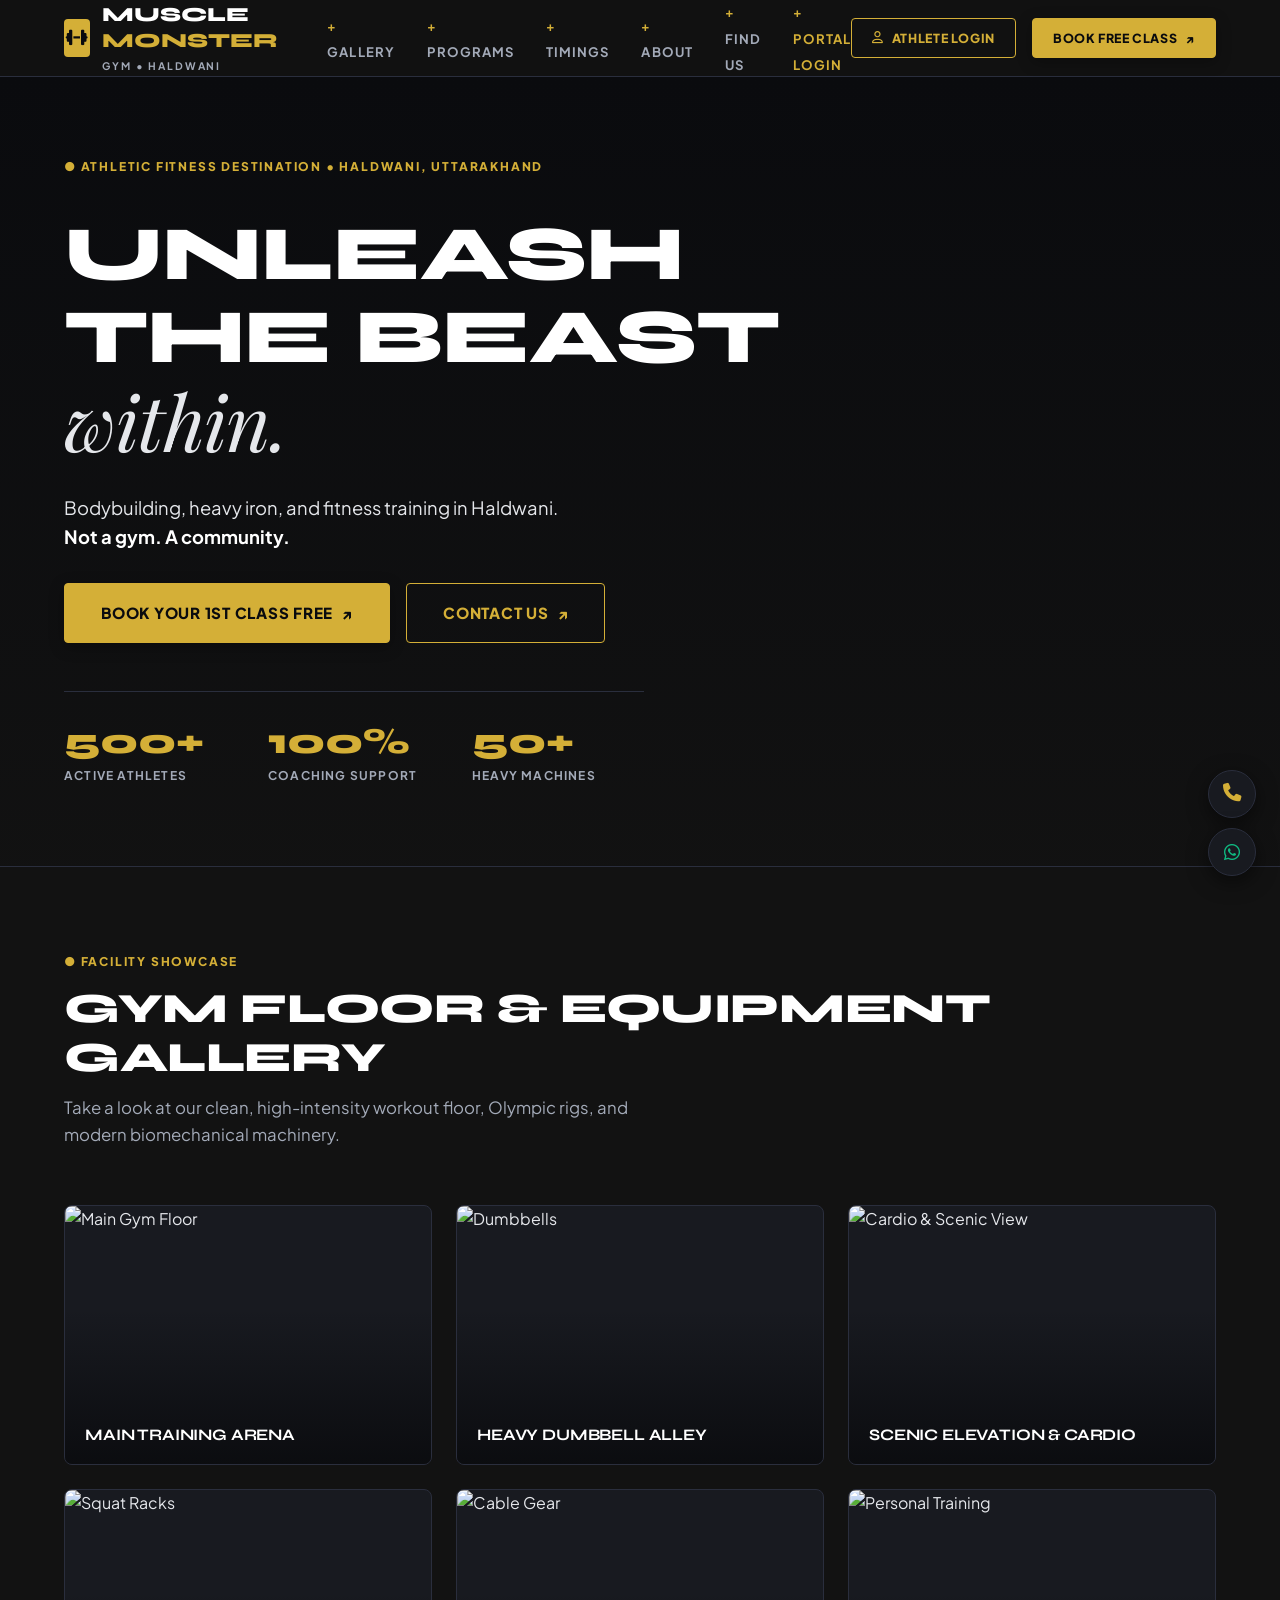
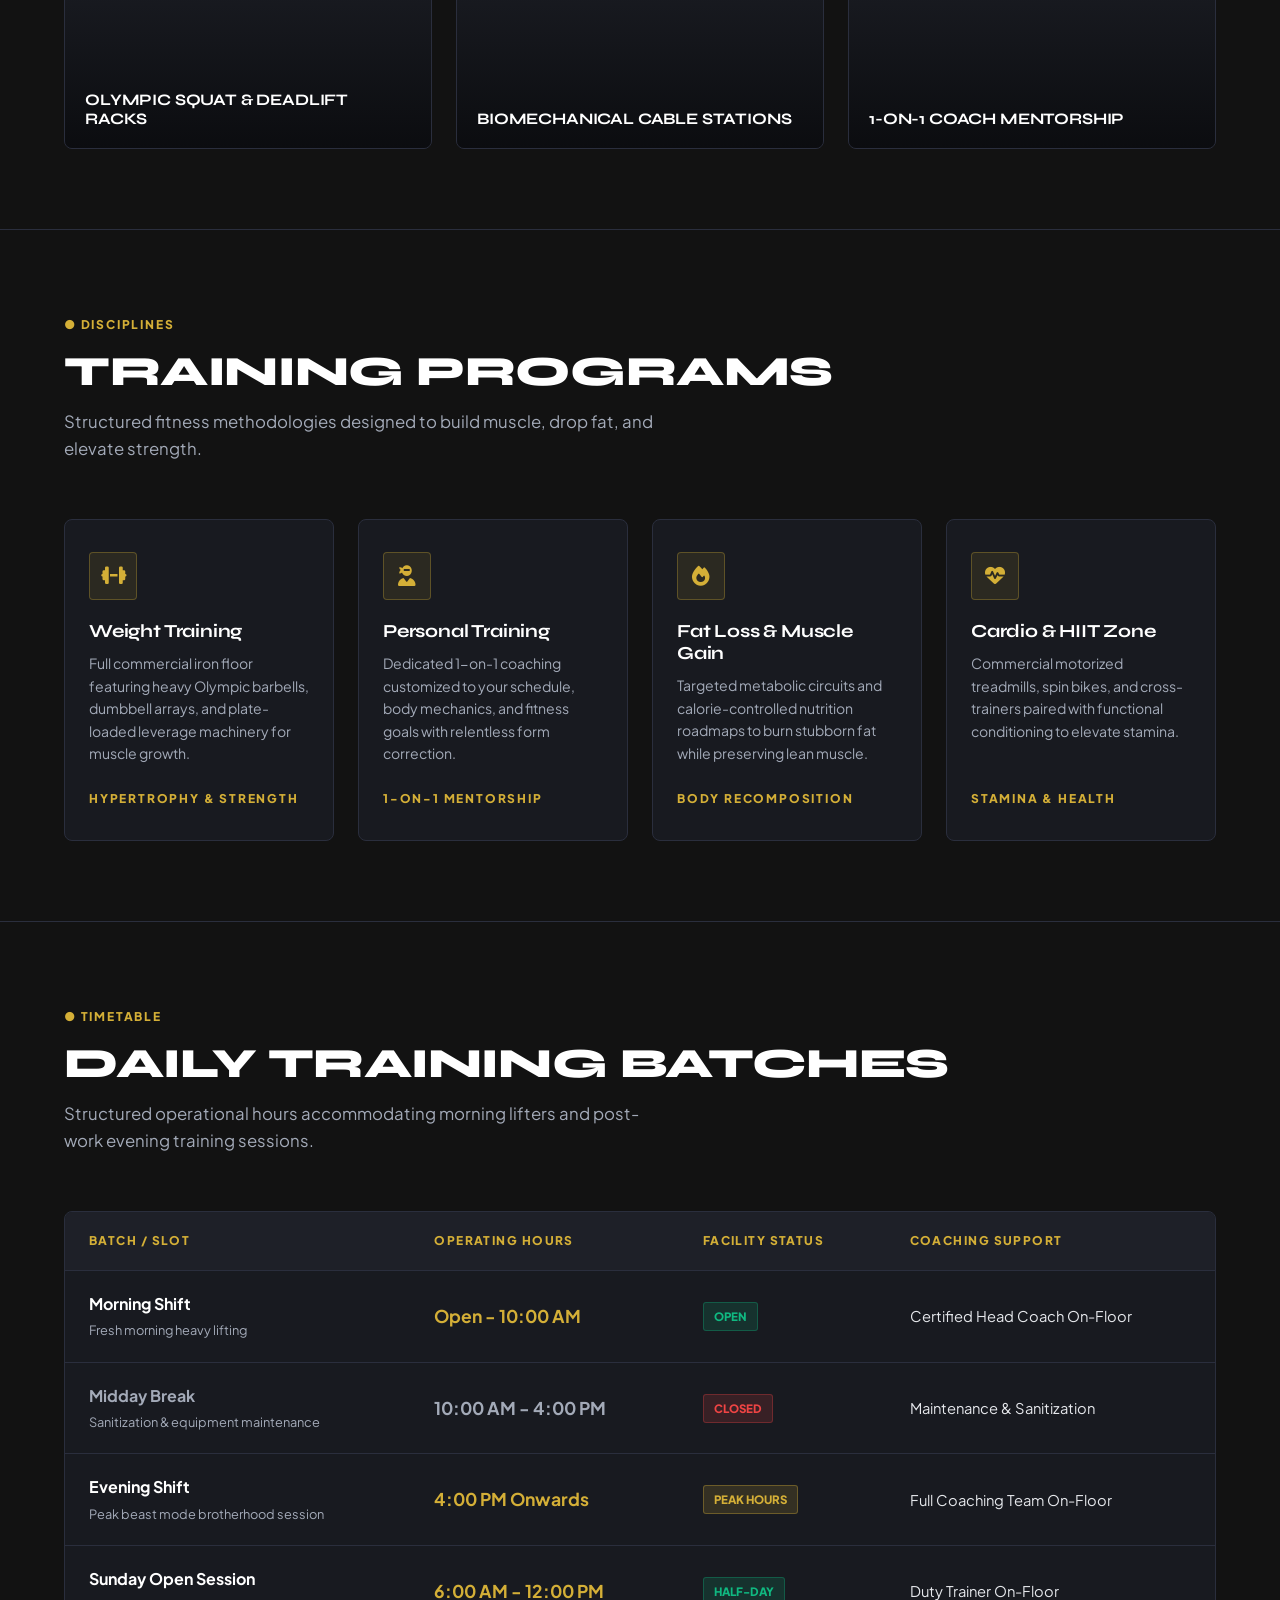
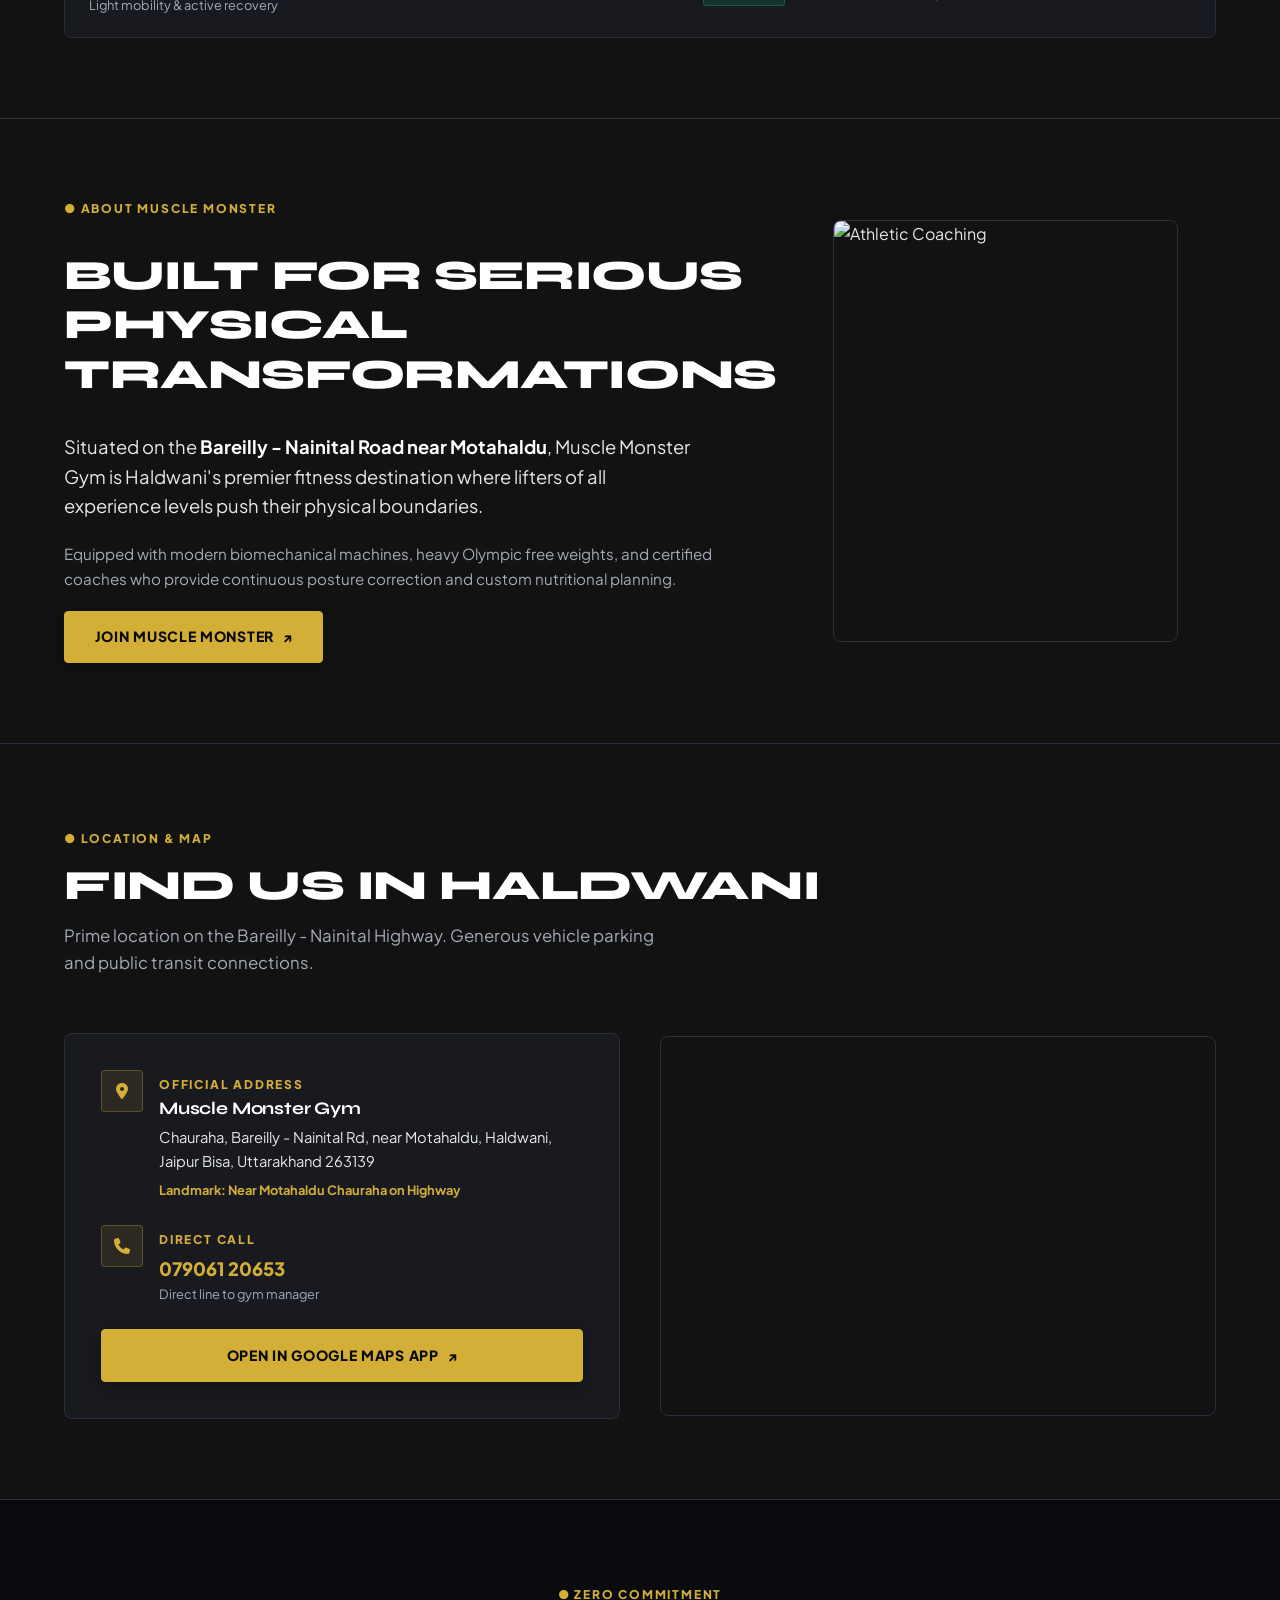
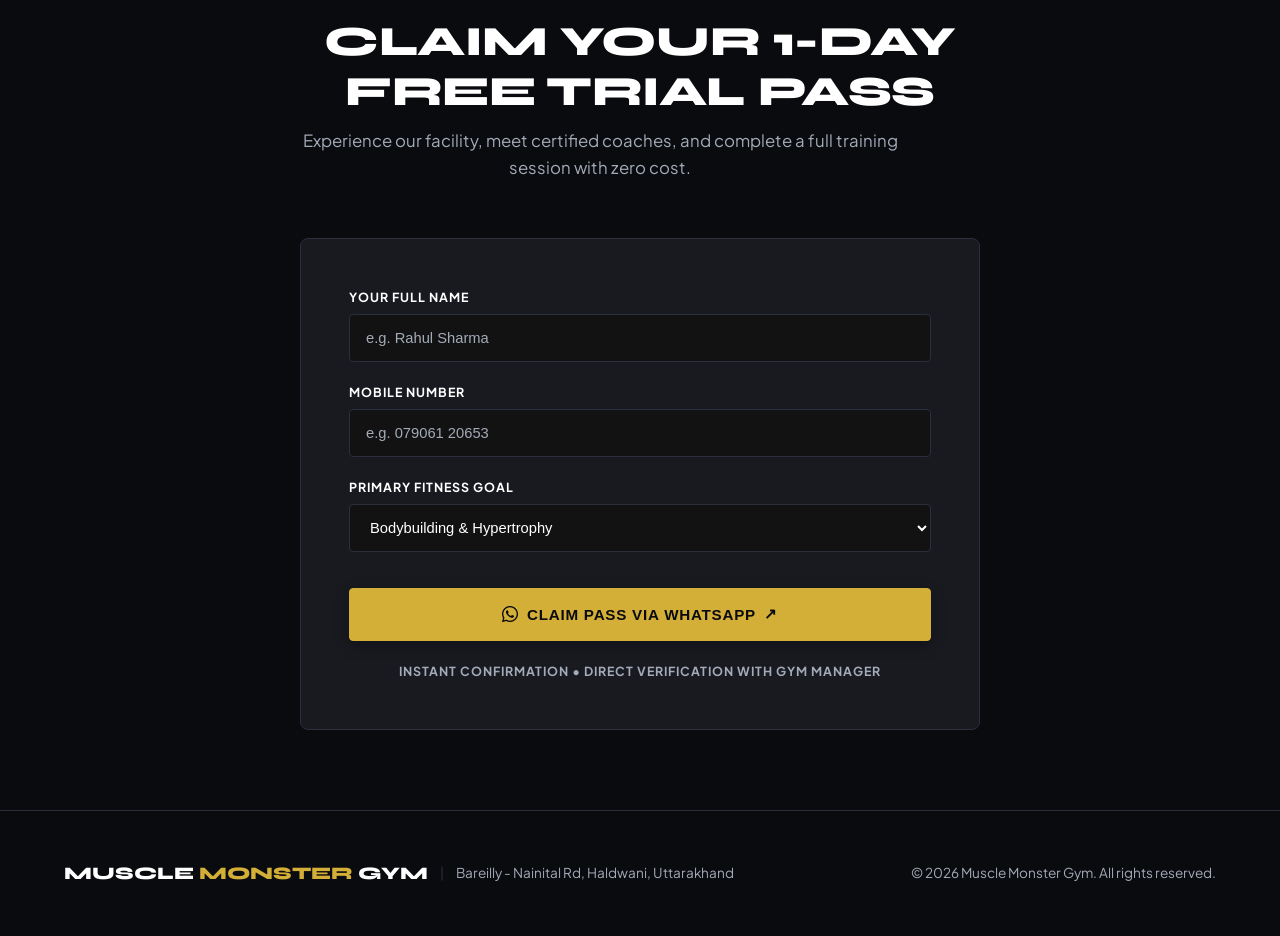
==== commit e41c5cf6: "Add files via upload" ====
--- a/index.html
+++ b/index.html
@@ -3,10 +3,10 @@
 <head>
   <meta charset="UTF-8">
   <meta name="viewport" content="width=device-width, initial-scale=1.0">
-  <title>Muscle Monster Gym | Premier Bodybuilding & Fitness Sanctuary</title>
-  <meta name="description" content="Muscle Monster Gym - Haldwani's premier athletic fitness center on Bareilly-Nainital Road near Motahaldu. Luxurious Matte Dark training facility with heavy iron and elite coaching.">
+  <title>Muscle Monster Gym | Premier Bodybuilding & Fitness Hub Haldwani</title>
+  <meta name="description" content="Muscle Monster Gym - Haldwani's premier fitness center on Bareilly-Nainital Road near Motahaldu. Unleash the beast within.">
   
-  <!-- Stitch Obsidian Kinetic Fonts: Syne (Display) & Plus Jakarta Sans (Body) & Playfair Display (Serif Accent) -->
+  <!-- Modern Clean Typography: Syne, Plus Jakarta Sans, Playfair Display -->
   <link rel="preconnect" href="https://fonts.googleapis.com">
   <link rel="preconnect" href="https://fonts.gstatic.com" crossorigin>
   <link href="https://fonts.googleapis.com/css2?family=Playfair+Display:ital,wght@1,400;1,600&family=Plus+Jakarta+Sans:wght@400;500;600;700;800&family=Syne:wght@700;800&display=swap" rel="stylesheet">
@@ -14,10 +14,10 @@
   <!-- Font Awesome 6 Icons -->
   <link rel="stylesheet" href="https://cdnjs.cloudflare.com/ajax/libs/font-awesome/6.5.1/css/all.min.css">
 
-  <!-- Stitch Linked Stylesheet -->
+  <!-- Clean Matte Dark & Golden Stylesheet -->
   <link rel="stylesheet" href="style.css">
 
-  <!-- Stitch Linked Script -->
+  <!-- Interactive JavaScript -->
   <script src="script.js" defer></script>
 </head>
 
@@ -28,43 +28,43 @@
     <div class="container">
       <div class="nav-wrapper">
         
-        <!-- Brand Logo -->
+        <!-- Clean Brand Logo -->
         <a href="#home" class="brand-logo">
-          <div class="brand-emblem">
+          <div class="brand-icon">
             <i class="fa-solid fa-dumbbell -rotate-45"></i>
           </div>
-          <div class="brand-text">
-            <span class="brand-title">Muscle <span>Monster</span></span>
-            <span class="brand-subtitle">Gym • Haldwani</span>
+          <div>
+            <span class="brand-name">Muscle <span>Monster</span></span>
+            <span class="brand-sub">Gym • Haldwani</span>
           </div>
         </a>
 
-        <!-- Desktop Navigation with Stitch '+' Prefix -->
+        <!-- Desktop Navigation Menu -->
         <nav>
           <ul class="nav-menu" id="nav-menu">
-            <li><a href="#gallery" class="nav-link"><span class="prefix">+</span> Gallery</a></li>
-            <li><a href="#programs" class="nav-link"><span class="prefix">+</span> Programs</a></li>
-            <li><a href="#pricing" class="nav-link"><span class="prefix">+</span> Pricing</a></li>
-            <li><a href="#schedule" class="nav-link"><span class="prefix">+</span> Schedule</a></li>
-            <li><a href="#about" class="nav-link"><span class="prefix">+</span> About</a></li>
-            <li><a href="#location" class="nav-link"><span class="prefix">+</span> Find Us</a></li>
+            <li><a href="#gallery" class="nav-link"><span>+</span> Gallery</a></li>
+            <li><a href="#programs" class="nav-link"><span>+</span> Programs</a></li>
+            <li><a href="#schedule" class="nav-link"><span>+</span> Timings</a></li>
+            <li><a href="#about" class="nav-link"><span>+</span> About</a></li>
+            <li><a href="#location" class="nav-link"><span>+</span> Find Us</a></li>
+            <li><a href="/login" class="nav-link" style="color: var(--gold);"><span>+</span> Portal Login</a></li>
           </ul>
         </nav>
 
-        <!-- Header Actions -->
+        <!-- Header Actions with Golden Buttons -->
         <div class="nav-actions">
-          <a href="tel:07906120653" class="btn btn-ghost btn-sm">
-            <i class="fa-solid fa-phone" style="color: var(--color-primary);"></i>
-            <span>079061 20653</span>
+          <a href="/login" class="btn btn-gold-outline btn-sm">
+            <i class="fa-regular fa-user"></i>
+            <span>Athlete Login</span>
           </a>
-          <a href="#booking" class="btn btn-primary btn-sm">
-            <span>Free Pass</span>
-            <i class="fa-solid fa-arrow-up-right-from-square" style="font-size: 0.75rem;"></i>
+          <a href="#contact-form" class="btn btn-gold btn-sm">
+            <span>Book Free Class</span>
+            <span>↗</span>
           </a>
         </div>
 
         <!-- Mobile Menu Toggle Button -->
-        <button class="menu-toggle" id="menu-toggle" aria-label="Toggle Navigation Menu">
+        <button class="mobile-toggle" id="menu-toggle" aria-label="Toggle Menu">
           <i class="fa-solid fa-bars"></i>
         </button>
 
@@ -72,538 +72,250 @@
     </div>
   </header>
 
-  <!-- ================= HERO SECTION ================= -->
+  <!-- ================= HERO SECTION (CLEAN, SPACIOUS, UNCLUTTERED) ================= -->
   <section class="hero-section" id="home">
-    <div class="hero-spotlight"></div>
-    
-    <div class="container">
-      <div class="hero-grid">
+    <div class="container">
+      <div class="hero-inner">
         
-        <!-- Hero Left Column: Monolithic Headline & Telemetry -->
-        <div class="hero-content">
-          
-          <div class="section-tag">
-            <span class="label-caps label-caps-accent">● ATHLETIC SANCTUARY</span>
-            <span class="label-caps" style="color: var(--border-hairline);">|</span>
-            <span class="label-caps">HALDWANI, UTTARAKHAND</span>
-          </div>
-
-          <h1 class="hero-headline">
-            Unleash the beast <br>
-            <span class="serif-within">within.</span>
-          </h1>
-
-          <p class="hero-subtext">
-            High-intensity bodybuilding, biomechanical machinery, and precision coaching on <strong>Bareilly - Nainital Road, Haldwani</strong>. Not just a gym. An iron powerhouse.
-          </p>
-
-          <div class="hero-actions">
-            <a href="#booking" class="btn btn-primary btn-lg">
-              <span>Book 1st Class Free</span>
-              <i class="fa-solid fa-arrow-right"></i>
-            </a>
-            <a href="#location" class="btn btn-ghost btn-lg">
-              <span>Directions</span>
-              <i class="fa-solid fa-location-arrow"></i>
-            </a>
-          </div>
-
-          <!-- Quick Telemetry Counters -->
-          <div class="hero-telemetry">
-            <div class="telemetry-item">
-              <span class="telemetry-num primary counter-animate" data-target="500" data-suffix="+" data-duration="2400">0</span>
-              <span class="telemetry-label">Active Athletes</span>
-            </div>
-            <div class="telemetry-item">
-              <span class="telemetry-num counter-animate" data-target="100" data-suffix="%" data-duration="2000">0</span>
-              <span class="telemetry-label">Coaching Support</span>
-            </div>
-            <div class="telemetry-item">
-              <span class="telemetry-num counter-animate" data-target="50" data-suffix="+" data-duration="1800">0</span>
-              <span class="telemetry-label">Heavy Machines</span>
-            </div>
-          </div>
-
-        </div>
-
-        <!-- Hero Right Column: Structured Booking Card -->
-        <div class="booking-card" id="booking">
-          <div class="booking-header">
-            <span class="booking-badge">1-Day Free Access</span>
-            <h3 class="title-h3" style="color: var(--text-high); text-transform: uppercase;">
-              Claim Your Free Pass
-            </h3>
-            <p style="color: var(--text-med); font-size: 0.85rem; margin-top: 0.35rem;">
-              Experience our equipment and atmosphere with zero financial commitment.
-            </p>
-          </div>
-
-          <form class="booking-form" id="booking-form">
-            <div class="form-group">
-              <label class="form-label" for="user-name">Full Name</label>
-              <input type="text" id="user-name" class="form-input" placeholder="e.g. Alex Sharma" required>
-            </div>
-
-            <div class="form-group">
-              <label class="form-label" for="user-phone">Mobile Number</label>
-              <input type="tel" id="user-phone" class="form-input" placeholder="e.g. 079061 20653" required>
-            </div>
-
-            <div class="form-group">
-              <label class="form-label" for="user-goal">Target Focus</label>
-              <select id="user-goal" class="form-select">
-                <option value="Bodybuilding & Hypertrophy">Bodybuilding & Hypertrophy</option>
-                <option value="Fat Loss & Calorie Deficit">Fat Loss & Conditioning</option>
-                <option value="1-on-1 Personal Training">1-on-1 Personal Coaching</option>
-                <option value="Strength & Powerlifting">Strength & Powerlifting</option>
-                <option value="General Athletic Stamina">General Athletic Stamina</option>
-              </select>
-            </div>
-
-            <button type="submit" class="btn btn-primary" style="width: 100%; margin-top: 0.5rem; padding: 1rem;">
-              <i class="fa-brands fa-whatsapp" style="font-size: 1.1rem;"></i>
-              <span>Claim Pass Via WhatsApp</span>
-            </button>
-          </form>
-
-          <p class="label-caps" style="text-align: center; color: var(--text-low); margin-top: 1rem;">
-            Instant verification • Direct confirmation from gym manager
-          </p>
-        </div>
-
-      </div>
-    </div>
-  </section>
-
-  <!-- ================= GALLERY GRID WITH HOVER LIFT-EFFECTS ================= -->
-  <section class="section-spacing" id="gallery" style="background-color: var(--bg-canvas); border-bottom: 1px solid var(--border-hairline);">
+        <span class="section-tag">
+          ● ATHLETIC FITNESS DESTINATION • HALDWANI, UTTARAKHAND
+        </span>
+
+        <h1 class="hero-headline">
+          Unleash the beast <br>
+          <span class="serif-within">within.</span>
+        </h1>
+
+        <p class="hero-subtext">
+          Bodybuilding, heavy iron, and fitness training in Haldwani. <br>
+          <strong>Not a gym. A community.</strong>
+        </p>
+
+        <!-- Golden Buttons with Hover Lift & Glow -->
+        <div class="hero-buttons">
+          <a href="#contact-form" class="btn btn-gold btn-lg">
+            <span>Book your 1st class free</span>
+            <span>↗</span>
+          </a>
+          <a href="#location" class="btn btn-gold-outline btn-lg">
+            <span>Contact Us</span>
+            <span>↗</span>
+          </a>
+        </div>
+
+        <!-- Clean Telemetry Counter Bar (Scroll-Triggered Animation) -->
+        <div class="telemetry-bar">
+          <div class="telemetry-item">
+            <span class="telemetry-num counter-animate" data-target="500" data-suffix="+" data-duration="2200">0</span>
+            <span class="telemetry-label">Active Athletes</span>
+          </div>
+          <div class="telemetry-item">
+            <span class="telemetry-num counter-animate" data-target="100" data-suffix="%" data-duration="2000">0</span>
+            <span class="telemetry-label">Coaching Support</span>
+          </div>
+          <div class="telemetry-item">
+            <span class="telemetry-num counter-animate" data-target="50" data-suffix="+" data-duration="1800">0</span>
+            <span class="telemetry-label">Heavy Machines</span>
+          </div>
+        </div>
+
+      </div>
+    </div>
+  </section>
+
+  <!-- ================= GALLERY SECTION ================= -->
+  <section class="section" id="gallery">
     <div class="container">
       
       <div class="section-header">
-        <div class="section-tag">
-          <span class="label-caps label-caps-accent">● FACILITY ARCHITECTURE</span>
-          <span class="label-caps">VISUAL TOUR</span>
-        </div>
-        <h2 class="title-h2">
-          Inside Muscle Monster Gym
-        </h2>
+        <span class="section-tag">● FACILITY SHOWCASE</span>
+        <h2 class="title-section">Gym Floor & Equipment Gallery</h2>
         <p class="section-desc">
-          Engineered for serious lifters. Biomechanically calibrated plate-loaded machinery, heavy dumbbells, and atmospheric lighting.
-        </p>
-      </div>
-
-      <!-- Bento Gallery Grid -->
+          Take a look at our clean, high-intensity workout floor, Olympic rigs, and modern biomechanical machinery.
+        </p>
+      </div>
+
       <div class="gallery-grid">
         
-        <!-- Tile 1: Main Floor Arena (Span 8) -->
-        <div class="gallery-card col-8 row-2" data-title="Main Iron Training Floor" data-full-img="https://images.unsplash.com/photo-1534438327276-14e5300c3a48?auto=format&fit=crop&w=1600&q=85">
-          <img src="https://images.unsplash.com/photo-1534438327276-14e5300c3a48?auto=format&fit=crop&w=1000&q=80" alt="Main Gym Floor" class="gallery-img">
+        <div class="gallery-card" data-title="Main Iron Training Floor" data-full-img="https://images.unsplash.com/photo-1534438327276-14e5300c3a48?auto=format&fit=crop&w=1600&q=85">
+          <img src="https://images.unsplash.com/photo-1534438327276-14e5300c3a48?auto=format&fit=crop&w=700&q=80" alt="Main Gym Floor" class="gallery-img">
           <div class="gallery-overlay">
-            <span class="label-caps label-caps-accent mb-1">MAIN TRAINING FLOOR</span>
-            <div class="gallery-meta">
-              <h3 class="gallery-title">Comprehensive Iron Floor</h3>
-              <div class="gallery-zoom-icon"><i class="fa-solid fa-expand"></i></div>
-            </div>
-          </div>
-        </div>
-
-        <!-- Tile 2: Heavy Dumbbell Alley (Span 4) -->
-        <div class="gallery-card col-4" data-title="Dumbbell & Free Weight Alley" data-full-img="https://images.unsplash.com/photo-1584735935682-2f2b69dff9d2?auto=format&fit=crop&w=1600&q=85">
+            <h3 class="gallery-title">Main Training Arena</h3>
+          </div>
+        </div>
+
+        <div class="gallery-card" data-title="Dumbbell & Free Weights Area" data-full-img="https://images.unsplash.com/photo-1584735935682-2f2b69dff9d2?auto=format&fit=crop&w=1600&q=85">
           <img src="https://images.unsplash.com/photo-1584735935682-2f2b69dff9d2?auto=format&fit=crop&w=700&q=80" alt="Dumbbells" class="gallery-img">
           <div class="gallery-overlay">
-            <span class="label-caps label-caps-accent mb-1">FREE WEIGHT MATRIX</span>
-            <div class="gallery-meta">
-              <h3 class="gallery-title">2.5kg - 40kg+ Pairs</h3>
-              <div class="gallery-zoom-icon"><i class="fa-solid fa-expand"></i></div>
-            </div>
-          </div>
-        </div>
-
-        <!-- Tile 3: Scenic Mountain Sunset Gym (Span 4) -->
-        <div class="gallery-card col-4" data-title="Sunset & Scenic Elevation" data-full-img="https://images.unsplash.com/photo-1518611012118-696072aa579a?auto=format&fit=crop&w=1600&q=85">
-          <img src="https://images.unsplash.com/photo-1518611012118-696072aa579a?auto=format&fit=crop&w=700&q=80" alt="Cardio & Sunset Window" class="gallery-img">
+            <h3 class="gallery-title">Heavy Dumbbell Alley</h3>
+          </div>
+        </div>
+
+        <div class="gallery-card" data-title="Scenic Mountain Window Vista" data-full-img="https://images.unsplash.com/photo-1518611012118-696072aa579a?auto=format&fit=crop&w=1600&q=85">
+          <img src="https://images.unsplash.com/photo-1518611012118-696072aa579a?auto=format&fit=crop&w=700&q=80" alt="Cardio & Scenic View" class="gallery-img">
           <div class="gallery-overlay">
-            <span class="label-caps label-caps-accent mb-1">SCENIC ELEVATION</span>
-            <div class="gallery-meta">
-              <h3 class="gallery-title">Natural Light & Vista</h3>
-              <div class="gallery-zoom-icon"><i class="fa-solid fa-expand"></i></div>
-            </div>
-          </div>
-        </div>
-
-        <!-- Tile 4: Olympic Squat Racks (Span 4) -->
-        <div class="gallery-card col-4" data-title="Olympic Power Racks" data-full-img="https://images.unsplash.com/photo-1581009146145-b5ef050c2e1e?auto=format&fit=crop&w=1600&q=85">
+            <h3 class="gallery-title">Scenic Elevation & Cardio</h3>
+          </div>
+        </div>
+
+        <div class="gallery-card" data-title="Olympic Power Racks" data-full-img="https://images.unsplash.com/photo-1581009146145-b5ef050c2e1e?auto=format&fit=crop&w=1600&q=85">
           <img src="https://images.unsplash.com/photo-1581009146145-b5ef050c2e1e?auto=format&fit=crop&w=700&q=80" alt="Squat Racks" class="gallery-img">
           <div class="gallery-overlay">
-            <span class="label-caps label-caps-accent mb-1">OLYMPIC RIG</span>
-            <div class="gallery-meta">
-              <h3 class="gallery-title">Squat & Deadlift Zone</h3>
-              <div class="gallery-zoom-icon"><i class="fa-solid fa-expand"></i></div>
-            </div>
-          </div>
-        </div>
-
-        <!-- Tile 5: Biomechanical Pulley Stations (Span 4) -->
-        <div class="gallery-card col-4" data-title="Biomechanical Cable Stations" data-full-img="https://images.unsplash.com/photo-1571902943202-507ec2618e8f?auto=format&fit=crop&w=1600&q=85">
+            <h3 class="gallery-title">Olympic Squat & Deadlift Racks</h3>
+          </div>
+        </div>
+
+        <div class="gallery-card" data-title="Biomechanical Cable Stations" data-full-img="https://images.unsplash.com/photo-1571902943202-507ec2618e8f?auto=format&fit=crop&w=1600&q=85">
           <img src="https://images.unsplash.com/photo-1571902943202-507ec2618e8f?auto=format&fit=crop&w=700&q=80" alt="Cable Gear" class="gallery-img">
           <div class="gallery-overlay">
-            <span class="label-caps label-caps-accent mb-1">CABLE ISOKINETICS</span>
-            <div class="gallery-meta">
-              <h3 class="gallery-title">Precision Pulley Gear</h3>
-              <div class="gallery-zoom-icon"><i class="fa-solid fa-expand"></i></div>
-            </div>
-          </div>
-        </div>
-
-        <!-- Tile 6: 1-on-1 Athlete Mentorship (Span 4) -->
-        <div class="gallery-card col-4" data-title="1-on-1 Coach Mentorship" data-full-img="https://images.unsplash.com/photo-1517838277536-f5f99be501cd?auto=format&fit=crop&w=1600&q=85">
-          <img src="https://images.unsplash.com/photo-1517838277536-f5f99be501cd?auto=format&fit=crop&w=700&q=80" alt="Personal Coaching" class="gallery-img">
+            <h3 class="gallery-title">Biomechanical Cable Stations</h3>
+          </div>
+        </div>
+
+        <div class="gallery-card" data-title="1-on-1 Personal Coaching" data-full-img="https://images.unsplash.com/photo-1517838277536-f5f99be501cd?auto=format&fit=crop&w=1600&q=85">
+          <img src="https://images.unsplash.com/photo-1517838277536-f5f99be501cd?auto=format&fit=crop&w=700&q=80" alt="Personal Training" class="gallery-img">
           <div class="gallery-overlay">
-            <span class="label-caps label-caps-accent mb-1">COACHING SESSIONS</span>
-            <div class="gallery-meta">
-              <h3 class="gallery-title">Form & Technique Checks</h3>
-              <div class="gallery-zoom-icon"><i class="fa-solid fa-expand"></i></div>
-            </div>
-          </div>
-        </div>
-
-      </div>
-
-    </div>
-  </section>
-
-  <!-- ================= TRAINING DISCIPLINES ================= -->
-  <section class="section-spacing" id="programs" style="border-bottom: 1px solid var(--border-hairline);">
+            <h3 class="gallery-title">1-on-1 Coach Mentorship</h3>
+          </div>
+        </div>
+
+      </div>
+
+    </div>
+  </section>
+
+  <!-- ================= TRAINING PROGRAMS ================= -->
+  <section class="section" id="programs">
     <div class="container">
       
       <div class="section-header">
-        <div class="section-tag">
-          <span class="label-caps label-caps-accent">● TRAINING METHODOLOGIES</span>
-          <span class="label-caps">STRUCTURED DISCIPLINES</span>
-        </div>
-        <h2 class="title-h2">
-          Engineered For Physical Progression
-        </h2>
+        <span class="section-tag">● DISCIPLINES</span>
+        <h2 class="title-section">Training Programs</h2>
         <p class="section-desc">
-          Four distinct disciplines designed to help you build dense muscle, optimize metabolic expenditure, or elevate functional stamina.
+          Structured fitness methodologies designed to build muscle, drop fat, and elevate strength.
         </p>
       </div>
 
       <div class="programs-grid">
         
-        <!-- Card 1 -->
         <div class="program-card">
           <div>
-            <div class="program-icon-box">
+            <div class="program-icon">
               <i class="fa-solid fa-dumbbell"></i>
             </div>
             <h3 class="program-title">Weight Training</h3>
             <p class="program-desc">
-              Extensive free-weight territory featuring heavy Olympic barbells, dumbbell arrays, and plate-loaded leverage machinery designed for muscle hypertrophy.
+              Full commercial iron floor featuring heavy Olympic barbells, dumbbell arrays, and plate-loaded leverage machinery for muscle growth.
             </p>
           </div>
-          <span class="label-caps label-caps-accent" style="margin-top: 1.5rem; display: block;">Hypertrophy & Density</span>
-        </div>
-
-        <!-- Card 2 -->
+          <span class="section-tag" style="margin-top: 1.5rem; margin-bottom: 0;">Hypertrophy & Strength</span>
+        </div>
+
         <div class="program-card">
           <div>
-            <div class="program-icon-box">
+            <div class="program-icon">
               <i class="fa-solid fa-user-ninja"></i>
             </div>
             <h3 class="program-title">Personal Training</h3>
             <p class="program-desc">
-              Dedicated 1-on-1 coaching calibrated around your personal schedule, biomechanics, and rate of recovery with relentless form correction.
+              Dedicated 1-on-1 coaching customized to your schedule, body mechanics, and fitness goals with relentless form correction.
             </p>
           </div>
-          <span class="label-caps label-caps-accent" style="margin-top: 1.5rem; display: block;">1-on-1 Mentorship</span>
-        </div>
-
-        <!-- Card 3 -->
+          <span class="section-tag" style="margin-top: 1.5rem; margin-bottom: 0;">1-on-1 Mentorship</span>
+        </div>
+
         <div class="program-card">
           <div>
-            <div class="program-icon-box">
+            <div class="program-icon">
               <i class="fa-solid fa-fire"></i>
             </div>
-            <h3 class="program-title">Fat Loss & Recomp</h3>
+            <h3 class="program-title">Fat Loss & Muscle Gain</h3>
             <p class="program-desc">
-              Scientific metabolic circuits and calorie-management guidance to strip stubborn body fat while defending and revealing lean muscle mass.
+              Targeted metabolic circuits and calorie-controlled nutrition roadmaps to burn stubborn fat while preserving lean muscle.
             </p>
           </div>
-          <span class="label-caps label-caps-accent" style="margin-top: 1.5rem; display: block;">Metabolic Density</span>
-        </div>
-
-        <!-- Card 4 -->
+          <span class="section-tag" style="margin-top: 1.5rem; margin-bottom: 0;">Body Recomposition</span>
+        </div>
+
         <div class="program-card">
           <div>
-            <div class="program-icon-box">
+            <div class="program-icon">
               <i class="fa-solid fa-heart-pulse"></i>
             </div>
-            <h3 class="program-title">Cardio & HIIT</h3>
+            <h3 class="program-title">Cardio & HIIT Zone</h3>
             <p class="program-desc">
-              Commercial motorized treadmills, spin trainers, and cross-trainers paired with functional turf intervals to reinforce stamina and cardiac capacity.
+              Commercial motorized treadmills, spin bikes, and cross-trainers paired with functional conditioning to elevate stamina.
             </p>
           </div>
-          <span class="label-caps label-caps-accent" style="margin-top: 1.5rem; display: block;">Cardiac Endurance</span>
-        </div>
-
-      </div>
-
-    </div>
-  </section>
-
-  <!-- ================= PRICING CARDS COMPONENT ================= -->
-  <section class="section-spacing" id="pricing" style="background-color: var(--bg-canvas); border-bottom: 1px solid var(--border-hairline);">
-    <div class="container">
-      
-      <div class="section-header text-center">
-        <div class="section-tag">
-          <span class="label-caps label-caps-accent">● MEMBERSHIP TIERS</span>
-          <span class="label-caps">TRANSPARENT VALUE</span>
-        </div>
-        <h2 class="title-h2">
-          Structured Membership Plans
-        </h2>
-        <p class="section-desc" style="margin-left: auto; margin-right: auto;">
-          Zero hidden registration costs. High-performance access tailored for committed athletes and fitness enthusiasts.
-        </p>
-      </div>
-
-      <div class="pricing-grid">
-        
-        <!-- Tier 1: Monthly Foundation -->
-        <div class="pricing-card">
-          <div>
-            <div class="pricing-header">
-              <h3 class="pricing-plan-name">1-Month Foundation</h3>
-              <div class="pricing-price">
-                <span class="price-currency">₹</span>
-                <span class="price-amount">1,499</span>
-                <span class="price-period">/ Month</span>
-              </div>
-              <p class="label-caps" style="color: var(--text-low); margin-top: 0.5rem;">Billed Monthly • Flexible</p>
-            </div>
-
-            <ul class="pricing-features">
-              <li class="feature-item">
-                <i class="fa-solid fa-check"></i>
-                <span>Full access to all heavy iron machines</span>
-              </li>
-              <li class="feature-item">
-                <i class="fa-solid fa-check"></i>
-                <span>Free weights, dumbbells & power racks</span>
-              </li>
-              <li class="feature-item">
-                <i class="fa-solid fa-check"></i>
-                <span>Cardio zone & treadmill floor</span>
-              </li>
-              <li class="feature-item">
-                <i class="fa-solid fa-check"></i>
-                <span>General posture & workout guidance</span>
-              </li>
-              <li class="feature-item">
-                <i class="fa-solid fa-check"></i>
-                <span>Free bike & vehicle parking</span>
-              </li>
-            </ul>
-          </div>
-
-          <a href="https://wa.me/917906120653?text=Hi%20Muscle%20Monster%20Gym!%20I%20am%20interested%20in%20the%201-Month%20Foundation%20Plan." target="_blank" class="btn btn-ghost" style="width: 100%;">
-            <span>Choose Plan</span>
-            <i class="fa-solid fa-arrow-right"></i>
-          </a>
-        </div>
-
-        <!-- Tier 2: 3-Month Beast Transformation (Featured) -->
-        <div class="pricing-card featured">
-          <span class="popular-tag">MOST POPULAR</span>
-
-          <div>
-            <div class="pricing-header">
-              <h3 class="pricing-plan-name" style="color: var(--color-primary);">3-Month Transformation</h3>
-              <div class="pricing-price">
-                <span class="price-currency">₹</span>
-                <span class="price-amount">3,499</span>
-                <span class="price-period">/ Quarter</span>
-              </div>
-              <p class="label-caps" style="color: var(--color-primary); margin-top: 0.5rem;">Effective ₹1,166 / Month • Save 22%</p>
-            </div>
-
-            <ul class="pricing-features">
-              <li class="feature-item">
-                <i class="fa-solid fa-circle-check"></i>
-                <span><strong>All 1-Month Foundation benefits</strong></span>
-              </li>
-              <li class="feature-item">
-                <i class="fa-solid fa-circle-check"></i>
-                <span>Customized muscle gain / fat loss diet plan</span>
-              </li>
-              <li class="feature-item">
-                <i class="fa-solid fa-circle-check"></i>
-                <span>Weekly body composition & progress metrics</span>
-              </li>
-              <li class="feature-item">
-                <i class="fa-solid fa-circle-check"></i>
-                <span>Personal locker privileges</span>
-              </li>
-              <li class="feature-item">
-                <i class="fa-solid fa-circle-check"></i>
-                <span>1 Free workout guest pass per month</span>
-              </li>
-            </ul>
-          </div>
-
-          <a href="https://wa.me/917906120653?text=Hi%20Muscle%20Monster%20Gym!%20I%20want%20to%20enroll%20in%20the%203-Month%20Transformation%20Plan." target="_blank" class="btn btn-primary" style="width: 100%;">
-            <span>Claim Transformation</span>
-            <i class="fa-solid fa-bolt"></i>
-          </a>
-        </div>
-
-        <!-- Tier 3: 12-Month VIP Black Card -->
-        <div class="pricing-card vip">
-          <span class="vip-tag">VIP BLACK CARD</span>
-
-          <div>
-            <div class="pricing-header">
-              <h3 class="pricing-plan-name" style="color: var(--color-secondary);">12-Month Annual VIP</h3>
-              <div class="pricing-price">
-                <span class="price-currency">₹</span>
-                <span class="price-amount">9,999</span>
-                <span class="price-period">/ Year</span>
-              </div>
-              <p class="label-caps label-caps-gold" style="margin-top: 0.5rem;">Effective ₹833 / Month • Best Annual Value</p>
-            </div>
-
-            <ul class="pricing-features">
-              <li class="feature-item">
-                <i class="fa-solid fa-award"></i>
-                <span><strong>Full 365 days VIP facility priority</strong></span>
-              </li>
-              <li class="feature-item">
-                <i class="fa-solid fa-award"></i>
-                <span>1-on-1 head trainer biometric assessment</span>
-              </li>
-              <li class="feature-item">
-                <i class="fa-solid fa-award"></i>
-                <span>Quarterly macro & diet roadmap revisions</span>
-              </li>
-              <li class="feature-item">
-                <i class="fa-solid fa-award"></i>
-                <span>Reserved personal equipment slots during peak</span>
-              </li>
-              <li class="feature-item">
-                <i class="fa-solid fa-award"></i>
-                <span>Complimentary gym shaker & workout kit</span>
-              </li>
-            </ul>
-          </div>
-
-          <a href="https://wa.me/917906120653?text=Hi%20Muscle%20Monster%20Gym!%20I%20am%20interested%20in%20the%2012-Month%20VIP%20Black%20Card." target="_blank" class="btn btn-vip" style="width: 100%;">
-            <span>Enroll as VIP</span>
-            <i class="fa-solid fa-crown"></i>
-          </a>
-        </div>
-
-      </div>
-
-    </div>
-  </section>
-
-  <!-- ================= SCHEDULE TABLES COMPONENT ================= -->
-  <section class="section-spacing" id="schedule" style="border-bottom: 1px solid var(--border-hairline);">
+          <span class="section-tag" style="margin-top: 1.5rem; margin-bottom: 0;">Stamina & Health</span>
+        </div>
+
+      </div>
+
+    </div>
+  </section>
+
+  <!-- ================= TIMINGS & SCHEDULE TABLE ================= -->
+  <section class="section" id="schedule">
     <div class="container">
       
       <div class="section-header">
-        <div class="section-tag">
-          <span class="label-caps label-caps-accent">● FACILITY TIMETABLE</span>
-          <span class="label-caps">6 DAYS SCHEDULE</span>
-        </div>
-        <h2 class="title-h2">
-          Daily Training Batches
-        </h2>
+        <span class="section-tag">● TIMETABLE</span>
+        <h2 class="title-section">Daily Training Batches</h2>
         <p class="section-desc">
-          Structured operational slots accommodating early-morning lifters, student athletes, and post-work evening warriors.
-        </p>
-      </div>
-
-      <div class="schedule-container">
+          Structured operational hours accommodating morning lifters and post-work evening training sessions.
+        </p>
+      </div>
+
+      <div class="schedule-wrapper">
         <table class="schedule-table">
           <thead>
             <tr>
               <th>Batch / Slot</th>
               <th>Operating Hours</th>
-              <th>Intensity Level</th>
               <th>Facility Status</th>
-              <th>Coaching On-Floor</th>
+              <th>Coaching Support</th>
             </tr>
           </thead>
           <tbody>
             <tr>
               <td>
-                <strong style="color: var(--text-high); display: block; font-size: 1rem;">Morning Power Shift</strong>
-                <span class="label-caps" style="color: var(--text-low);">Early risers & heavy strength sessions</span>
+                <strong style="color: var(--text-white); font-size: 1rem; display: block;">Morning Shift</strong>
+                <span style="font-size: 0.8rem; color: var(--text-muted);">Fresh morning heavy lifting</span>
               </td>
-              <td>
-                <span class="time-badge">Open - 10:00 AM</span>
-              </td>
-              <td>High Volume Hypertrophy</td>
-              <td>
-                <span class="status-pill open">
-                  <i class="fa-solid fa-circle" style="font-size: 6px;"></i> Active
-                </span>
-              </td>
-              <td style="color: var(--text-high);">Certified Head Coach</td>
+              <td><strong style="color: var(--gold); font-size: 1.1rem;">Open - 10:00 AM</strong></td>
+              <td><span class="status-badge open">Open</span></td>
+              <td>Certified Head Coach On-Floor</td>
             </tr>
 
             <tr>
               <td>
-                <strong style="color: var(--text-med); display: block; font-size: 1rem;">Midday Sanitization Break</strong>
-                <span class="label-caps" style="color: var(--text-muted);">Deep clean & maintenance cycle</span>
+                <strong style="color: var(--text-muted); font-size: 1rem; display: block;">Midday Break</strong>
+                <span style="font-size: 0.8rem; color: var(--text-muted);">Sanitization & equipment maintenance</span>
               </td>
-              <td>
-                <span class="time-badge" style="color: var(--text-low);">10:00 AM - 4:00 PM</span>
-              </td>
-              <td>Facility Reset</td>
-              <td>
-                <span class="status-pill break">
-                  <i class="fa-solid fa-pause" style="font-size: 8px;"></i> Closed
-                </span>
-              </td>
-              <td style="color: var(--text-low);">Equipment Maintenance Staff</td>
+              <td><strong style="color: var(--text-muted); font-size: 1.1rem;">10:00 AM - 4:00 PM</strong></td>
+              <td><span class="status-badge break">Closed</span></td>
+              <td>Maintenance & Sanitization</td>
             </tr>
 
             <tr>
               <td>
-                <strong style="color: var(--text-high); display: block; font-size: 1rem;">Evening Beast Shift</strong>
-                <span class="label-caps label-caps-accent">Peak energy brotherhood session</span>
+                <strong style="color: var(--text-white); font-size: 1rem; display: block;">Evening Shift</strong>
+                <span style="font-size: 0.8rem; color: var(--text-muted);">Peak beast mode brotherhood session</span>
               </td>
-              <td>
-                <span class="time-badge" style="color: var(--color-primary);">4:00 PM Onwards</span>
-              </td>
-              <td>Maximum Beast Intensity</td>
-              <td>
-                <span class="status-pill peak">
-                  <i class="fa-solid fa-fire" style="font-size: 8px;"></i> Peak Hours
-                </span>
-              </td>
-              <td style="color: var(--text-high);">Full Coaching Team</td>
+              <td><strong style="color: var(--gold); font-size: 1.1rem;">4:00 PM Onwards</strong></td>
+              <td><span class="status-badge peak">Peak Hours</span></td>
+              <td>Full Coaching Team On-Floor</td>
             </tr>
 
             <tr>
               <td>
-                <strong style="color: var(--text-high); display: block; font-size: 1rem;">Sunday Recovery & Open Floor</strong>
-                <span class="label-caps" style="color: var(--text-low);">Mobility, cardio & light conditioning</span>
+                <strong style="color: var(--text-white); font-size: 1rem; display: block;">Sunday Open Session</strong>
+                <span style="font-size: 0.8rem; color: var(--text-muted);">Light mobility & active recovery</span>
               </td>
-              <td>
-                <span class="time-badge">6:00 AM - 12:00 PM</span>
-              </td>
-              <td>Active Recovery</td>
-              <td>
-                <span class="status-pill open">
-                  <i class="fa-solid fa-circle" style="font-size: 6px;"></i> Half-Day
-                </span>
-              </td>
-              <td style="color: var(--text-high);">Duty Trainer On-Floor</td>
+              <td><strong style="color: var(--gold); font-size: 1.1rem;">6:00 AM - 12:00 PM</strong></td>
+              <td><span class="status-badge open">Half-Day</span></td>
+              <td>Duty Trainer On-Floor</td>
             </tr>
           </tbody>
         </table>
@@ -612,45 +324,30 @@
     </div>
   </section>
 
-  <!-- ================= ABOUT SECTION ================= -->
-  <section class="section-spacing" id="about" style="background-color: var(--bg-canvas); border-bottom: 1px solid var(--border-hairline);">
-    <div class="container">
-      <div class="hero-grid" style="align-items: center;">
+  <!-- ================= ABOUT US SECTION ================= -->
+  <section class="section" id="about">
+    <div class="container">
+      <div class="about-grid">
         
-        <div class="hero-content">
-          <div class="section-tag">
-            <span class="label-caps label-caps-accent">● THE SANCTUARY</span>
-            <span class="label-caps">OUR PHILOSOPHY</span>
-          </div>
-
-          <h2 class="title-h2">
-            Haldwani's Premier Destination For Genuine Transformations
-          </h2>
-
+        <div class="about-text">
+          <span class="section-tag">● ABOUT MUSCLE MONSTER</span>
+          <h2 class="title-section">Built For Serious Physical Transformations</h2>
           <p class="hero-subtext">
-            Situated along the Bareilly - Nainital Road near Motahaldu, <strong>Muscle Monster Gym</strong> provides fitness enthusiasts with an elite atmosphere where excuses are left at the door.
+            Situated on the <strong>Bareilly - Nainital Road near Motahaldu</strong>, Muscle Monster Gym is Haldwani's premier fitness destination where lifters of all experience levels push their physical boundaries.
           </p>
-
-          <p class="hero-subtext" style="font-size: 0.92rem; color: var(--text-med);">
-            We believe sustainable physical strength comes from heavy iron, biomechanical discipline, and supportive coaches who know your name and push your limits.
+          <p style="color: var(--text-muted); font-size: 0.95rem;">
+            Equipped with modern biomechanical machines, heavy Olympic free weights, and certified coaches who provide continuous posture correction and custom nutritional planning.
           </p>
-
-          <div class="hero-telemetry" style="grid-template-columns: repeat(2, 1fr); padding-top: 1.5rem;">
-            <div class="telemetry-item">
-              <span class="telemetry-num counter-animate" data-target="500" data-suffix="+" data-duration="2200" style="color: var(--color-primary);">0</span>
-              <span class="telemetry-label">Active Athletes Enrolled</span>
-            </div>
-            <div class="telemetry-item">
-              <span class="telemetry-num counter-animate" data-target="100" data-suffix="%" data-duration="2000" style="color: var(--color-secondary);">0</span>
-              <span class="telemetry-label">Dedicated Coach Mentorship</span>
-            </div>
-          </div>
-        </div>
-
-        <div>
-          <div style="border-radius: var(--radius-md); overflow: hidden; border: 1px solid var(--border-hairline); box-shadow: 0 20px 45px -15px rgba(0, 0, 0, 0.8);">
-            <img src="https://images.unsplash.com/photo-1526506118085-60ce8714f8c5?auto=format&fit=crop&w=1000&q=80" alt="Athletic Coaching Floor" style="width: 100%; height: 420px; object-fit: cover;">
-          </div>
+          <div>
+            <a href="#contact-form" class="btn btn-gold">
+              <span>Join Muscle Monster</span>
+              <span>↗</span>
+            </a>
+          </div>
+        </div>
+
+        <div class="about-img-box">
+          <img src="https://images.unsplash.com/photo-1526506118085-60ce8714f8c5?auto=format&fit=crop&w=1000&q=80" alt="Athletic Coaching">
         </div>
 
       </div>
@@ -658,78 +355,58 @@
   </section>
 
   <!-- ================= LOCATION & DIRECTIONS ================= -->
-  <section class="section-spacing" id="location" style="border-bottom: 1px solid var(--border-hairline);">
+  <section class="section" id="location">
     <div class="container">
       
       <div class="section-header">
-        <div class="section-tag">
-          <span class="label-caps label-caps-accent">● HEADQUARTERS</span>
-          <span class="label-caps">LOCATION & CONTACT</span>
-        </div>
-        <h2 class="title-h2">
-          Find Muscle Monster Gym
-        </h2>
+        <span class="section-tag">● LOCATION & MAP</span>
+        <h2 class="title-section">Find Us In Haldwani</h2>
         <p class="section-desc">
-          Easily accessible along the Bareilly - Nainital Highway. Generous vehicle parking and public transit connections.
+          Prime location on the Bareilly - Nainital Highway. Generous vehicle parking and public transit connections.
         </p>
       </div>
 
       <div class="location-grid">
         
-        <!-- Left Address Info Card -->
-        <div class="location-info-card">
-          <div class="info-item">
-            <div class="info-icon">
+        <div class="location-card">
+          <div class="location-item">
+            <div class="location-icon">
               <i class="fa-solid fa-location-dot"></i>
             </div>
             <div>
-              <span class="label-caps label-caps-accent">OFFICIAL ADDRESS</span>
-              <h4 style="color: var(--text-high); font-size: 1.05rem; margin-top: 0.25rem;">Muscle Monster Gym</h4>
-              <p style="color: var(--text-med); font-size: 0.9rem; margin-top: 0.25rem; line-height: 1.5;">
+              <span class="section-tag" style="margin-bottom: 0.25rem;">OFFICIAL ADDRESS</span>
+              <h4 style="color: var(--text-white); font-size: 1.1rem;">Muscle Monster Gym</h4>
+              <p style="color: var(--text-light); font-size: 0.92rem; margin-top: 0.35rem;">
                 Chauraha, Bareilly - Nainital Rd, near Motahaldu, Haldwani, Jaipur Bisa, Uttarakhand 263139
               </p>
-              <p class="label-caps" style="color: var(--color-secondary); margin-top: 0.5rem;">
+              <p style="color: var(--gold); font-size: 0.8rem; font-weight: 700; margin-top: 0.4rem;">
                 Landmark: Near Motahaldu Chauraha on Highway
               </p>
             </div>
           </div>
 
-          <div class="info-item">
-            <div class="info-icon">
+          <div class="location-item">
+            <div class="location-icon">
               <i class="fa-solid fa-phone"></i>
             </div>
             <div>
-              <span class="label-caps label-caps-accent">TELEPHONE INQUIRIES</span>
-              <p style="color: var(--text-high); font-family: var(--font-heading); font-size: 1.25rem; font-weight: 700; margin-top: 0.25rem;">
-                <a href="tel:07906120653" style="color: var(--text-high);">079061 20653</a>
+              <span class="section-tag" style="margin-bottom: 0.25rem;">DIRECT CALL</span>
+              <p style="font-size: 1.15rem; font-weight: 800; color: var(--text-white);">
+                <a href="tel:07906120653" style="color: var(--gold);">079061 20653</a>
               </p>
-              <p style="color: var(--text-low); font-size: 0.8rem;">Direct line to gym manager</p>
-            </div>
-          </div>
-
-          <div class="info-item">
-            <div class="info-icon" style="background: rgba(16, 185, 129, 0.1); border-color: rgba(16, 185, 129, 0.3); color: #10B981;">
-              <i class="fa-brands fa-whatsapp"></i>
-            </div>
-            <div>
-              <span class="label-caps" style="color: #10B981;">WHATSAPP CONCIERGE</span>
-              <p style="color: var(--text-high); font-size: 0.95rem; font-weight: 600; margin-top: 0.25rem;">
-                <a href="https://wa.me/917906120653" target="_blank" style="color: var(--text-high);">+91 79061 20653</a>
-              </p>
-              <p style="color: var(--text-low); font-size: 0.8rem;">Instant chat for passes & memberships</p>
-            </div>
-          </div>
-
-          <div style="padding-top: 0.5rem;">
-            <a href="https://maps.google.com/?q=Chauraha,+Bareilly+-+Nainital+Rd,+near+Motahaldu,+Haldwani,+Jaipur+Bisa,+Uttarakhand+263139" target="_blank" class="btn btn-primary" style="width: 100%;">
+              <p style="color: var(--text-muted); font-size: 0.8rem;">Direct line to gym manager</p>
+            </div>
+          </div>
+
+          <div>
+            <a href="https://maps.google.com/?q=Chauraha,+Bareilly+-+Nainital+Rd,+near+Motahaldu,+Haldwani,+Jaipur+Bisa,+Uttarakhand+263139" target="_blank" class="btn btn-gold" style="width: 100%;">
               <span>Open in Google Maps App</span>
-              <i class="fa-solid fa-arrow-up-right-from-square"></i>
+              <span>↗</span>
             </a>
           </div>
         </div>
 
-        <!-- Right Embedded Google Map -->
-        <div class="map-frame-wrapper">
+        <div class="map-wrapper">
           <iframe 
             title="Muscle Monster Gym Google Map"
             src="https://maps.google.com/maps?q=Chauraha,%20Bareilly%20-%20Nainital%20Rd,%20near%20Motahaldu,%20Haldwani,%20Jaipur%20Bisa,%20Uttarakhand%20263139&t=&z=15&ie=UTF8&iwloc=&output=embed" 
@@ -743,80 +420,88 @@
     </div>
   </section>
 
+  <!-- ================= CONTACT FORM / PASS CLAIM (ENTIRELY AT THE BOTTOM OF THE PAGE) ================= -->
+  <section class="contact-section" id="contact-form">
+    <div class="container">
+      
+      <div class="section-header text-center">
+        <span class="section-tag">● ZERO COMMITMENT</span>
+        <h2 class="title-section">Claim Your 1-Day Free Trial Pass</h2>
+        <p class="section-desc">
+          Experience our facility, meet certified coaches, and complete a full training session with zero cost.
+        </p>
+      </div>
+
+      <div class="contact-card">
+        <form id="booking-form">
+          <div class="form-group">
+            <label class="form-label" for="user-name">Your Full Name</label>
+            <input type="text" id="user-name" class="form-input" placeholder="e.g. Rahul Sharma" required>
+          </div>
+
+          <div class="form-group">
+            <label class="form-label" for="user-phone">Mobile Number</label>
+            <input type="tel" id="user-phone" class="form-input" placeholder="e.g. 079061 20653" required>
+          </div>
+
+          <div class="form-group">
+            <label class="form-label" for="user-goal">Primary Fitness Goal</label>
+            <select id="user-goal" class="form-select">
+              <option value="Bodybuilding & Muscle Gain">Bodybuilding & Hypertrophy</option>
+              <option value="Fat Loss & Conditioning">Fat Loss & Conditioning</option>
+              <option value="1-on-1 Personal Coaching">1-on-1 Personal Coaching</option>
+              <option value="General Strength & Cardio">General Strength & Endurance</option>
+            </select>
+          </div>
+
+          <button type="submit" class="btn btn-gold btn-lg" style="width: 100%; margin-top: 1rem;">
+            <i class="fa-brands fa-whatsapp" style="font-size: 1.15rem;"></i>
+            <span>Claim Pass Via WhatsApp</span>
+            <span>↗</span>
+          </button>
+        </form>
+
+        <p style="text-align: center; font-size: 0.78rem; font-weight: 700; color: var(--text-muted); margin-top: 1.25rem; text-transform: uppercase; letter-spacing: 0.08em;">
+          Instant Confirmation • Direct verification with gym manager
+        </p>
+      </div>
+
+    </div>
+  </section>
+
   <!-- ================= SITE FOOTER ================= -->
   <footer class="site-footer">
     <div class="container">
-      
-      <div class="footer-grid">
-        <div class="footer-col">
-          <div class="brand-logo" style="margin-bottom: 1.25rem;">
-            <div class="brand-emblem" style="width: 36px; height: 36px; font-size: 1rem;">
-              <i class="fa-solid fa-dumbbell -rotate-45"></i>
-            </div>
-            <span class="brand-title" style="font-size: 1.15rem;">Muscle <span>Monster</span></span>
-          </div>
-          <p style="color: var(--text-med); font-size: 0.88rem; line-height: 1.6; max-width: 340px;">
-            "Unleash the beast within." Haldwani's premier bodybuilding and high-performance training sanctuary on Bareilly - Nainital Road.
-          </p>
-        </div>
-
-        <div class="footer-col">
-          <h4>Navigation</h4>
-          <ul class="footer-links">
-            <li><a href="#home">Home</a></li>
-            <li><a href="#gallery">Facility Gallery</a></li>
-            <li><a href="#programs">Training Disciplines</a></li>
-            <li><a href="#pricing">Membership Pricing</a></li>
-            <li><a href="#schedule">Batch Schedule</a></li>
-          </ul>
-        </div>
-
-        <div class="footer-col">
-          <h4>Shifts</h4>
-          <ul class="footer-links">
-            <li><span style="color: var(--text-high); font-weight: 600;">Morning Shift:</span> Open - 10:00 AM</li>
-            <li><span style="color: var(--text-low);">Midday Break:</span> 10:00 AM - 4:00 PM</li>
-            <li><span style="color: var(--color-primary); font-weight: 600;">Evening Shift:</span> 4:00 PM Onwards</li>
-            <li><span style="color: var(--text-high); font-weight: 600;">Sunday:</span> 6:00 AM - 12:00 PM</li>
-          </ul>
-        </div>
-
-        <div class="footer-col">
-          <h4>Contact & Location</h4>
-          <p style="color: var(--text-med); line-height: 1.6;">
-            Chauraha, Bareilly - Nainital Rd, near Motahaldu, Haldwani, Uttarakhand 263139
-          </p>
-          <p style="color: var(--text-high); font-weight: 700; margin-top: 0.75rem;">
-            <a href="tel:07906120653" style="color: var(--color-primary);">079061 20653</a>
-          </p>
-        </div>
-      </div>
-
-      <div class="footer-bottom">
+      <div class="footer-content">
+        <div style="display: flex; align-items: center; gap: 0.75rem;">
+          <span style="font-family: var(--font-heading); font-weight: 800; font-size: 1.1rem; color: var(--text-white); text-transform: uppercase;">
+            Muscle <span style="color: var(--gold);">Monster</span> Gym
+          </span>
+          <span style="color: var(--border-subtle);">|</span>
+          <span style="font-size: 0.85rem; color: var(--text-muted);">Bareilly - Nainital Rd, Haldwani, Uttarakhand</span>
+        </div>
         <p>© 2026 Muscle Monster Gym. All rights reserved.</p>
-        <p class="label-caps" style="color: var(--text-low);">Engineered with Obsidian Kinetic Design System</p>
-      </div>
-
+      </div>
     </div>
   </footer>
 
   <!-- ================= FLOATING ACTION BUTTONS ================= -->
-  <div class="floating-actions">
-    <a href="tel:07906120653" class="float-btn float-call" aria-label="Call Gym Directly">
+  <div class="floating-buttons">
+    <a href="tel:07906120653" class="float-icon-btn" aria-label="Call Gym">
       <i class="fa-solid fa-phone"></i>
     </a>
-    <a href="https://wa.me/917906120653?text=Hi%20Muscle%20Monster%20Gym!%20I%20am%20interested%20in%20visiting%20the%20facility%20today." target="_blank" class="float-btn float-whatsapp" aria-label="WhatsApp Inquiry">
+    <a href="https://wa.me/917906120653?text=Hi%20Muscle%20Monster%20Gym!%20I%20would%20like%20to%20book%20my%201st%20free%20workout%20pass." target="_blank" class="float-icon-btn whatsapp" aria-label="WhatsApp Inquiry">
       <i class="fa-brands fa-whatsapp"></i>
     </a>
   </div>
 
   <!-- ================= GALLERY LIGHTBOX MODAL ================= -->
   <div class="lightbox-modal" id="lightbox-modal">
-    <div class="lightbox-content">
-      <button class="lightbox-close-btn" id="lightbox-close" aria-label="Close Lightbox">
+    <div class="lightbox-box">
+      <button class="lightbox-close" id="lightbox-close" aria-label="Close Lightbox">
         <i class="fa-solid fa-xmark"></i>
       </button>
-      <img src="" alt="Fullscreen Gym Floor View" class="lightbox-img" id="lightbox-img">
+      <img src="" alt="Gym Floor Full View" class="lightbox-img" id="lightbox-img">
       <p class="lightbox-caption" id="lightbox-caption"></p>
     </div>
   </div>
--- a/style.css
+++ b/style.css
@@ -1,73 +1,46 @@
 /* ==========================================================================
-   MUSCLE MONSTER GYM — OBSIDIAN KINETIC DESIGN SYSTEM
-   Theme: Luxurious Matte Dark (#121212) with Neon Ember (#FF5E14) & Gold (#D4AF37)
-   Typography: Syne (Display/Headings) + Plus Jakarta Sans (Body/Telemetry)
+   MUSCLE MONSTER GYM — CLEAN LUXURY MATTE DARK THEME
+   Theme: Matte Dark (#121212) with Premium Golden (#D4AF37) Buttons & Accents
+   Typography: Clean, Bold, Highly Readable Sans-Serif
    ========================================================================== */
 
 /* --------------------------------------------------------------------------
-   1. DESIGN TOKENS (Variables)
+   1. COLOR & DESIGN TOKENS
    -------------------------------------------------------------------------- */
 :root {
-  /* Canvas & Matte Surfaces */
-  --bg-canvas: #0A0B0E;
-  --bg-matte: #121212;
-  --bg-surface-1: #13151B;
-  --bg-surface-2: #1B1E27;
-  --bg-surface-3: #222632;
-  --bg-surface-trans: rgba(19, 21, 27, 0.75);
-
-  /* Hairline Borders & Dividers */
-  --border-hairline: #2A2E3D;
-  --border-subtle: rgba(255, 255, 255, 0.08);
-  --border-accent: rgba(255, 94, 20, 0.35);
-
-  /* Neon & Metallic Accent Tokens (From Stitch) */
-  --color-primary: #FF5E14;              /* Metallic Ember */
-  --color-primary-hover: #FF7838;        /* Radiant Fiery Coral */
-  --color-primary-glow: rgba(255, 94, 20, 0.45);
-  --color-primary-glow-soft: rgba(255, 94, 20, 0.18);
-  
-  --color-secondary: #D4AF37;            /* Brushed Champagne Gold */
-  --color-secondary-glow: rgba(212, 175, 55, 0.3);
-  --color-secondary-subtle: rgba(212, 175, 55, 0.12);
-
-  --color-emerald: #10B981;
-  --color-rose: #EF4444;
-
-  /* Text & Editorial Hierarchy */
-  --text-high: #FFFFFF;
-  --text-med: #B0B5C1;
-  --text-low: #6B7280;
-  --text-muted: #4B5263;
-
-  /* Typography Families */
+  /* Matte Dark Canvas */
+  --bg-dark: #121212;
+  --bg-darker: #0A0B0E;
+  --bg-card: #181A20;
+  --bg-surface: #1E2028;
+
+  /* Borders */
+  --border-subtle: #2A2E3D;
+  --border-light: rgba(255, 255, 255, 0.1);
+
+  /* Premium Golden Tokens (#D4AF37) */
+  --gold: #D4AF37;
+  --gold-hover: #E2C058;
+  --gold-glow: rgba(212, 175, 55, 0.45);
+  --gold-glow-soft: rgba(212, 175, 55, 0.15);
+
+  /* Text Colors (High Contrast & Maximum Readability) */
+  --text-white: #FFFFFF;
+  --text-light: #E5E7EB;
+  --text-muted: #A3AAB8;
+
+  /* Fonts */
   --font-heading: 'Syne', -apple-system, BlinkMacSystemFont, sans-serif;
   --font-body: 'Plus Jakarta Sans', -apple-system, BlinkMacSystemFont, sans-serif;
-
-  /* Fluid Typography with clamp() */
-  --text-display: clamp(2.4rem, 6vw, 4.75rem);
-  --text-h1: clamp(2rem, 4.5vw, 3.25rem);
-  --text-h2: clamp(1.5rem, 3.2vw, 2.4rem);
-  --text-h3: clamp(1.2rem, 2.2vw, 1.65rem);
-  --text-body-lg: clamp(1rem, 1.25vw, 1.15rem);
-  --text-body: clamp(0.875rem, 1vw, 1rem);
-  --text-body-sm: clamp(0.78rem, 0.85vw, 0.875rem);
-  --text-label-caps: 0.6875rem;          /* 11px */
-
-  /* Radii (Obsidian Kinetic Soft-Geometry) */
-  --radius-xs: 2px;
-  --radius-sm: 4px;
-  --radius-md: 8px;
-  --radius-lg: 12px;
-  --radius-full: 9999px;
-
-  /* Layout Spacing */
-  --container-max: 1360px;
-  --section-pad-y: clamp(4rem, 8vw, 7.5rem);
-}
-
-/* --------------------------------------------------------------------------
-   2. RESET & BASE
+  --font-serif: 'Playfair Display', serif;
+
+  /* Layout */
+  --container-width: 1200px;
+  --section-pad: 80px;
+}
+
+/* --------------------------------------------------------------------------
+   2. BASE RESET & ESSENTIALS
    -------------------------------------------------------------------------- */
 *, *::before, *::after {
   box-sizing: border-box;
@@ -81,38 +54,28 @@
 }
 
 body {
-  background-color: var(--bg-matte);
-  color: var(--text-med);
+  background-color: var(--bg-dark);
+  color: var(--text-light);
   font-family: var(--font-body);
-  font-size: var(--text-body);
-  line-height: 1.6;
+  font-size: 1rem;
+  line-height: 1.65;
   -webkit-font-smoothing: antialiased;
-  -moz-osx-font-smoothing: grayscale;
   overflow-x: hidden;
-  background-image: 
-    radial-gradient(ellipse 80% 50% at 50% -20%, rgba(255, 94, 20, 0.12), transparent 70%),
-    radial-gradient(circle at 10% 80%, rgba(212, 175, 55, 0.05), transparent 40%);
-  background-attachment: fixed;
-}
-
-/* Custom Scrollbar */
+}
+
+/* Scrollbar */
 ::-webkit-scrollbar {
   width: 8px;
 }
 ::-webkit-scrollbar-track {
-  background: var(--bg-canvas);
+  background: var(--bg-darker);
 }
 ::-webkit-scrollbar-thumb {
-  background: var(--border-hairline);
-  border-radius: var(--radius-sm);
+  background: var(--border-subtle);
+  border-radius: 4px;
 }
 ::-webkit-scrollbar-thumb:hover {
-  background: var(--color-primary);
-}
-
-::selection {
-  background: var(--color-primary);
-  color: var(--text-high);
+  background: var(--gold);
 }
 
 img {
@@ -126,214 +89,168 @@
   transition: all 0.25s ease;
 }
 
-button, input, select {
-  font-family: inherit;
-  color: inherit;
-}
-
-/* --------------------------------------------------------------------------
-   3. TYPOGRAPHY HELPERS
+/* --------------------------------------------------------------------------
+   3. TYPOGRAPHY (BOLD, CLEAN, HIGHLY READABLE)
    -------------------------------------------------------------------------- */
 h1, h2, h3, h4, .font-heading {
   font-family: var(--font-heading);
-  color: var(--text-high);
-  font-weight: 700;
-  line-height: 1.15;
-  letter-spacing: -0.02em;
-}
-
-.title-display {
-  font-size: var(--text-display);
-  font-weight: 800;
-  letter-spacing: -0.03em;
-  text-transform: uppercase;
-}
-
-.title-h1 {
-  font-size: var(--text-h1);
-  text-transform: uppercase;
-}
-
-.title-h2 {
-  font-size: var(--text-h2);
-  text-transform: uppercase;
-}
-
-.title-h3 {
-  font-size: var(--text-h3);
-}
-
-/* Stitch Label-Caps for Athletic Telemetry */
-.label-caps {
-  font-family: var(--font-body);
-  font-size: var(--text-label-caps);
+  color: var(--text-white);
   font-weight: 700;
   line-height: 1.2;
-  letter-spacing: 0.14em;
-  text-transform: uppercase;
-  color: var(--text-med);
-}
-
-.label-caps-accent {
-  color: var(--color-primary);
-}
-
-.label-caps-gold {
-  color: var(--color-secondary);
-}
-
-/* --------------------------------------------------------------------------
-   4. LAYOUT & CONTAINERS
+  letter-spacing: -0.01em;
+}
+
+.title-hero {
+  font-size: clamp(2.4rem, 5.5vw, 4.5rem);
+  font-weight: 800;
+  line-height: 1.08;
+  text-transform: uppercase;
+}
+
+.title-section {
+  font-size: clamp(1.8rem, 3.5vw, 2.6rem);
+  font-weight: 800;
+  text-transform: uppercase;
+  margin-bottom: 0.75rem;
+}
+
+.title-card {
+  font-size: 1.25rem;
+  font-weight: 700;
+  color: var(--text-white);
+}
+
+.section-tag {
+  display: inline-block;
+  font-size: 0.75rem;
+  font-weight: 800;
+  letter-spacing: 0.15em;
+  text-transform: uppercase;
+  color: var(--gold);
+  margin-bottom: 0.75rem;
+}
+
+.section-desc {
+  font-size: 1.05rem;
+  color: var(--text-muted);
+  max-width: 600px;
+  line-height: 1.6;
+}
+
+/* --------------------------------------------------------------------------
+   4. LAYOUT CONTAINERS
    -------------------------------------------------------------------------- */
 .container {
   width: 100%;
-  max-width: var(--container-max);
+  max-width: var(--container-width);
   margin-left: auto;
   margin-right: auto;
-  padding-left: clamp(1.25rem, 3vw, 2.5rem);
-  padding-right: clamp(1.25rem, 3vw, 2.5rem);
-}
-
-.section-spacing {
-  padding-top: var(--section-pad-y);
-  padding-bottom: var(--section-pad-y);
+  padding-left: 1.5rem;
+  padding-right: 1.5rem;
+}
+
+.section {
+  padding-top: var(--section-pad);
+  padding-bottom: var(--section-pad);
+  border-bottom: 1px solid var(--border-subtle);
 }
 
 .section-header {
-  margin-bottom: clamp(2.5rem, 5vw, 4rem);
+  margin-bottom: 3.5rem;
 }
 
 .section-header.text-center {
   text-align: center;
-  max-width: 760px;
+  max-width: 680px;
   margin-left: auto;
   margin-right: auto;
 }
 
-.section-tag {
-  display: inline-flex;
-  align-items: center;
-  gap: 0.5rem;
-  padding: 0.25rem 0.75rem;
-  background: rgba(255, 94, 20, 0.1);
-  border: 1px solid var(--border-accent);
-  border-radius: var(--radius-sm);
-  margin-bottom: 1rem;
-}
-
-.section-desc {
-  color: var(--text-med);
-  font-size: var(--text-body-lg);
-  margin-top: 0.75rem;
-  max-width: 640px;
-}
-
-/* --------------------------------------------------------------------------
-   5. BUTTON COMPONENTS
+/* --------------------------------------------------------------------------
+   5. PREMIUM GOLDEN BUTTONS (EXACT RULES: #D4AF37, HOVER LIFT & GLOW BORDER)
    -------------------------------------------------------------------------- */
 .btn {
   display: inline-flex;
   align-items: center;
   justify-content: center;
-  gap: 0.6rem;
-  padding: 0.85rem 1.75rem;
-  font-size: 0.85rem;
-  font-weight: 700;
-  letter-spacing: 0.06em;
-  text-transform: uppercase;
-  border-radius: var(--radius-sm);
+  gap: 0.5rem;
+  padding: 0.85rem 1.85rem;
+  font-size: 0.88rem;
+  font-weight: 800;
+  letter-spacing: 0.05em;
+  text-transform: uppercase;
+  border-radius: 4px;
   cursor: pointer;
-  border: 1px solid transparent;
-  transition: all 0.3s cubic-bezier(0.16, 1, 0.3, 1);
+  transition: all 0.25s cubic-bezier(0.16, 1, 0.3, 1);
   position: relative;
   white-space: nowrap;
 }
 
-.btn:active {
-  transform: translateY(1px);
-}
-
-/* Primary Kinetic: Neon Metallic Ember */
-.btn-primary {
-  background-color: var(--color-primary);
+/* Golden Filled Button (#D4AF37) */
+.btn-gold {
+  background-color: var(--gold);
+  color: #0A0B0E;
+  border: 1px solid var(--gold);
+  box-shadow: 0 4px 15px rgba(0, 0, 0, 0.3);
+}
+
+/* Golden Ghost / Outlined Button */
+.btn-gold-outline {
+  background-color: transparent;
+  color: var(--gold);
+  border: 1px solid var(--gold);
+}
+
+/* Hover Rules for ALL Buttons:
+   1. Lift up slightly (transform: translateY(-3px))
+   2. Add a beautiful golden glow border or outline around it
+*/
+.btn:hover,
+.btn-gold:hover,
+.btn-gold-outline:hover {
+  transform: translateY(-3px);
+  border-color: var(--gold);
+  box-shadow: 0 0 20px var(--gold-glow), 0 8px 25px rgba(0, 0, 0, 0.5);
+}
+
+.btn-gold:hover {
+  background-color: var(--gold-hover);
+  color: #000000;
+}
+
+.btn-gold-outline:hover {
+  background-color: rgba(212, 175, 55, 0.1);
   color: #FFFFFF;
-  border-color: var(--color-primary);
-  box-shadow: 0 4px 20px -2px var(--color-primary-glow);
-}
-
-.btn-primary:hover {
-  background-color: var(--color-primary-hover);
-  border-color: var(--color-primary-hover);
-  transform: translateY(-3px);
-  box-shadow: 0 8px 30px 0 var(--color-primary-glow);
-}
-
-/* Ghost Hairline Button */
-.btn-ghost {
-  background-color: rgba(19, 21, 27, 0.7);
-  color: var(--text-high);
-  border-color: var(--border-hairline);
-  backdrop-filter: blur(8px);
-}
-
-.btn-ghost:hover {
-  background-color: var(--bg-surface-2);
-  border-color: var(--color-primary);
-  color: var(--color-primary);
-  transform: translateY(-3px);
-  box-shadow: 0 6px 20px -4px rgba(255, 94, 20, 0.25);
-}
-
-/* VIP Champagne Gold Button */
-.btn-vip {
-  background: linear-gradient(135deg, #D4AF37 0%, #B8860B 100%);
-  color: #0A0B0E;
-  font-weight: 800;
-  border-color: #D4AF37;
-  box-shadow: 0 4px 20px -2px var(--color-secondary-glow);
-}
-
-.btn-vip:hover {
-  background: linear-gradient(135deg, #E6C258 0%, #D4AF37 100%);
-  transform: translateY(-3px);
-  box-shadow: 0 8px 28px 0 var(--color-secondary-glow);
 }
 
 .btn-sm {
-  padding: 0.55rem 1.15rem;
-  font-size: 0.75rem;
+  padding: 0.55rem 1.25rem;
+  font-size: 0.78rem;
 }
 
 .btn-lg {
-  padding: 1.1rem 2.25rem;
+  padding: 1rem 2.25rem;
   font-size: 0.95rem;
 }
 
 /* --------------------------------------------------------------------------
-   6. HEADER & NAVIGATION
+   6. SITE HEADER & NAVIGATION
    -------------------------------------------------------------------------- */
 .site-header {
   position: sticky;
   top: 0;
   z-index: 100;
-  background-color: rgba(18, 18, 18, 0.88);
-  backdrop-filter: blur(16px);
-  -webkit-backdrop-filter: blur(16px);
-  border-bottom: 1px solid var(--border-hairline);
-  transition: all 0.3s ease;
-}
-
-.site-header.scrolled {
-  background-color: rgba(10, 11, 14, 0.96);
-  border-bottom-color: rgba(255, 94, 20, 0.25);
-  box-shadow: 0 10px 30px -10px rgba(0, 0, 0, 0.8);
+  background-color: rgba(18, 18, 18, 0.95);
+  backdrop-filter: blur(12px);
+  -webkit-backdrop-filter: blur(12px);
+  border-bottom: 1px solid var(--border-subtle);
 }
 
 .nav-wrapper {
   display: flex;
   align-items: center;
   justify-content: space-between;
-  height: 80px;
+  height: 76px;
 }
 
 .brand-logo {
@@ -342,50 +259,39 @@
   gap: 0.75rem;
 }
 
-.brand-emblem {
-  width: 42px;
-  height: 42px;
-  background: linear-gradient(135deg, var(--color-primary) 0%, #9B2C00 100%);
-  border-radius: var(--radius-sm);
+.brand-icon {
+  width: 38px;
+  height: 38px;
+  background: var(--gold);
+  border-radius: 4px;
   display: flex;
   align-items: center;
   justify-content: center;
-  color: #FFF;
-  font-size: 1.2rem;
-  box-shadow: 0 0 20px -2px var(--color-primary-glow);
-  transition: transform 0.3s ease;
-}
-
-.brand-logo:hover .brand-emblem {
-  transform: rotate(-10deg) scale(1.05);
-}
-
-.brand-text {
-  display: flex;
-  flex-direction: column;
-}
-
-.brand-title {
+  color: #0A0B0E;
+  font-size: 1.1rem;
+}
+
+.brand-name {
   font-family: var(--font-heading);
   font-size: 1.25rem;
   font-weight: 800;
-  color: var(--text-high);
-  text-transform: uppercase;
-  letter-spacing: -0.01em;
+  color: var(--text-white);
+  text-transform: uppercase;
   line-height: 1;
 }
 
-.brand-title span {
-  color: var(--color-primary);
-}
-
-.brand-subtitle {
+.brand-name span {
+  color: var(--gold);
+}
+
+.brand-sub {
   font-size: 0.65rem;
-  letter-spacing: 0.22em;
-  text-transform: uppercase;
-  color: var(--text-low);
   font-weight: 700;
-  margin-top: 2px;
+  letter-spacing: 0.18em;
+  text-transform: uppercase;
+  color: var(--text-muted);
+  display: block;
+  margin-top: 3px;
 }
 
 .nav-menu {
@@ -396,40 +302,21 @@
 }
 
 .nav-link {
-  font-size: 0.78rem;
+  font-size: 0.82rem;
   font-weight: 700;
-  letter-spacing: 0.12em;
-  text-transform: uppercase;
-  color: var(--text-med);
-  position: relative;
-  display: inline-flex;
-  align-items: center;
-  gap: 0.35rem;
-}
-
-.nav-link .prefix {
-  color: var(--color-primary);
-  opacity: 0.7;
-  font-weight: 400;
+  letter-spacing: 0.08em;
+  text-transform: uppercase;
+  color: var(--text-muted);
+  transition: color 0.2s ease;
+}
+
+.nav-link span {
+  color: var(--gold);
+  margin-right: 2px;
 }
 
 .nav-link:hover {
-  color: var(--text-high);
-}
-
-.nav-link::after {
-  content: '';
-  position: absolute;
-  bottom: -4px;
-  left: 0;
-  width: 0;
-  height: 2px;
-  background-color: var(--color-primary);
-  transition: width 0.25s ease;
-}
-
-.nav-link:hover::after {
-  width: 100%;
+  color: var(--text-white);
 }
 
 .nav-actions {
@@ -438,81 +325,54 @@
   gap: 1rem;
 }
 
-.menu-toggle {
+.mobile-toggle {
   display: none;
-  background: var(--bg-surface-1);
-  border: 1px solid var(--border-hairline);
-  color: var(--text-high);
-  width: 42px;
-  height: 42px;
-  border-radius: var(--radius-sm);
+  background: var(--bg-card);
+  border: 1px solid var(--border-subtle);
+  color: var(--text-white);
+  width: 40px;
+  height: 40px;
+  border-radius: 4px;
   cursor: pointer;
   align-items: center;
   justify-content: center;
-  font-size: 1.15rem;
-}
-
-/* --------------------------------------------------------------------------
-   7. HERO COMPONENT
+}
+
+/* --------------------------------------------------------------------------
+   7. HERO SECTION (CLEAN, SPACIOUS, UNCLUTTERED)
    -------------------------------------------------------------------------- */
 .hero-section {
   position: relative;
-  min-height: 90vh;
-  display: flex;
-  align-items: center;
-  background-color: var(--bg-canvas);
+  min-height: 84vh;
+  display: flex;
+  align-items: center;
+  background-color: var(--bg-darker);
   background-image: 
-    linear-gradient(180deg, rgba(10, 11, 14, 0.75) 0%, rgba(18, 18, 18, 0.95) 100%),
+    linear-gradient(180deg, rgba(10, 11, 14, 0.72) 0%, rgba(18, 18, 18, 0.95) 100%),
     url('https://images.unsplash.com/photo-1540497077202-7c8a3999166f?auto=format&fit=crop&w=2000&q=85');
   background-size: cover;
   background-position: center;
-  border-bottom: 1px solid var(--border-hairline);
-  padding: 6rem 0;
-  overflow: hidden;
-}
-
-.hero-spotlight {
-  position: absolute;
-  top: 0;
-  left: 0;
-  right: 0;
-  bottom: 0;
-  background: 
-    radial-gradient(circle at 15% 20%, rgba(255, 94, 20, 0.16) 0%, transparent 40%),
-    radial-gradient(circle at 85% 30%, rgba(212, 175, 55, 0.08) 0%, transparent 45%);
-  pointer-events: none;
-}
-
-.hero-grid {
-  display: grid;
-  grid-template-columns: 1.1fr 0.9fr;
-  gap: 3.5rem;
-  align-items: center;
-  position: relative;
-  z-index: 2;
-}
-
-.hero-content {
+  padding: 5rem 0;
+  border-bottom: 1px solid var(--border-subtle);
+}
+
+.hero-inner {
+  max-width: 800px;
   display: flex;
   flex-direction: column;
   gap: 1.5rem;
 }
 
 .hero-headline {
-  font-size: var(--text-display);
+  font-size: clamp(2.6rem, 6vw, 4.8rem);
   font-weight: 800;
-  line-height: 1.05;
-  text-transform: uppercase;
-  color: var(--text-high);
-}
-
-.hero-headline .highlight-accent {
-  color: var(--color-primary);
-  text-shadow: 0 0 30px var(--color-primary-glow);
+  line-height: 1.08;
+  text-transform: uppercase;
+  color: var(--text-white);
 }
 
 .hero-headline .serif-within {
-  font-family: 'Playfair Display', serif;
+  font-family: var(--font-serif);
   font-style: italic;
   font-weight: 400;
   color: #E5E7EB;
@@ -520,312 +380,171 @@
 }
 
 .hero-subtext {
-  font-size: var(--text-body-lg);
-  color: var(--text-med);
+  font-size: 1.15rem;
+  color: var(--text-light);
   line-height: 1.6;
-  max-width: 540px;
+  max-width: 640px;
 }
 
 .hero-subtext strong {
-  color: var(--text-high);
-}
-
-.hero-actions {
+  color: var(--text-white);
+}
+
+.hero-buttons {
   display: flex;
   flex-wrap: wrap;
   gap: 1rem;
   margin-top: 0.5rem;
 }
 
-/* Quick Telemetry Chips */
-.hero-telemetry {
-  display: grid;
-  grid-template-columns: repeat(3, 1fr);
-  gap: 1.25rem;
-  padding-top: 2rem;
-  border-top: 1px solid var(--border-hairline);
-  margin-top: 1rem;
-}
-
-.telemetry-item {
-  display: flex;
-  flex-direction: column;
-}
-
-.telemetry-num {
-  font-family: var(--font-heading);
-  font-size: 1.75rem;
-  font-weight: 800;
-  color: var(--text-high);
-  line-height: 1;
-}
-
-.telemetry-num.primary {
-  color: var(--color-primary);
-}
-
-.telemetry-label {
-  font-size: var(--text-label-caps);
-  letter-spacing: 0.12em;
-  text-transform: uppercase;
-  color: var(--text-low);
-  margin-top: 0.35rem;
-}
-
-/* Hero Right: Modern Booking Card */
-.booking-card {
-  background: var(--bg-surface-trans);
-  border: 1px solid var(--border-hairline);
-  border-radius: var(--radius-md);
-  padding: 2.25rem;
-  backdrop-filter: blur(14px);
-  -webkit-backdrop-filter: blur(14px);
-  box-shadow: 0 20px 45px -15px rgba(0, 0, 0, 0.7);
-  position: relative;
-}
-
-.booking-card::before {
-  content: '';
-  position: absolute;
-  top: 0;
-  left: 10%;
-  right: 10%;
-  height: 1px;
-  background: linear-gradient(90deg, transparent, var(--color-primary), transparent);
-}
-
-.booking-header {
-  margin-bottom: 1.75rem;
-}
-
-.booking-badge {
-  display: inline-block;
-  padding: 0.2rem 0.6rem;
-  background: rgba(255, 94, 20, 0.15);
-  border: 1px solid var(--border-accent);
-  color: var(--color-primary);
-  font-size: var(--text-label-caps);
-  font-weight: 700;
-  letter-spacing: 0.14em;
-  text-transform: uppercase;
-  border-radius: var(--radius-xs);
-  margin-bottom: 0.5rem;
-}
-
-.booking-form {
-  display: flex;
-  flex-direction: column;
-  gap: 1.25rem;
-}
-
-.form-group {
-  display: flex;
-  flex-direction: column;
-  gap: 0.4rem;
-}
-
-.form-label {
-  font-size: 0.75rem;
-  font-weight: 600;
-  letter-spacing: 0.08em;
-  text-transform: uppercase;
-  color: var(--text-med);
-}
-
-.form-input, .form-select {
-  width: 100%;
-  height: 48px;
-  background-color: var(--bg-surface-1);
-  border: 1px solid var(--border-hairline);
-  border-radius: var(--radius-sm);
-  padding: 0 1rem;
-  color: var(--text-high);
-  font-size: 0.9rem;
-  transition: all 0.25s ease;
-}
-
-.form-input:focus, .form-select:focus {
-  outline: none;
-  border-color: var(--color-primary);
-  box-shadow: 0 0 0 1px var(--color-primary), 0 0 18px var(--color-primary-glow-soft);
-}
-
-.form-input::placeholder {
-  color: var(--text-low);
-}
-
-/* --------------------------------------------------------------------------
-   8. PRICING CARDS COMPONENT
-   -------------------------------------------------------------------------- */
-.pricing-grid {
+/* Clean Telemetry Counter Bar */
+.telemetry-bar {
   display: grid;
   grid-template-columns: repeat(3, 1fr);
   gap: 2rem;
-  align-items: stretch;
-}
-
-.pricing-card {
-  background: var(--bg-surface-1);
-  border: 1px solid var(--border-hairline);
-  border-radius: var(--radius-md);
-  padding: 2.5rem 2rem;
+  max-width: 580px;
+  padding-top: 2rem;
+  margin-top: 1.5rem;
+  border-top: 1px solid var(--border-subtle);
+}
+
+.telemetry-item {
+  display: flex;
+  flex-direction: column;
+}
+
+.telemetry-num {
+  font-family: var(--font-heading);
+  font-size: 2.25rem;
+  font-weight: 800;
+  color: var(--gold);
+  line-height: 1;
+}
+
+.telemetry-label {
+  font-size: 0.75rem;
+  font-weight: 700;
+  letter-spacing: 0.1em;
+  text-transform: uppercase;
+  color: var(--text-muted);
+  margin-top: 0.4rem;
+}
+
+/* --------------------------------------------------------------------------
+   8. GALLERY GRID (CLEAN & BALANCED)
+   -------------------------------------------------------------------------- */
+.gallery-grid {
+  display: grid;
+  grid-template-columns: repeat(3, 1fr);
+  gap: 1.5rem;
+}
+
+.gallery-card {
+  position: relative;
+  height: 260px;
+  border-radius: 8px;
+  overflow: hidden;
+  border: 1px solid var(--border-subtle);
+  background: var(--bg-card);
+  cursor: pointer;
+  transition: all 0.3s cubic-bezier(0.16, 1, 0.3, 1);
+}
+
+.gallery-card:hover {
+  transform: translateY(-5px);
+  border-color: var(--gold);
+  box-shadow: 0 12px 30px rgba(0, 0, 0, 0.6), 0 0 20px var(--gold-glow-soft);
+}
+
+.gallery-img {
+  width: 100%;
+  height: 100%;
+  object-fit: cover;
+  transition: transform 0.5s ease;
+}
+
+.gallery-card:hover .gallery-img {
+  transform: scale(1.06);
+}
+
+.gallery-overlay {
+  position: absolute;
+  inset: 0;
+  background: linear-gradient(180deg, transparent 40%, rgba(10, 11, 14, 0.9) 100%);
+  display: flex;
+  flex-direction: column;
+  justify-content: flex-end;
+  padding: 1.25rem;
+}
+
+.gallery-title {
+  font-size: 1rem;
+  font-weight: 700;
+  color: var(--text-white);
+  text-transform: uppercase;
+}
+
+/* --------------------------------------------------------------------------
+   9. TRAINING PROGRAMS / SERVICES (4 CLEAN CARDS)
+   -------------------------------------------------------------------------- */
+.programs-grid {
+  display: grid;
+  grid-template-columns: repeat(4, 1fr);
+  gap: 1.5rem;
+}
+
+.program-card {
+  background: var(--bg-card);
+  border: 1px solid var(--border-subtle);
+  border-radius: 8px;
+  padding: 2rem 1.5rem;
   display: flex;
   flex-direction: column;
   justify-content: space-between;
-  position: relative;
-  transition: all 0.35s cubic-bezier(0.16, 1, 0.3, 1);
-}
-
-.pricing-card:hover {
-  transform: translateY(-8px);
-  border-color: rgba(255, 94, 20, 0.45);
-  box-shadow: 0 20px 40px -15px rgba(0, 0, 0, 0.8), 0 0 30px var(--color-primary-glow-soft);
-}
-
-/* Popular Ember Card */
-.pricing-card.featured {
-  background: linear-gradient(180deg, #181B24 0%, #12141A 100%);
-  border-color: var(--color-primary);
-  box-shadow: 0 0 30px -5px var(--color-primary-glow-soft);
-}
-
-.pricing-card.featured .popular-tag {
-  position: absolute;
-  top: -13px;
-  left: 50%;
-  transform: translateX(-50%);
-  background: var(--color-primary);
-  color: #FFF;
-  font-size: var(--text-label-caps);
-  font-weight: 800;
-  letter-spacing: 0.16em;
-  text-transform: uppercase;
-  padding: 0.3rem 0.9rem;
-  border-radius: var(--radius-xs);
-  box-shadow: 0 4px 15px var(--color-primary-glow);
-}
-
-/* VIP Black Card with Brushed Champagne Gold Halo */
-.pricing-card.vip {
-  background: linear-gradient(180deg, #191B22 0%, #0F1015 100%);
-  border: 1px solid transparent;
-  background-clip: padding-box;
-  position: relative;
-}
-
-.pricing-card.vip::before {
-  content: '';
-  position: absolute;
-  top: -1px;
-  right: -1px;
-  bottom: -1px;
-  left: -1px;
-  background: linear-gradient(135deg, #D4AF37 0%, rgba(212, 175, 55, 0.15) 50%, rgba(212, 175, 55, 0.4) 100%);
-  border-radius: var(--radius-md);
-  z-index: -1;
-}
-
-.pricing-card.vip:hover {
-  transform: translateY(-8px);
-  box-shadow: 0 20px 45px -15px rgba(0, 0, 0, 0.8), 0 0 35px var(--color-secondary-glow);
-}
-
-.pricing-card.vip .vip-tag {
-  position: absolute;
-  top: -13px;
-  left: 50%;
-  transform: translateX(-50%);
-  background: linear-gradient(135deg, #D4AF37 0%, #AA8010 100%);
-  color: #0A0B0E;
-  font-size: var(--text-label-caps);
-  font-weight: 800;
-  letter-spacing: 0.16em;
-  text-transform: uppercase;
-  padding: 0.3rem 0.9rem;
-  border-radius: var(--radius-xs);
-}
-
-.pricing-header {
-  border-bottom: 1px solid var(--border-hairline);
-  padding-bottom: 1.75rem;
-  margin-bottom: 1.75rem;
-}
-
-.pricing-plan-name {
+  transition: all 0.25s ease;
+}
+
+.program-card:hover {
+  border-color: var(--gold);
+  transform: translateY(-4px);
+  box-shadow: 0 10px 25px rgba(0, 0, 0, 0.5);
+}
+
+.program-icon {
+  width: 48px;
+  height: 48px;
+  background: rgba(212, 175, 55, 0.1);
+  border: 1px solid rgba(212, 175, 55, 0.3);
+  border-radius: 4px;
+  display: flex;
+  align-items: center;
+  justify-content: center;
+  color: var(--gold);
+  font-size: 1.25rem;
+  margin-bottom: 1.25rem;
+}
+
+.program-title {
   font-size: 1.15rem;
   font-weight: 700;
-  text-transform: uppercase;
-  letter-spacing: 0.08em;
-  color: var(--text-high);
-  margin-bottom: 0.5rem;
-}
-
-.pricing-price {
-  display: flex;
-  align-items: baseline;
-  gap: 0.35rem;
-}
-
-.price-currency {
-  font-size: 1.5rem;
-  font-weight: 700;
-  color: var(--color-primary);
-}
-
-.pricing-card.vip .price-currency {
-  color: var(--color-secondary);
-}
-
-.price-amount {
-  font-family: var(--font-heading);
-  font-size: 3rem;
-  font-weight: 800;
-  color: var(--text-high);
-  line-height: 1;
-}
-
-.price-period {
-  font-size: 0.85rem;
-  color: var(--text-low);
-  text-transform: uppercase;
-  font-weight: 600;
-}
-
-.pricing-features {
-  list-style: none;
-  display: flex;
-  flex-direction: column;
-  gap: 1rem;
-  margin-bottom: 2rem;
-}
-
-.feature-item {
-  display: flex;
-  align-items: flex-start;
-  gap: 0.75rem;
-  font-size: 0.9rem;
-  color: var(--text-med);
-}
-
-.feature-item i {
-  color: var(--color-primary);
-  margin-top: 0.25rem;
-  font-size: 0.85rem;
-}
-
-.pricing-card.vip .feature-item i {
-  color: var(--color-secondary);
-}
-
-/* --------------------------------------------------------------------------
-   9. SCHEDULE TABLES COMPONENT
-   -------------------------------------------------------------------------- */
-.schedule-container {
-  background: var(--bg-surface-1);
-  border: 1px solid var(--border-hairline);
-  border-radius: var(--radius-md);
+  color: var(--text-white);
+  margin-bottom: 0.65rem;
+}
+
+.program-desc {
+  font-size: 0.88rem;
+  color: var(--text-muted);
+  line-height: 1.6;
+}
+
+/* --------------------------------------------------------------------------
+   10. SCHEDULE TABLE (NEAT, CLEAN, READABLE)
+   -------------------------------------------------------------------------- */
+.schedule-wrapper {
+  background: var(--bg-card);
+  border: 1px solid var(--border-subtle);
+  border-radius: 8px;
   overflow: hidden;
-  box-shadow: 0 16px 36px -10px rgba(0, 0, 0, 0.6);
 }
 
 .schedule-table {
@@ -835,255 +554,119 @@
 }
 
 .schedule-table th {
-  background: var(--bg-surface-2);
-  color: var(--text-high);
-  font-size: var(--text-label-caps);
-  letter-spacing: 0.14em;
-  text-transform: uppercase;
-  padding: 1.25rem 1.75rem;
-  border-bottom: 1px solid var(--border-hairline);
+  background: var(--bg-surface);
+  color: var(--gold);
+  font-size: 0.75rem;
+  font-weight: 800;
+  letter-spacing: 0.12em;
+  text-transform: uppercase;
+  padding: 1.2rem 1.5rem;
+  border-bottom: 1px solid var(--border-subtle);
 }
 
 .schedule-table td {
-  padding: 1.35rem 1.75rem;
-  border-bottom: 1px solid var(--border-hairline);
+  padding: 1.25rem 1.5rem;
+  border-bottom: 1px solid var(--border-subtle);
   font-size: 0.92rem;
-  color: var(--text-med);
-  transition: all 0.2s ease;
+  color: var(--text-light);
 }
 
 .schedule-table tbody tr:hover td {
-  background-color: rgba(255, 94, 20, 0.04);
-  color: var(--text-high);
+  background-color: rgba(212, 175, 55, 0.04);
 }
 
 .schedule-table tbody tr:last-child td {
   border-bottom: none;
 }
 
-/* Status Chips */
-.status-pill {
-  display: inline-flex;
-  align-items: center;
-  gap: 0.4rem;
-  padding: 0.3rem 0.75rem;
-  font-size: var(--text-label-caps);
-  font-weight: 700;
-  letter-spacing: 0.1em;
-  text-transform: uppercase;
-  border-radius: var(--radius-xs);
-}
-
-.status-pill.open {
-  background: rgba(16, 185, 129, 0.12);
-  color: var(--color-emerald);
+.status-badge {
+  display: inline-block;
+  padding: 0.25rem 0.65rem;
+  font-size: 0.72rem;
+  font-weight: 800;
+  text-transform: uppercase;
+  border-radius: 3px;
+}
+
+.status-badge.open {
+  background: rgba(16, 185, 129, 0.15);
+  color: #10B981;
   border: 1px solid rgba(16, 185, 129, 0.3);
 }
 
-.status-pill.break {
-  background: rgba(239, 68, 68, 0.12);
-  color: var(--color-rose);
+.status-badge.break {
+  background: rgba(239, 68, 68, 0.15);
+  color: #EF4444;
   border: 1px solid rgba(239, 68, 68, 0.3);
 }
 
-.status-pill.peak {
-  background: rgba(255, 94, 20, 0.15);
-  color: var(--color-primary);
-  border: 1px solid var(--border-accent);
-}
-
-.time-badge {
-  font-family: var(--font-heading);
-  font-size: 1.05rem;
-  font-weight: 700;
-  color: var(--text-high);
-}
-
-/* --------------------------------------------------------------------------
-   10. GALLERY GRID WITH HOVER LIFT-EFFECTS
-   -------------------------------------------------------------------------- */
-.gallery-grid {
+.status-badge.peak {
+  background: rgba(212, 175, 55, 0.15);
+  color: var(--gold);
+  border: 1px solid rgba(212, 175, 55, 0.35);
+}
+
+/* --------------------------------------------------------------------------
+   11. ABOUT US SECTION
+   -------------------------------------------------------------------------- */
+.about-grid {
   display: grid;
-  grid-template-columns: repeat(12, 1fr);
-  grid-auto-rows: 280px;
+  grid-template-columns: 1.1fr 0.9fr;
+  gap: 3.5rem;
+  align-items: center;
+}
+
+.about-text {
+  display: flex;
+  flex-direction: column;
   gap: 1.25rem;
 }
 
-.gallery-card {
-  position: relative;
-  border-radius: var(--radius-md);
+.about-img-box {
+  border-radius: 8px;
   overflow: hidden;
-  border: 1px solid var(--border-hairline);
-  background-color: var(--bg-surface-1);
-  cursor: pointer;
-  transition: all 0.4s cubic-bezier(0.16, 1, 0.3, 1);
-}
-
-/* Asymmetric Bento Layout */
-.gallery-card.col-6 { grid-column: span 6; }
-.gallery-card.col-4 { grid-column: span 4; }
-.gallery-card.col-8 { grid-column: span 8; }
-.gallery-card.row-2 { grid-row: span 2; }
-
-/* HOVER LIFT EFFECT */
-.gallery-card:hover {
-  transform: translateY(-8px);
-  border-color: rgba(255, 94, 20, 0.55);
-  box-shadow: 0 16px 36px -8px rgba(0, 0, 0, 0.8), 0 0 25px var(--color-primary-glow);
-  z-index: 5;
-}
-
-.gallery-img {
+  border: 1px solid var(--border-subtle);
+}
+
+.about-img-box img {
   width: 100%;
-  height: 100%;
+  height: 420px;
   object-fit: cover;
-  transition: transform 0.6s cubic-bezier(0.16, 1, 0.3, 1);
-}
-
-.gallery-card:hover .gallery-img {
-  transform: scale(1.08);
-}
-
-.gallery-overlay {
-  position: absolute;
-  inset: 0;
-  background: linear-gradient(180deg, transparent 40%, rgba(10, 11, 14, 0.92) 100%);
-  display: flex;
-  flex-direction: column;
-  justify-content: flex-end;
-  padding: 1.5rem;
-  transition: all 0.3s ease;
-}
-
-.gallery-meta {
-  display: flex;
-  align-items: center;
-  justify-content: space-between;
-}
-
-.gallery-title {
-  font-family: var(--font-heading);
-  font-size: 1.15rem;
-  font-weight: 700;
-  color: var(--text-high);
-  text-transform: uppercase;
-}
-
-.gallery-zoom-icon {
-  width: 34px;
-  height: 34px;
-  border-radius: var(--radius-sm);
-  background: rgba(255, 94, 20, 0.2);
-  border: 1px solid var(--border-accent);
-  color: var(--color-primary);
-  display: flex;
-  align-items: center;
-  justify-content: center;
-  font-size: 0.85rem;
-  opacity: 0;
-  transform: scale(0.8);
-  transition: all 0.3s ease;
-}
-
-.gallery-card:hover .gallery-zoom-icon {
-  opacity: 1;
-  transform: scale(1);
-}
-
-/* --------------------------------------------------------------------------
-   11. PROGRAMS / DISCIPLINES SECTION
-   -------------------------------------------------------------------------- */
-.programs-grid {
-  display: grid;
-  grid-template-columns: repeat(4, 1fr);
-  gap: 1.5rem;
-}
-
-.program-card {
-  background: var(--bg-surface-1);
-  border: 1px solid var(--border-hairline);
-  border-radius: var(--radius-md);
-  padding: 2.25rem 1.75rem;
-  display: flex;
-  flex-direction: column;
-  justify-content: space-between;
-  transition: all 0.35s cubic-bezier(0.16, 1, 0.3, 1);
-}
-
-.program-card:hover {
-  transform: translateY(-6px);
-  border-color: rgba(255, 94, 20, 0.5);
-  box-shadow: 0 16px 36px -10px rgba(0, 0, 0, 0.7), 0 0 25px var(--color-primary-glow-soft);
-}
-
-.program-icon-box {
-  width: 52px;
-  height: 52px;
-  background: rgba(255, 94, 20, 0.1);
-  border: 1px solid var(--border-accent);
-  border-radius: var(--radius-sm);
-  display: flex;
-  align-items: center;
-  justify-content: center;
-  color: var(--color-primary);
-  font-size: 1.35rem;
-  margin-bottom: 1.5rem;
-  transition: all 0.3s ease;
-}
-
-.program-card:hover .program-icon-box {
-  background: var(--color-primary);
-  color: #FFF;
-  box-shadow: 0 0 20px var(--color-primary-glow);
-}
-
-.program-title {
-  font-size: 1.25rem;
-  font-weight: 700;
-  text-transform: uppercase;
-  color: var(--text-high);
-  margin-bottom: 0.75rem;
-}
-
-.program-desc {
-  font-size: 0.88rem;
-  color: var(--text-med);
-  line-height: 1.6;
-}
-
-/* --------------------------------------------------------------------------
-   12. LOCATION & MAP CARD
+}
+
+/* --------------------------------------------------------------------------
+   12. LOCATION & MAP SECTION
    -------------------------------------------------------------------------- */
 .location-grid {
   display: grid;
-  grid-template-columns: 0.95fr 1.05fr;
+  grid-template-columns: 1fr 1fr;
   gap: 2.5rem;
   align-items: center;
 }
 
-.location-info-card {
-  background: var(--bg-surface-1);
-  border: 1px solid var(--border-hairline);
-  border-radius: var(--radius-md);
-  padding: 2.5rem;
+.location-card {
+  background: var(--bg-card);
+  border: 1px solid var(--border-subtle);
+  border-radius: 8px;
+  padding: 2.25rem;
   display: flex;
   flex-direction: column;
   gap: 1.5rem;
 }
 
-.info-item {
+.location-item {
   display: flex;
   gap: 1rem;
   align-items: flex-start;
 }
 
-.info-icon {
-  width: 40px;
-  height: 40px;
-  border-radius: var(--radius-sm);
-  background: rgba(255, 94, 20, 0.1);
-  border: 1px solid var(--border-accent);
-  color: var(--color-primary);
+.location-icon {
+  width: 42px;
+  height: 42px;
+  background: rgba(212, 175, 55, 0.1);
+  border: 1px solid rgba(212, 175, 55, 0.3);
+  border-radius: 4px;
+  color: var(--gold);
   display: flex;
   align-items: center;
   justify-content: center;
@@ -1091,31 +674,143 @@
   flex-shrink: 0;
 }
 
-.map-frame-wrapper {
-  border-radius: var(--radius-md);
+.map-wrapper {
+  height: 380px;
+  border-radius: 8px;
   overflow: hidden;
-  border: 1px solid var(--border-hairline);
-  height: 380px;
-  box-shadow: 0 16px 36px -10px rgba(0, 0, 0, 0.7);
-}
-
-.map-frame-wrapper iframe {
+  border: 1px solid var(--border-subtle);
+}
+
+.map-wrapper iframe {
   width: 100%;
   height: 100%;
   border: none;
-  filter: contrast(1.2) brightness(0.9) grayscale(0.25);
-}
-
-/* --------------------------------------------------------------------------
-   13. LIGHTBOX MODAL
+  filter: contrast(1.15) brightness(0.9) grayscale(0.2);
+}
+
+/* --------------------------------------------------------------------------
+   13. CONTACT FORM / PASS CLAIM (ENTIRELY AT THE BOTTOM OF THE PAGE)
+   -------------------------------------------------------------------------- */
+.contact-section {
+  background-color: var(--bg-darker);
+  padding: var(--section-pad) 0;
+  border-bottom: 1px solid var(--border-subtle);
+}
+
+.contact-card {
+  background: var(--bg-card);
+  border: 1px solid var(--border-subtle);
+  border-radius: 8px;
+  padding: 3rem;
+  max-width: 680px;
+  margin: 0 auto;
+}
+
+.form-group {
+  margin-bottom: 1.25rem;
+  display: flex;
+  flex-direction: column;
+  gap: 0.4rem;
+}
+
+.form-label {
+  font-size: 0.78rem;
+  font-weight: 700;
+  letter-spacing: 0.08em;
+  text-transform: uppercase;
+  color: var(--text-white);
+}
+
+.form-input, .form-select {
+  width: 100%;
+  height: 48px;
+  background-color: var(--bg-dark);
+  border: 1px solid var(--border-subtle);
+  border-radius: 4px;
+  padding: 0 1rem;
+  color: var(--text-white);
+  font-size: 0.92rem;
+  transition: all 0.2s ease;
+}
+
+.form-input:focus, .form-select:focus {
+  outline: none;
+  border-color: var(--gold);
+  box-shadow: 0 0 15px var(--gold-glow-soft);
+}
+
+.form-input::placeholder {
+  color: var(--text-muted);
+}
+
+/* --------------------------------------------------------------------------
+   14. FOOTER & FLOATING ACTIONS
+   -------------------------------------------------------------------------- */
+.site-footer {
+  background-color: var(--bg-darker);
+  padding: 3rem 0;
+  font-size: 0.85rem;
+  color: var(--text-muted);
+}
+
+.footer-content {
+  display: flex;
+  align-items: center;
+  justify-content: space-between;
+  flex-wrap: wrap;
+  gap: 1rem;
+}
+
+.floating-buttons {
+  position: fixed;
+  bottom: 1.5rem;
+  right: 1.5rem;
+  z-index: 90;
+  display: flex;
+  flex-direction: column;
+  gap: 0.65rem;
+}
+
+.float-icon-btn {
+  width: 48px;
+  height: 48px;
+  border-radius: 50%;
+  background: var(--bg-card);
+  border: 1px solid var(--border-subtle);
+  color: var(--gold);
+  display: flex;
+  align-items: center;
+  justify-content: center;
+  font-size: 1.15rem;
+  cursor: pointer;
+  box-shadow: 0 6px 20px rgba(0, 0, 0, 0.5);
+  transition: all 0.25s cubic-bezier(0.16, 1, 0.3, 1);
+}
+
+.float-icon-btn:hover {
+  transform: translateY(-3px);
+  border-color: var(--gold);
+  box-shadow: 0 0 20px var(--gold-glow);
+  color: #FFFFFF;
+}
+
+.float-icon-btn.whatsapp {
+  color: #10B981;
+}
+
+.float-icon-btn.whatsapp:hover {
+  border-color: #10B981;
+  box-shadow: 0 0 20px rgba(16, 185, 129, 0.45);
+}
+
+/* --------------------------------------------------------------------------
+   15. LIGHTBOX MODAL
    -------------------------------------------------------------------------- */
 .lightbox-modal {
   position: fixed;
   inset: 0;
   z-index: 1000;
   background-color: rgba(6, 7, 9, 0.94);
-  backdrop-filter: blur(16px);
-  -webkit-backdrop-filter: blur(16px);
   display: none;
   align-items: center;
   justify-content: center;
@@ -1129,183 +824,79 @@
   opacity: 1;
 }
 
-.lightbox-content {
+.lightbox-box {
   position: relative;
-  max-width: 900px;
+  max-width: 850px;
   width: 100%;
   display: flex;
   flex-direction: column;
   align-items: center;
 }
 
-.lightbox-close-btn {
+.lightbox-close {
   position: absolute;
-  top: -45px;
+  top: -40px;
   right: 0;
   background: none;
   border: none;
-  color: var(--text-high);
-  font-size: 1.8rem;
+  color: #FFFFFF;
+  font-size: 1.6rem;
   cursor: pointer;
-  transition: color 0.2s ease;
-}
-
-.lightbox-close-btn:hover {
-  color: var(--color-primary);
+}
+
+.lightbox-close:hover {
+  color: var(--gold);
 }
 
 .lightbox-img {
   width: 100%;
-  max-height: 80vh;
+  max-height: 75vh;
   object-fit: contain;
-  border-radius: var(--radius-md);
-  border: 1px solid var(--border-hairline);
-  box-shadow: 0 20px 50px rgba(0, 0, 0, 0.9);
+  border-radius: 8px;
+  border: 1px solid var(--border-subtle);
 }
 
 .lightbox-caption {
   font-family: var(--font-heading);
-  font-size: 1.1rem;
-  color: var(--text-high);
-  margin-top: 1rem;
-  text-transform: uppercase;
-}
-
-/* --------------------------------------------------------------------------
-   14. FLOATING ACTIONS & FOOTER
-   -------------------------------------------------------------------------- */
-.floating-actions {
-  position: fixed;
-  bottom: 2rem;
-  right: 2rem;
-  z-index: 90;
-  display: flex;
-  flex-direction: column;
-  gap: 0.75rem;
-}
-
-.float-btn {
-  width: 52px;
-  height: 52px;
-  border-radius: var(--radius-full);
-  display: flex;
-  align-items: center;
-  justify-content: center;
-  font-size: 1.25rem;
-  cursor: pointer;
-  transition: all 0.3s cubic-bezier(0.16, 1, 0.3, 1);
-  box-shadow: 0 8px 25px rgba(0, 0, 0, 0.6);
-}
-
-.float-btn:hover {
-  transform: translateY(-4px) scale(1.06);
-}
-
-.float-call {
-  background: var(--bg-surface-2);
-  border: 1px solid var(--border-hairline);
-  color: var(--color-primary);
-}
-
-.float-call:hover {
-  border-color: var(--color-primary);
-  box-shadow: 0 8px 25px var(--color-primary-glow);
-}
-
-.float-whatsapp {
-  background: #10B981;
-  color: #FFF;
-  border: none;
-}
-
-.float-whatsapp:hover {
-  background: #059669;
-  box-shadow: 0 8px 25px rgba(16, 185, 129, 0.45);
-}
-
-.site-footer {
-  background-color: var(--bg-canvas);
-  border-top: 1px solid var(--border-hairline);
-  padding: 4rem 0 2rem;
-  font-size: 0.85rem;
-  color: var(--text-low);
-}
-
-.footer-grid {
-  display: grid;
-  grid-template-columns: 2fr 1fr 1fr 1.5fr;
-  gap: 3rem;
-  padding-bottom: 3rem;
-  border-bottom: 1px solid var(--border-hairline);
-}
-
-.footer-col h4 {
-  font-size: 0.95rem;
-  text-transform: uppercase;
-  color: var(--text-high);
-  margin-bottom: 1.25rem;
-  letter-spacing: 0.08em;
-}
-
-.footer-links {
-  list-style: none;
-  display: flex;
-  flex-direction: column;
-  gap: 0.75rem;
-}
-
-.footer-links a:hover {
-  color: var(--color-primary);
-}
-
-.footer-bottom {
-  padding-top: 2rem;
-  display: flex;
-  justify-content: space-between;
-  align-items: center;
-  flex-wrap: wrap;
-  gap: 1rem;
-}
-
-/* --------------------------------------------------------------------------
-   15. RESPONSIVE MEDIA QUERIES
-   -------------------------------------------------------------------------- */
-@media (max-width: 1100px) {
-  .hero-grid {
-    grid-template-columns: 1fr;
-    gap: 3rem;
-  }
-  .pricing-grid {
-    grid-template-columns: 1fr;
-    max-width: 500px;
-    margin-left: auto;
-    margin-right: auto;
-  }
+  font-size: 1rem;
+  color: var(--text-white);
+  margin-top: 0.75rem;
+  text-transform: uppercase;
+}
+
+/* --------------------------------------------------------------------------
+   16. RESPONSIVE DESIGN
+   -------------------------------------------------------------------------- */
+@media (max-width: 992px) {
   .programs-grid {
     grid-template-columns: repeat(2, 1fr);
   }
+  .about-grid {
+    grid-template-columns: 1fr;
+    gap: 2.5rem;
+  }
   .location-grid {
     grid-template-columns: 1fr;
   }
-  .footer-grid {
+  .gallery-grid {
     grid-template-columns: repeat(2, 1fr);
   }
 }
 
-@media (max-width: 850px) {
-  .menu-toggle {
+@media (max-width: 768px) {
+  .mobile-toggle {
     display: flex;
   }
   .nav-menu {
     position: absolute;
-    top: 80px;
+    top: 76px;
     left: 0;
     right: 0;
-    background: var(--bg-matte);
-    border-bottom: 1px solid var(--border-hairline);
+    background: var(--bg-dark);
+    border-bottom: 1px solid var(--border-subtle);
     flex-direction: column;
-    padding: 2rem;
-    gap: 1.5rem;
+    padding: 1.5rem;
+    gap: 1.25rem;
     display: none;
   }
   .nav-menu.active {
@@ -1314,21 +905,17 @@
   .nav-actions {
     display: none;
   }
+  .telemetry-bar {
+    grid-template-columns: 1fr;
+    gap: 1.25rem;
+  }
+  .programs-grid {
+    grid-template-columns: 1fr;
+  }
   .gallery-grid {
     grid-template-columns: 1fr;
-    grid-auto-rows: 240px;
-  }
-  .gallery-card.col-6,
-  .gallery-card.col-4,
-  .gallery-card.col-8,
-  .gallery-card.row-2 {
-    grid-column: span 1;
-    grid-row: span 1;
-  }
-  .programs-grid {
-    grid-template-columns: 1fr;
-  }
-  .footer-grid {
-    grid-template-columns: 1fr;
-  }
-}
+  }
+  .contact-card {
+    padding: 2rem 1.5rem;
+  }
+}
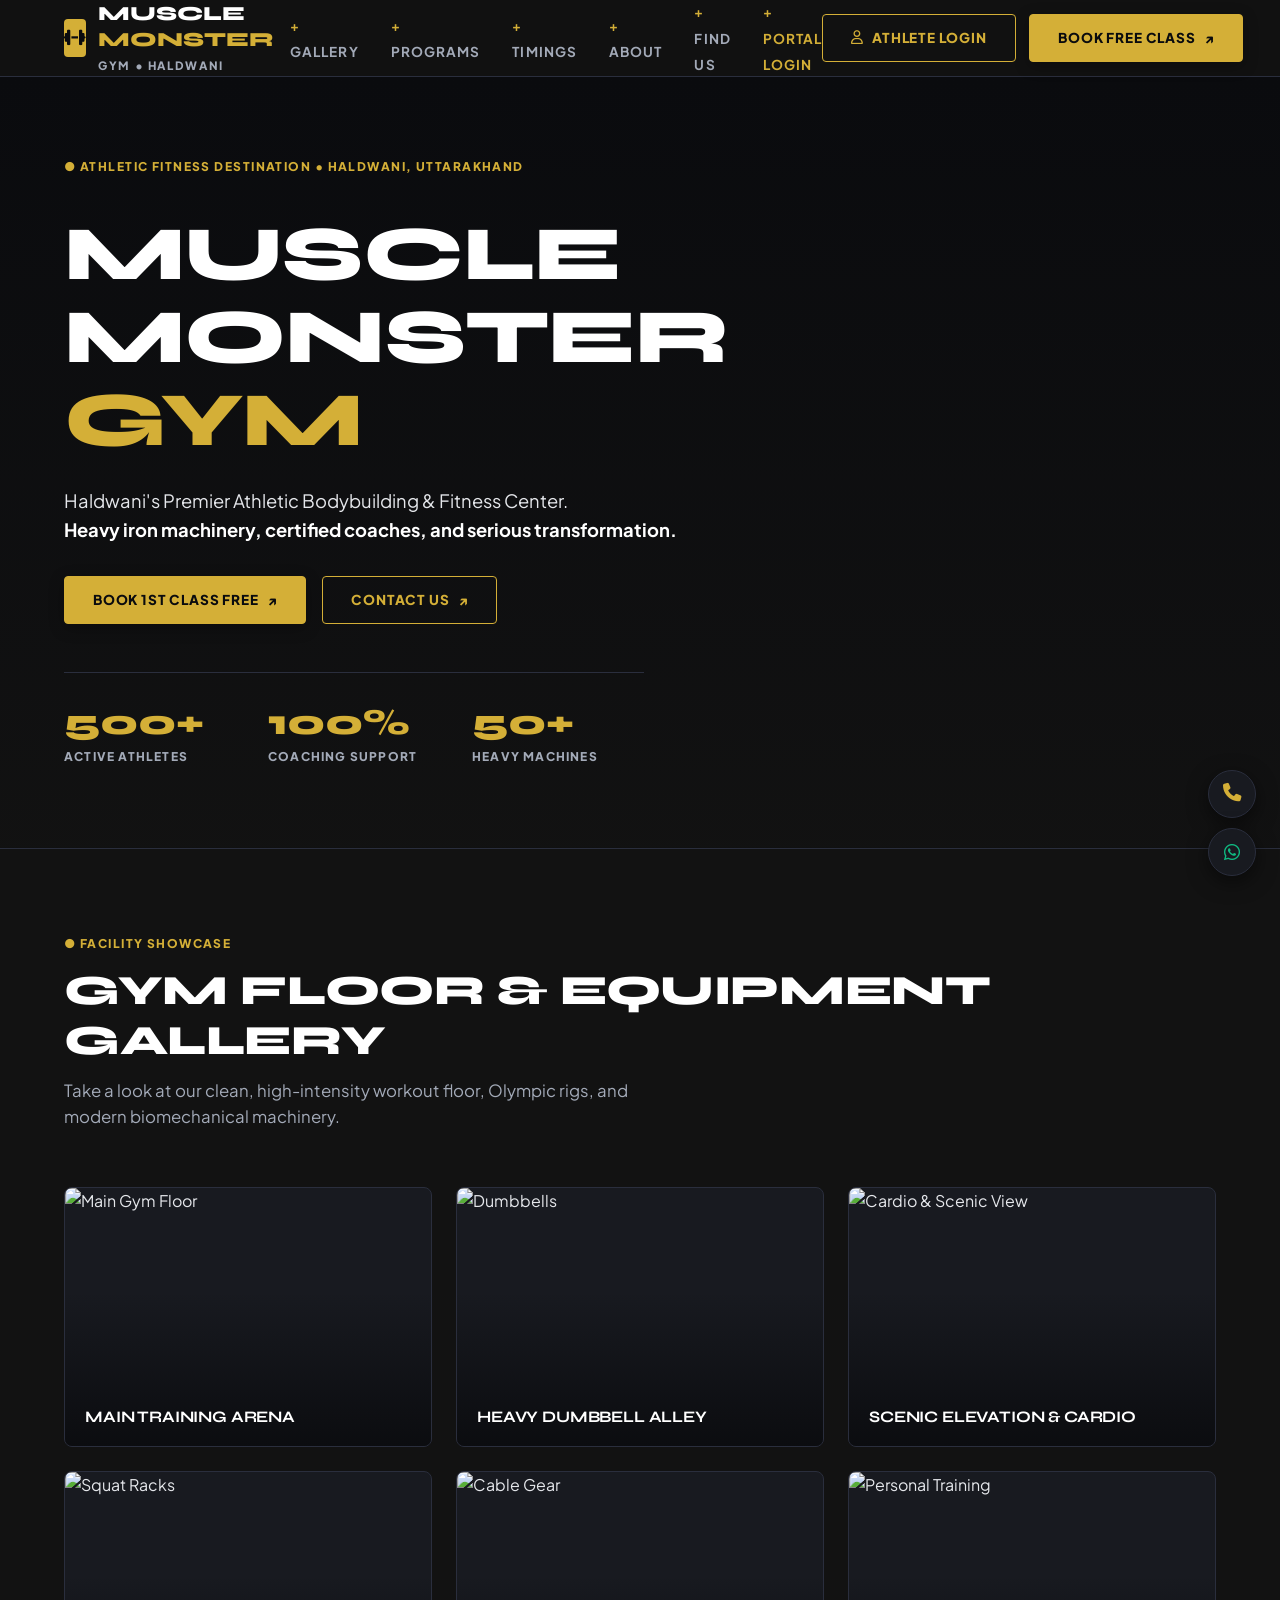
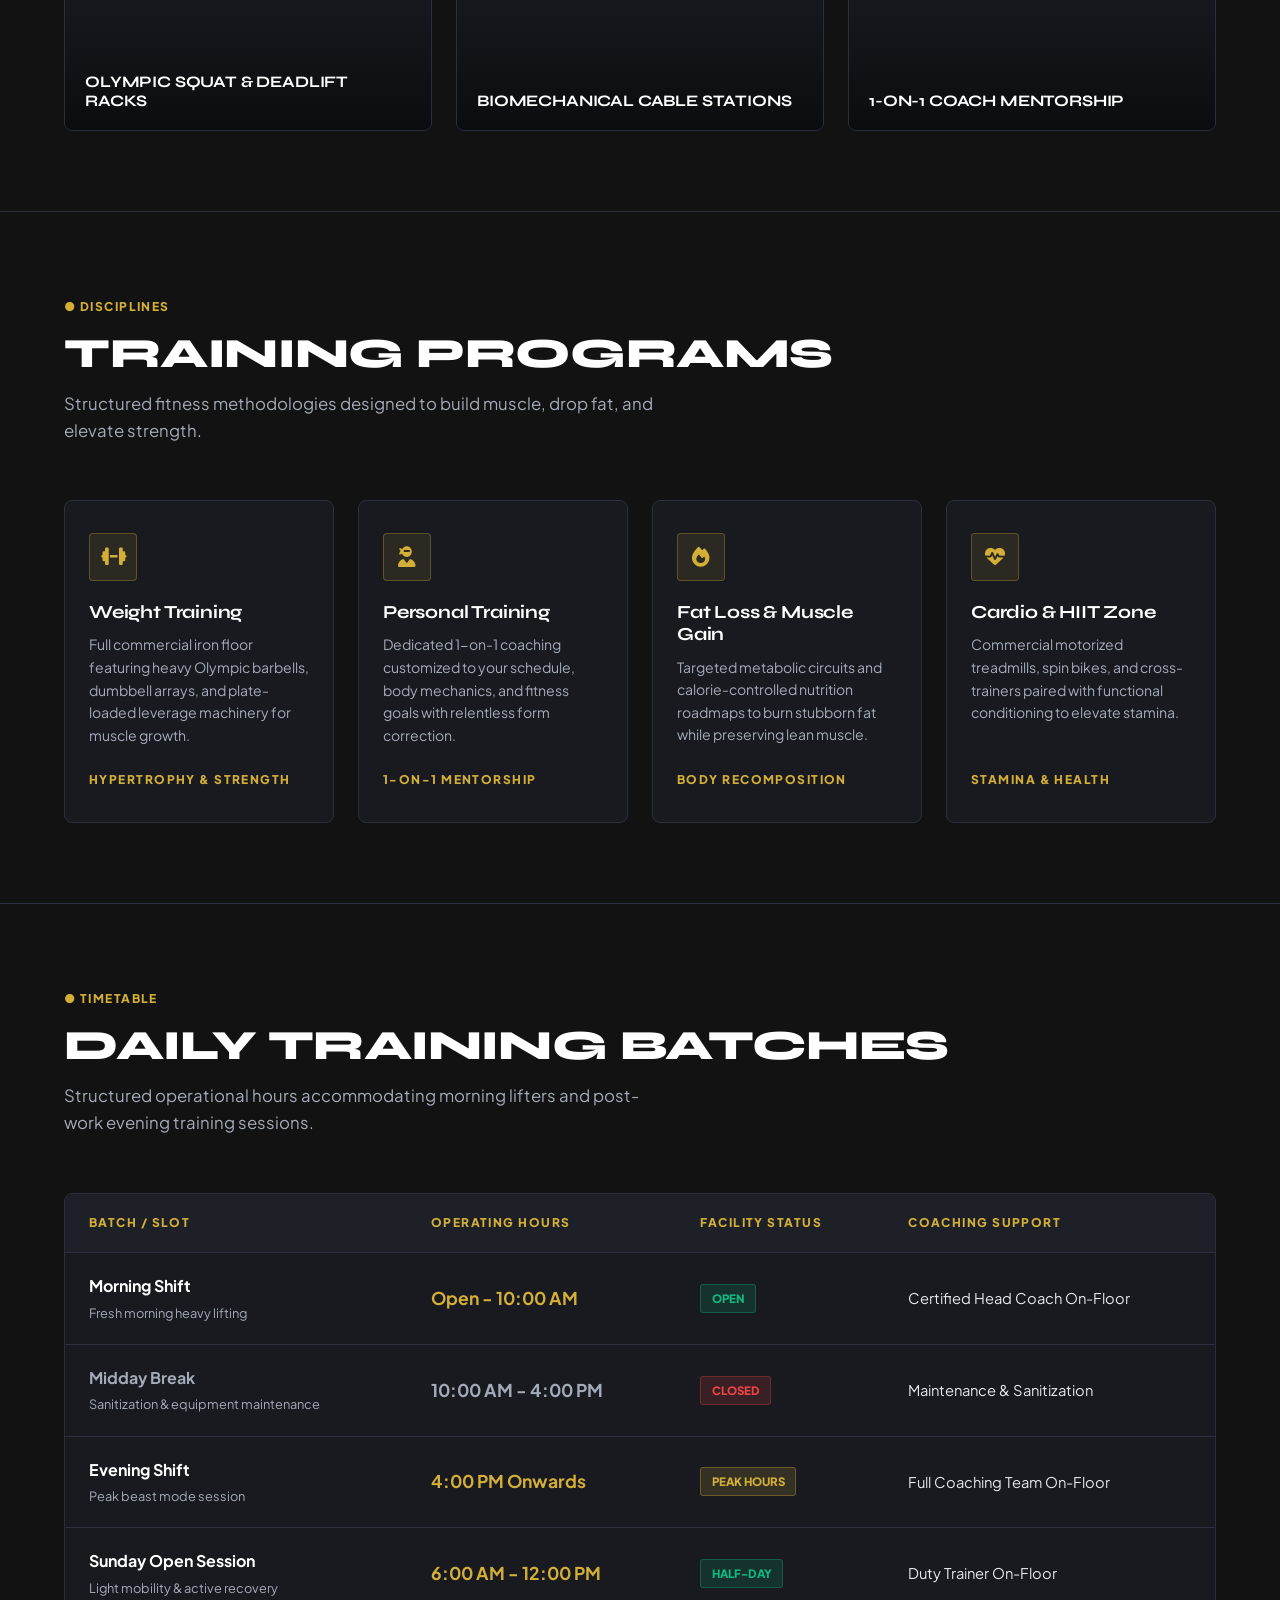
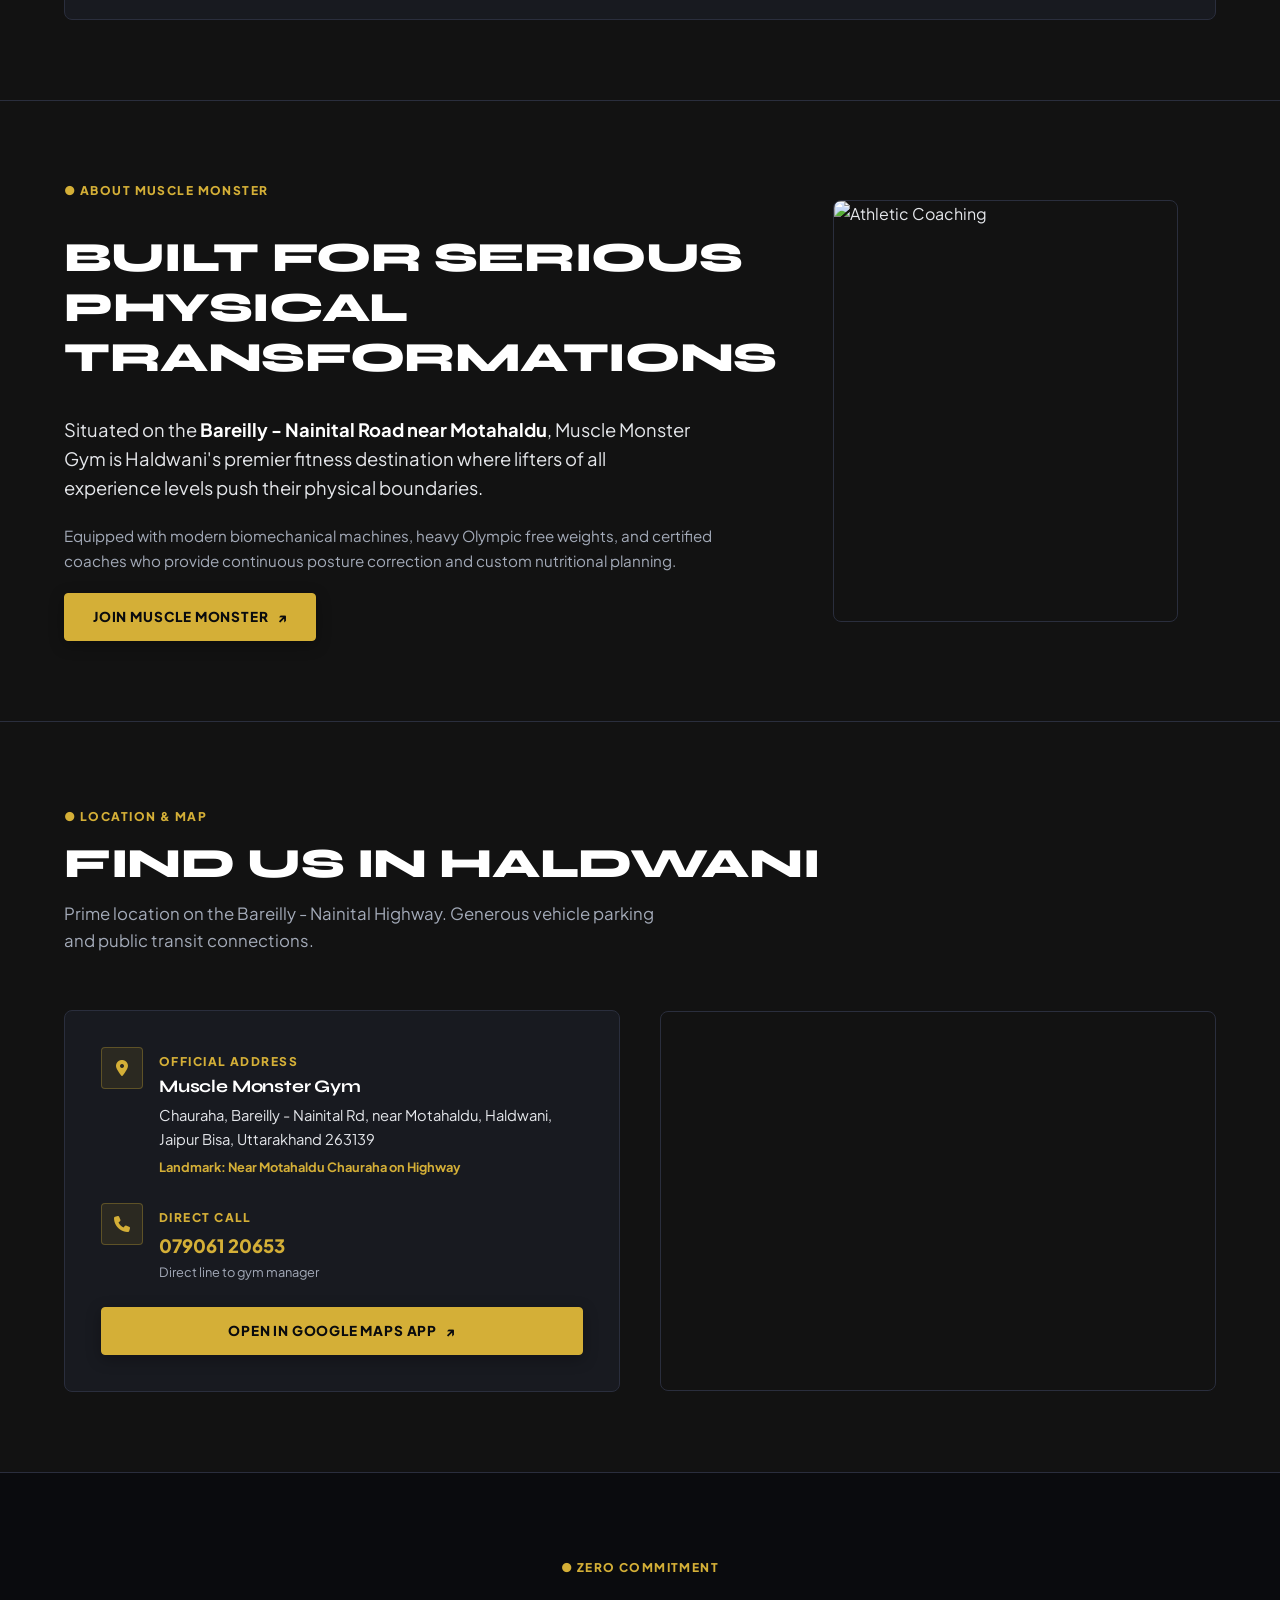
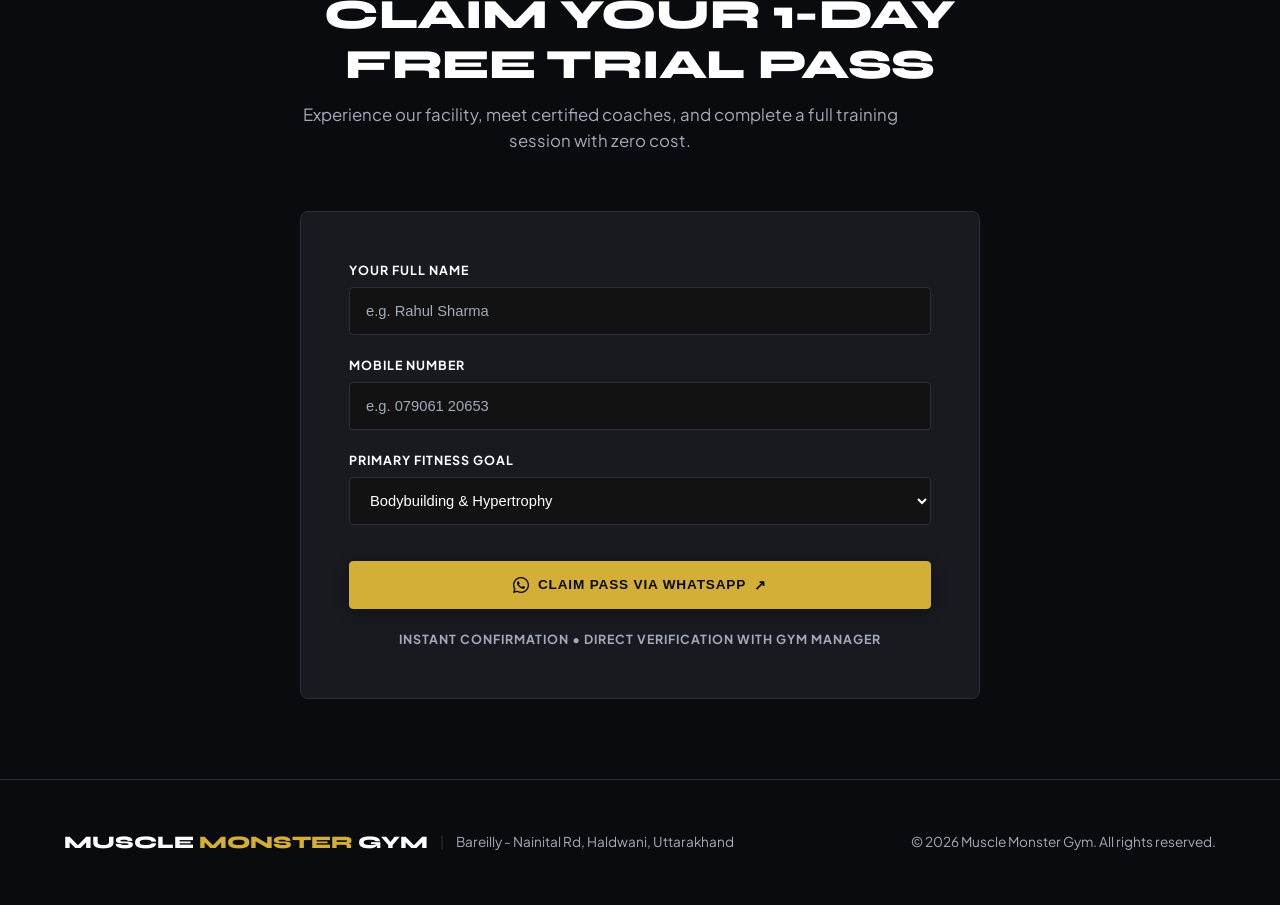
==== commit 3499a1e6: "Add files via upload" ====
--- a/index.html
+++ b/index.html
@@ -4,20 +4,18 @@
   <meta charset="UTF-8">
   <meta name="viewport" content="width=device-width, initial-scale=1.0">
   <title>Muscle Monster Gym | Premier Bodybuilding & Fitness Hub Haldwani</title>
-  <meta name="description" content="Muscle Monster Gym - Haldwani's premier fitness center on Bareilly-Nainital Road near Motahaldu. Unleash the beast within.">
+  <meta name="description" content="Muscle Monster Gym - Haldwani's premier fitness center on Bareilly-Nainital Road near Motahaldu. Professional iron facility and certified coaching.">
   
-  <!-- Modern Clean Typography: Syne, Plus Jakarta Sans, Playfair Display -->
+  <!-- Modern Clean Typography: Syne, Plus Jakarta Sans -->
   <link rel="preconnect" href="https://fonts.googleapis.com">
   <link rel="preconnect" href="https://fonts.gstatic.com" crossorigin>
-  <link href="https://fonts.googleapis.com/css2?family=Playfair+Display:ital,wght@1,400;1,600&family=Plus+Jakarta+Sans:wght@400;500;600;700;800&family=Syne:wght@700;800&display=swap" rel="stylesheet">
+  <link href="https://fonts.googleapis.com/css2?family=Plus+Jakarta+Sans:wght@400;500;600;700;800&family=Syne:wght@700;800&display=swap" rel="stylesheet">
   
   <!-- Font Awesome 6 Icons -->
   <link rel="stylesheet" href="https://cdnjs.cloudflare.com/ajax/libs/font-awesome/6.5.1/css/all.min.css">
 
-  <!-- Clean Matte Dark & Golden Stylesheet -->
+  <!-- Production-Ready Relative Stylesheet & Script (Compatible with Vercel & Localhost) -->
   <link rel="stylesheet" href="style.css">
-
-  <!-- Interactive JavaScript -->
   <script src="script.js" defer></script>
 </head>
 
@@ -39,7 +37,7 @@
           </div>
         </a>
 
-        <!-- Desktop Navigation Menu -->
+        <!-- Desktop Navigation Menu (Uniform Font Size & Boldness) -->
         <nav>
           <ul class="nav-menu" id="nav-menu">
             <li><a href="#gallery" class="nav-link"><span>+</span> Gallery</a></li>
@@ -47,13 +45,13 @@
             <li><a href="#schedule" class="nav-link"><span>+</span> Timings</a></li>
             <li><a href="#about" class="nav-link"><span>+</span> About</a></li>
             <li><a href="#location" class="nav-link"><span>+</span> Find Us</a></li>
-            <li><a href="/login" class="nav-link" style="color: var(--gold);"><span>+</span> Portal Login</a></li>
+            <li><a href="login.html" class="nav-link" style="color: var(--gold);"><span>+</span> Portal Login</a></li>
           </ul>
         </nav>
 
-        <!-- Header Actions with Golden Buttons -->
+        <!-- Header Actions with Uniform Golden Buttons -->
         <div class="nav-actions">
-          <a href="/login" class="btn btn-gold-outline btn-sm">
+          <a href="login.html" class="btn btn-gold-outline btn-sm">
             <i class="fa-regular fa-user"></i>
             <span>Athlete Login</span>
           </a>
@@ -72,49 +70,49 @@
     </div>
   </header>
 
-  <!-- ================= HERO SECTION (CLEAN, SPACIOUS, UNCLUTTERED) ================= -->
+  <!-- ================= HERO SECTION (CLEAN, BOLD, NO CHAOTIC TEXT) ================= -->
   <section class="hero-section" id="home">
     <div class="container">
       <div class="hero-inner">
         
-        <span class="section-tag">
+        <span class="section-tag anim-fade-up">
           ● ATHLETIC FITNESS DESTINATION • HALDWANI, UTTARAKHAND
         </span>
 
-        <h1 class="hero-headline">
-          Unleash the beast <br>
-          <span class="serif-within">within.</span>
+        <!-- Clean Bold Gym Headline -->
+        <h1 class="hero-headline anim-fade-up delay-1">
+          Muscle Monster <span>Gym</span>
         </h1>
 
-        <p class="hero-subtext">
-          Bodybuilding, heavy iron, and fitness training in Haldwani. <br>
-          <strong>Not a gym. A community.</strong>
+        <p class="hero-subtext anim-fade-up delay-2">
+          Haldwani's Premier Athletic Bodybuilding & Fitness Center.<br>
+          <strong>Heavy iron machinery, certified coaches, and serious transformation.</strong>
         </p>
 
         <!-- Golden Buttons with Hover Lift & Glow -->
-        <div class="hero-buttons">
-          <a href="#contact-form" class="btn btn-gold btn-lg">
-            <span>Book your 1st class free</span>
+        <div class="hero-buttons anim-fade-up delay-3">
+          <a href="#contact-form" class="btn btn-gold">
+            <span>Book 1st Class Free</span>
             <span>↗</span>
           </a>
-          <a href="#location" class="btn btn-gold-outline btn-lg">
+          <a href="#location" class="btn btn-gold-outline">
             <span>Contact Us</span>
             <span>↗</span>
           </a>
         </div>
 
         <!-- Clean Telemetry Counter Bar (Scroll-Triggered Animation) -->
-        <div class="telemetry-bar">
+        <div class="telemetry-bar anim-fade-up delay-4">
           <div class="telemetry-item">
-            <span class="telemetry-num counter-animate" data-target="500" data-suffix="+" data-duration="2200">0</span>
+            <span class="telemetry-num counter-animate" data-target="500" data-suffix="+" data-duration="2000">0</span>
             <span class="telemetry-label">Active Athletes</span>
           </div>
           <div class="telemetry-item">
-            <span class="telemetry-num counter-animate" data-target="100" data-suffix="%" data-duration="2000">0</span>
+            <span class="telemetry-num counter-animate" data-target="100" data-suffix="%" data-duration="1800">0</span>
             <span class="telemetry-label">Coaching Support</span>
           </div>
           <div class="telemetry-item">
-            <span class="telemetry-num counter-animate" data-target="50" data-suffix="+" data-duration="1800">0</span>
+            <span class="telemetry-num counter-animate" data-target="50" data-suffix="+" data-duration="1600">0</span>
             <span class="telemetry-label">Heavy Machines</span>
           </div>
         </div>
@@ -123,11 +121,11 @@
     </div>
   </section>
 
-  <!-- ================= GALLERY SECTION ================= -->
+  <!-- ================= GALLERY SECTION (SLIDE-IN ANIMATION) ================= -->
   <section class="section" id="gallery">
     <div class="container">
       
-      <div class="section-header">
+      <div class="section-header anim-fade-up">
         <span class="section-tag">● FACILITY SHOWCASE</span>
         <h2 class="title-section">Gym Floor & Equipment Gallery</h2>
         <p class="section-desc">
@@ -137,42 +135,42 @@
 
       <div class="gallery-grid">
         
-        <div class="gallery-card" data-title="Main Iron Training Floor" data-full-img="https://images.unsplash.com/photo-1534438327276-14e5300c3a48?auto=format&fit=crop&w=1600&q=85">
+        <div class="gallery-card anim-fade-up delay-1" data-title="Main Iron Training Floor" data-full-img="https://images.unsplash.com/photo-1534438327276-14e5300c3a48?auto=format&fit=crop&w=1600&q=85">
           <img src="https://images.unsplash.com/photo-1534438327276-14e5300c3a48?auto=format&fit=crop&w=700&q=80" alt="Main Gym Floor" class="gallery-img">
           <div class="gallery-overlay">
             <h3 class="gallery-title">Main Training Arena</h3>
           </div>
         </div>
 
-        <div class="gallery-card" data-title="Dumbbell & Free Weights Area" data-full-img="https://images.unsplash.com/photo-1584735935682-2f2b69dff9d2?auto=format&fit=crop&w=1600&q=85">
+        <div class="gallery-card anim-fade-up delay-2" data-title="Dumbbell & Free Weights Area" data-full-img="https://images.unsplash.com/photo-1584735935682-2f2b69dff9d2?auto=format&fit=crop&w=1600&q=85">
           <img src="https://images.unsplash.com/photo-1584735935682-2f2b69dff9d2?auto=format&fit=crop&w=700&q=80" alt="Dumbbells" class="gallery-img">
           <div class="gallery-overlay">
             <h3 class="gallery-title">Heavy Dumbbell Alley</h3>
           </div>
         </div>
 
-        <div class="gallery-card" data-title="Scenic Mountain Window Vista" data-full-img="https://images.unsplash.com/photo-1518611012118-696072aa579a?auto=format&fit=crop&w=1600&q=85">
+        <div class="gallery-card anim-fade-up delay-3" data-title="Scenic Mountain Window Vista" data-full-img="https://images.unsplash.com/photo-1518611012118-696072aa579a?auto=format&fit=crop&w=1600&q=85">
           <img src="https://images.unsplash.com/photo-1518611012118-696072aa579a?auto=format&fit=crop&w=700&q=80" alt="Cardio & Scenic View" class="gallery-img">
           <div class="gallery-overlay">
             <h3 class="gallery-title">Scenic Elevation & Cardio</h3>
           </div>
         </div>
 
-        <div class="gallery-card" data-title="Olympic Power Racks" data-full-img="https://images.unsplash.com/photo-1581009146145-b5ef050c2e1e?auto=format&fit=crop&w=1600&q=85">
+        <div class="gallery-card anim-fade-up delay-1" data-title="Olympic Power Racks" data-full-img="https://images.unsplash.com/photo-1581009146145-b5ef050c2e1e?auto=format&fit=crop&w=1600&q=85">
           <img src="https://images.unsplash.com/photo-1581009146145-b5ef050c2e1e?auto=format&fit=crop&w=700&q=80" alt="Squat Racks" class="gallery-img">
           <div class="gallery-overlay">
             <h3 class="gallery-title">Olympic Squat & Deadlift Racks</h3>
           </div>
         </div>
 
-        <div class="gallery-card" data-title="Biomechanical Cable Stations" data-full-img="https://images.unsplash.com/photo-1571902943202-507ec2618e8f?auto=format&fit=crop&w=1600&q=85">
+        <div class="gallery-card anim-fade-up delay-2" data-title="Biomechanical Cable Stations" data-full-img="https://images.unsplash.com/photo-1571902943202-507ec2618e8f?auto=format&fit=crop&w=1600&q=85">
           <img src="https://images.unsplash.com/photo-1571902943202-507ec2618e8f?auto=format&fit=crop&w=700&q=80" alt="Cable Gear" class="gallery-img">
           <div class="gallery-overlay">
             <h3 class="gallery-title">Biomechanical Cable Stations</h3>
           </div>
         </div>
 
-        <div class="gallery-card" data-title="1-on-1 Personal Coaching" data-full-img="https://images.unsplash.com/photo-1517838277536-f5f99be501cd?auto=format&fit=crop&w=1600&q=85">
+        <div class="gallery-card anim-fade-up delay-3" data-title="1-on-1 Personal Coaching" data-full-img="https://images.unsplash.com/photo-1517838277536-f5f99be501cd?auto=format&fit=crop&w=1600&q=85">
           <img src="https://images.unsplash.com/photo-1517838277536-f5f99be501cd?auto=format&fit=crop&w=700&q=80" alt="Personal Training" class="gallery-img">
           <div class="gallery-overlay">
             <h3 class="gallery-title">1-on-1 Coach Mentorship</h3>
@@ -188,7 +186,7 @@
   <section class="section" id="programs">
     <div class="container">
       
-      <div class="section-header">
+      <div class="section-header anim-fade-up">
         <span class="section-tag">● DISCIPLINES</span>
         <h2 class="title-section">Training Programs</h2>
         <p class="section-desc">
@@ -198,7 +196,7 @@
 
       <div class="programs-grid">
         
-        <div class="program-card">
+        <div class="program-card anim-fade-up delay-1">
           <div>
             <div class="program-icon">
               <i class="fa-solid fa-dumbbell"></i>
@@ -211,7 +209,7 @@
           <span class="section-tag" style="margin-top: 1.5rem; margin-bottom: 0;">Hypertrophy & Strength</span>
         </div>
 
-        <div class="program-card">
+        <div class="program-card anim-fade-up delay-2">
           <div>
             <div class="program-icon">
               <i class="fa-solid fa-user-ninja"></i>
@@ -224,7 +222,7 @@
           <span class="section-tag" style="margin-top: 1.5rem; margin-bottom: 0;">1-on-1 Mentorship</span>
         </div>
 
-        <div class="program-card">
+        <div class="program-card anim-fade-up delay-3">
           <div>
             <div class="program-icon">
               <i class="fa-solid fa-fire"></i>
@@ -237,7 +235,7 @@
           <span class="section-tag" style="margin-top: 1.5rem; margin-bottom: 0;">Body Recomposition</span>
         </div>
 
-        <div class="program-card">
+        <div class="program-card anim-fade-up delay-4">
           <div>
             <div class="program-icon">
               <i class="fa-solid fa-heart-pulse"></i>
@@ -259,7 +257,7 @@
   <section class="section" id="schedule">
     <div class="container">
       
-      <div class="section-header">
+      <div class="section-header anim-fade-up">
         <span class="section-tag">● TIMETABLE</span>
         <h2 class="title-section">Daily Training Batches</h2>
         <p class="section-desc">
@@ -267,7 +265,7 @@
         </p>
       </div>
 
-      <div class="schedule-wrapper">
+      <div class="schedule-wrapper anim-fade-up delay-1">
         <table class="schedule-table">
           <thead>
             <tr>
@@ -301,7 +299,7 @@
             <tr>
               <td>
                 <strong style="color: var(--text-white); font-size: 1rem; display: block;">Evening Shift</strong>
-                <span style="font-size: 0.8rem; color: var(--text-muted);">Peak beast mode brotherhood session</span>
+                <span style="font-size: 0.8rem; color: var(--text-muted);">Peak beast mode session</span>
               </td>
               <td><strong style="color: var(--gold); font-size: 1.1rem;">4:00 PM Onwards</strong></td>
               <td><span class="status-badge peak">Peak Hours</span></td>
@@ -329,7 +327,7 @@
     <div class="container">
       <div class="about-grid">
         
-        <div class="about-text">
+        <div class="about-text anim-slide-left">
           <span class="section-tag">● ABOUT MUSCLE MONSTER</span>
           <h2 class="title-section">Built For Serious Physical Transformations</h2>
           <p class="hero-subtext">
@@ -346,7 +344,7 @@
           </div>
         </div>
 
-        <div class="about-img-box">
+        <div class="about-img-box anim-slide-right">
           <img src="https://images.unsplash.com/photo-1526506118085-60ce8714f8c5?auto=format&fit=crop&w=1000&q=80" alt="Athletic Coaching">
         </div>
 
@@ -358,7 +356,7 @@
   <section class="section" id="location">
     <div class="container">
       
-      <div class="section-header">
+      <div class="section-header anim-fade-up">
         <span class="section-tag">● LOCATION & MAP</span>
         <h2 class="title-section">Find Us In Haldwani</h2>
         <p class="section-desc">
@@ -368,7 +366,7 @@
 
       <div class="location-grid">
         
-        <div class="location-card">
+        <div class="location-card anim-slide-left">
           <div class="location-item">
             <div class="location-icon">
               <i class="fa-solid fa-location-dot"></i>
@@ -406,7 +404,7 @@
           </div>
         </div>
 
-        <div class="map-wrapper">
+        <div class="map-wrapper anim-slide-right">
           <iframe 
             title="Muscle Monster Gym Google Map"
             src="https://maps.google.com/maps?q=Chauraha,%20Bareilly%20-%20Nainital%20Rd,%20near%20Motahaldu,%20Haldwani,%20Jaipur%20Bisa,%20Uttarakhand%20263139&t=&z=15&ie=UTF8&iwloc=&output=embed" 
@@ -420,11 +418,11 @@
     </div>
   </section>
 
-  <!-- ================= CONTACT FORM / PASS CLAIM (ENTIRELY AT THE BOTTOM OF THE PAGE) ================= -->
+  <!-- ================= CONTACT FORM / PASS CLAIM (ENTIRELY AT THE BOTTOM) ================= -->
   <section class="contact-section" id="contact-form">
     <div class="container">
       
-      <div class="section-header text-center">
+      <div class="section-header text-center anim-fade-up">
         <span class="section-tag">● ZERO COMMITMENT</span>
         <h2 class="title-section">Claim Your 1-Day Free Trial Pass</h2>
         <p class="section-desc">
@@ -432,7 +430,7 @@
         </p>
       </div>
 
-      <div class="contact-card">
+      <div class="contact-card anim-fade-up delay-1">
         <form id="booking-form">
           <div class="form-group">
             <label class="form-label" for="user-name">Your Full Name</label>
@@ -454,7 +452,7 @@
             </select>
           </div>
 
-          <button type="submit" class="btn btn-gold btn-lg" style="width: 100%; margin-top: 1rem;">
+          <button type="submit" class="btn btn-gold" style="width: 100%; margin-top: 1rem;">
             <i class="fa-brands fa-whatsapp" style="font-size: 1.15rem;"></i>
             <span>Claim Pass Via WhatsApp</span>
             <span>↗</span>
--- a/style.css
+++ b/style.css
@@ -1,7 +1,7 @@
 /* ==========================================================================
    MUSCLE MONSTER GYM — CLEAN LUXURY MATTE DARK THEME
    Theme: Matte Dark (#121212) with Premium Golden (#D4AF37) Buttons & Accents
-   Typography: Clean, Bold, Highly Readable Sans-Serif
+   Typography: Clean, Bold, Highly Readable Sans-Serif with Uniform Sizing
    ========================================================================== */
 
 /* --------------------------------------------------------------------------
@@ -16,7 +16,7 @@
 
   /* Borders */
   --border-subtle: #2A2E3D;
-  --border-light: rgba(255, 255, 255, 0.1);
+  --border-light: rgba(255, 255, 255, 0.08);
 
   /* Premium Golden Tokens (#D4AF37) */
   --gold: #D4AF37;
@@ -32,7 +32,6 @@
   /* Fonts */
   --font-heading: 'Syne', -apple-system, BlinkMacSystemFont, sans-serif;
   --font-body: 'Plus Jakarta Sans', -apple-system, BlinkMacSystemFont, sans-serif;
-  --font-serif: 'Playfair Display', serif;
 
   /* Layout */
   --container-width: 1200px;
@@ -90,7 +89,7 @@
 }
 
 /* --------------------------------------------------------------------------
-   3. TYPOGRAPHY (BOLD, CLEAN, HIGHLY READABLE)
+   3. UNIFORM & CLEAN TYPOGRAPHY
    -------------------------------------------------------------------------- */
 h1, h2, h3, h4, .font-heading {
   font-family: var(--font-heading);
@@ -120,12 +119,13 @@
   color: var(--text-white);
 }
 
-.section-tag {
+/* Uniform Upper Texts Across Entire Website */
+.section-tag, .upper-label {
   display: inline-block;
-  font-size: 0.75rem;
-  font-weight: 800;
-  letter-spacing: 0.15em;
-  text-transform: uppercase;
+  font-size: 0.75rem !important;
+  font-weight: 800 !important;
+  letter-spacing: 0.12em !important;
+  text-transform: uppercase !important;
   color: var(--gold);
   margin-bottom: 0.75rem;
 }
@@ -167,21 +167,23 @@
 }
 
 /* --------------------------------------------------------------------------
-   5. PREMIUM GOLDEN BUTTONS (EXACT RULES: #D4AF37, HOVER LIFT & GLOW BORDER)
+   5. UNIFORM PREMIUM GOLDEN BUTTONS (#D4AF37)
+   Rules: Uniform size, #D4AF37 color, transform upward on hover with golden glow
    -------------------------------------------------------------------------- */
 .btn {
   display: inline-flex;
   align-items: center;
   justify-content: center;
   gap: 0.5rem;
-  padding: 0.85rem 1.85rem;
-  font-size: 0.88rem;
-  font-weight: 800;
-  letter-spacing: 0.05em;
-  text-transform: uppercase;
+  height: 48px;
+  padding: 0 1.75rem;
+  font-size: 0.85rem !important;
+  font-weight: 800 !important;
+  letter-spacing: 0.06em !important;
+  text-transform: uppercase !important;
   border-radius: 4px;
   cursor: pointer;
-  transition: all 0.25s cubic-bezier(0.16, 1, 0.3, 1);
+  transition: all 0.28s cubic-bezier(0.16, 1, 0.3, 1);
   position: relative;
   white-space: nowrap;
 }
@@ -194,21 +196,18 @@
   box-shadow: 0 4px 15px rgba(0, 0, 0, 0.3);
 }
 
-/* Golden Ghost / Outlined Button */
+/* Golden Outlined Button */
 .btn-gold-outline {
   background-color: transparent;
   color: var(--gold);
   border: 1px solid var(--gold);
 }
 
-/* Hover Rules for ALL Buttons:
-   1. Lift up slightly (transform: translateY(-3px))
-   2. Add a beautiful golden glow border or outline around it
-*/
+/* Universal Button Hover Effects: Lift up + Golden Glow Border */
 .btn:hover,
 .btn-gold:hover,
 .btn-gold-outline:hover {
-  transform: translateY(-3px);
+  transform: translateY(-4px);
   border-color: var(--gold);
   box-shadow: 0 0 20px var(--gold-glow), 0 8px 25px rgba(0, 0, 0, 0.5);
 }
@@ -219,22 +218,58 @@
 }
 
 .btn-gold-outline:hover {
-  background-color: rgba(212, 175, 55, 0.1);
+  background-color: rgba(212, 175, 55, 0.12);
   color: #FFFFFF;
 }
 
-.btn-sm {
-  padding: 0.55rem 1.25rem;
-  font-size: 0.78rem;
-}
-
-.btn-lg {
-  padding: 1rem 2.25rem;
-  font-size: 0.95rem;
-}
-
-/* --------------------------------------------------------------------------
-   6. SITE HEADER & NAVIGATION
+.btn:active {
+  transform: translateY(-1px);
+}
+
+/* --------------------------------------------------------------------------
+   6. SCROLL-TRIGGERED & PAGE-LOAD ANIMATIONS (SLIDE IN FROM LEFT, RIGHT, BOTTOM)
+   -------------------------------------------------------------------------- */
+.anim-fade-up {
+  opacity: 0;
+  transform: translateY(35px);
+  transition: opacity 0.8s cubic-bezier(0.16, 1, 0.3, 1), transform 0.8s cubic-bezier(0.16, 1, 0.3, 1);
+  will-change: opacity, transform;
+}
+
+.anim-slide-left {
+  opacity: 0;
+  transform: translateX(-40px);
+  transition: opacity 0.8s cubic-bezier(0.16, 1, 0.3, 1), transform 0.8s cubic-bezier(0.16, 1, 0.3, 1);
+  will-change: opacity, transform;
+}
+
+.anim-slide-right {
+  opacity: 0;
+  transform: translateX(40px);
+  transition: opacity 0.8s cubic-bezier(0.16, 1, 0.3, 1), transform 0.8s cubic-bezier(0.16, 1, 0.3, 1);
+  will-change: opacity, transform;
+}
+
+.anim-fade {
+  opacity: 0;
+  transition: opacity 0.9s cubic-bezier(0.16, 1, 0.3, 1);
+  will-change: opacity;
+}
+
+/* Active State Triggered by JS */
+.animated-in {
+  opacity: 1 !important;
+  transform: translate(0, 0) !important;
+}
+
+/* Stagger Delays */
+.delay-1 { transition-delay: 100ms; }
+.delay-2 { transition-delay: 200ms; }
+.delay-3 { transition-delay: 300ms; }
+.delay-4 { transition-delay: 400ms; }
+
+/* --------------------------------------------------------------------------
+   7. SITE HEADER & UNIFORM NAVIGATION LINKS
    -------------------------------------------------------------------------- */
 .site-header {
   position: sticky;
@@ -285,10 +320,10 @@
 }
 
 .brand-sub {
-  font-size: 0.65rem;
-  font-weight: 700;
-  letter-spacing: 0.18em;
-  text-transform: uppercase;
+  font-size: 0.72rem !important;
+  font-weight: 800 !important;
+  letter-spacing: 0.14em !important;
+  text-transform: uppercase !important;
   color: var(--text-muted);
   display: block;
   margin-top: 3px;
@@ -301,11 +336,12 @@
   list-style: none;
 }
 
+/* Exactly Same Font Size & Boldness for All Nav Links */
 .nav-link {
-  font-size: 0.82rem;
-  font-weight: 700;
-  letter-spacing: 0.08em;
-  text-transform: uppercase;
+  font-size: 0.85rem !important;
+  font-weight: 700 !important;
+  letter-spacing: 0.08em !important;
+  text-transform: uppercase !important;
   color: var(--text-muted);
   transition: color 0.2s ease;
 }
@@ -322,7 +358,7 @@
 .nav-actions {
   display: flex;
   align-items: center;
-  gap: 1rem;
+  gap: 0.85rem;
 }
 
 .mobile-toggle {
@@ -330,8 +366,8 @@
   background: var(--bg-card);
   border: 1px solid var(--border-subtle);
   color: var(--text-white);
-  width: 40px;
-  height: 40px;
+  width: 42px;
+  height: 42px;
   border-radius: 4px;
   cursor: pointer;
   align-items: center;
@@ -339,7 +375,7 @@
 }
 
 /* --------------------------------------------------------------------------
-   7. HERO SECTION (CLEAN, SPACIOUS, UNCLUTTERED)
+   8. HERO SECTION (CLEAN, BOLD, NO CHAOTIC TEXT)
    -------------------------------------------------------------------------- */
 .hero-section {
   position: relative;
@@ -357,7 +393,7 @@
 }
 
 .hero-inner {
-  max-width: 800px;
+  max-width: 820px;
   display: flex;
   flex-direction: column;
   gap: 1.5rem;
@@ -371,12 +407,8 @@
   color: var(--text-white);
 }
 
-.hero-headline .serif-within {
-  font-family: var(--font-serif);
-  font-style: italic;
-  font-weight: 400;
-  color: #E5E7EB;
-  text-transform: none;
+.hero-headline span {
+  color: var(--gold);
 }
 
 .hero-subtext {
@@ -397,7 +429,7 @@
   margin-top: 0.5rem;
 }
 
-/* Clean Telemetry Counter Bar */
+/* Telemetry Counter Bar */
 .telemetry-bar {
   display: grid;
   grid-template-columns: repeat(3, 1fr);
@@ -422,16 +454,16 @@
 }
 
 .telemetry-label {
-  font-size: 0.75rem;
-  font-weight: 700;
-  letter-spacing: 0.1em;
-  text-transform: uppercase;
+  font-size: 0.75rem !important;
+  font-weight: 800 !important;
+  letter-spacing: 0.1em !important;
+  text-transform: uppercase !important;
   color: var(--text-muted);
   margin-top: 0.4rem;
 }
 
 /* --------------------------------------------------------------------------
-   8. GALLERY GRID (CLEAN & BALANCED)
+   9. GALLERY GRID (CLEAN & BALANCED WITH HOVER LIFT)
    -------------------------------------------------------------------------- */
 .gallery-grid {
   display: grid;
@@ -451,7 +483,7 @@
 }
 
 .gallery-card:hover {
-  transform: translateY(-5px);
+  transform: translateY(-6px);
   border-color: var(--gold);
   box-shadow: 0 12px 30px rgba(0, 0, 0, 0.6), 0 0 20px var(--gold-glow-soft);
 }
@@ -485,7 +517,7 @@
 }
 
 /* --------------------------------------------------------------------------
-   9. TRAINING PROGRAMS / SERVICES (4 CLEAN CARDS)
+   10. TRAINING PROGRAMS (4 CLEAN BALANCED CARDS)
    -------------------------------------------------------------------------- */
 .programs-grid {
   display: grid;
@@ -538,7 +570,7 @@
 }
 
 /* --------------------------------------------------------------------------
-   10. SCHEDULE TABLE (NEAT, CLEAN, READABLE)
+   11. SCHEDULE TABLE
    -------------------------------------------------------------------------- */
 .schedule-wrapper {
   background: var(--bg-card);
@@ -556,10 +588,10 @@
 .schedule-table th {
   background: var(--bg-surface);
   color: var(--gold);
-  font-size: 0.75rem;
-  font-weight: 800;
-  letter-spacing: 0.12em;
-  text-transform: uppercase;
+  font-size: 0.75rem !important;
+  font-weight: 800 !important;
+  letter-spacing: 0.12em !important;
+  text-transform: uppercase !important;
   padding: 1.2rem 1.5rem;
   border-bottom: 1px solid var(--border-subtle);
 }
@@ -582,9 +614,9 @@
 .status-badge {
   display: inline-block;
   padding: 0.25rem 0.65rem;
-  font-size: 0.72rem;
-  font-weight: 800;
-  text-transform: uppercase;
+  font-size: 0.72rem !important;
+  font-weight: 800 !important;
+  text-transform: uppercase !important;
   border-radius: 3px;
 }
 
@@ -607,7 +639,7 @@
 }
 
 /* --------------------------------------------------------------------------
-   11. ABOUT US SECTION
+   12. ABOUT US SECTION
    -------------------------------------------------------------------------- */
 .about-grid {
   display: grid;
@@ -635,7 +667,7 @@
 }
 
 /* --------------------------------------------------------------------------
-   12. LOCATION & MAP SECTION
+   13. LOCATION & MAP SECTION
    -------------------------------------------------------------------------- */
 .location-grid {
   display: grid;
@@ -689,7 +721,7 @@
 }
 
 /* --------------------------------------------------------------------------
-   13. CONTACT FORM / PASS CLAIM (ENTIRELY AT THE BOTTOM OF THE PAGE)
+   14. CONTACT FORM / PASS CLAIM (AT THE BOTTOM OF THE PAGE)
    -------------------------------------------------------------------------- */
 .contact-section {
   background-color: var(--bg-darker);
@@ -744,7 +776,7 @@
 }
 
 /* --------------------------------------------------------------------------
-   14. FOOTER & FLOATING ACTIONS
+   15. FOOTER & FLOATING ACTIONS
    -------------------------------------------------------------------------- */
 .site-footer {
   background-color: var(--bg-darker);
@@ -788,7 +820,7 @@
 }
 
 .float-icon-btn:hover {
-  transform: translateY(-3px);
+  transform: translateY(-4px);
   border-color: var(--gold);
   box-shadow: 0 0 20px var(--gold-glow);
   color: #FFFFFF;
@@ -804,7 +836,7 @@
 }
 
 /* --------------------------------------------------------------------------
-   15. LIGHTBOX MODAL
+   16. LIGHTBOX MODAL
    -------------------------------------------------------------------------- */
 .lightbox-modal {
   position: fixed;
@@ -865,7 +897,7 @@
 }
 
 /* --------------------------------------------------------------------------
-   16. RESPONSIVE DESIGN
+   17. RESPONSIVE DESIGN
    -------------------------------------------------------------------------- */
 @media (max-width: 992px) {
   .programs-grid {
